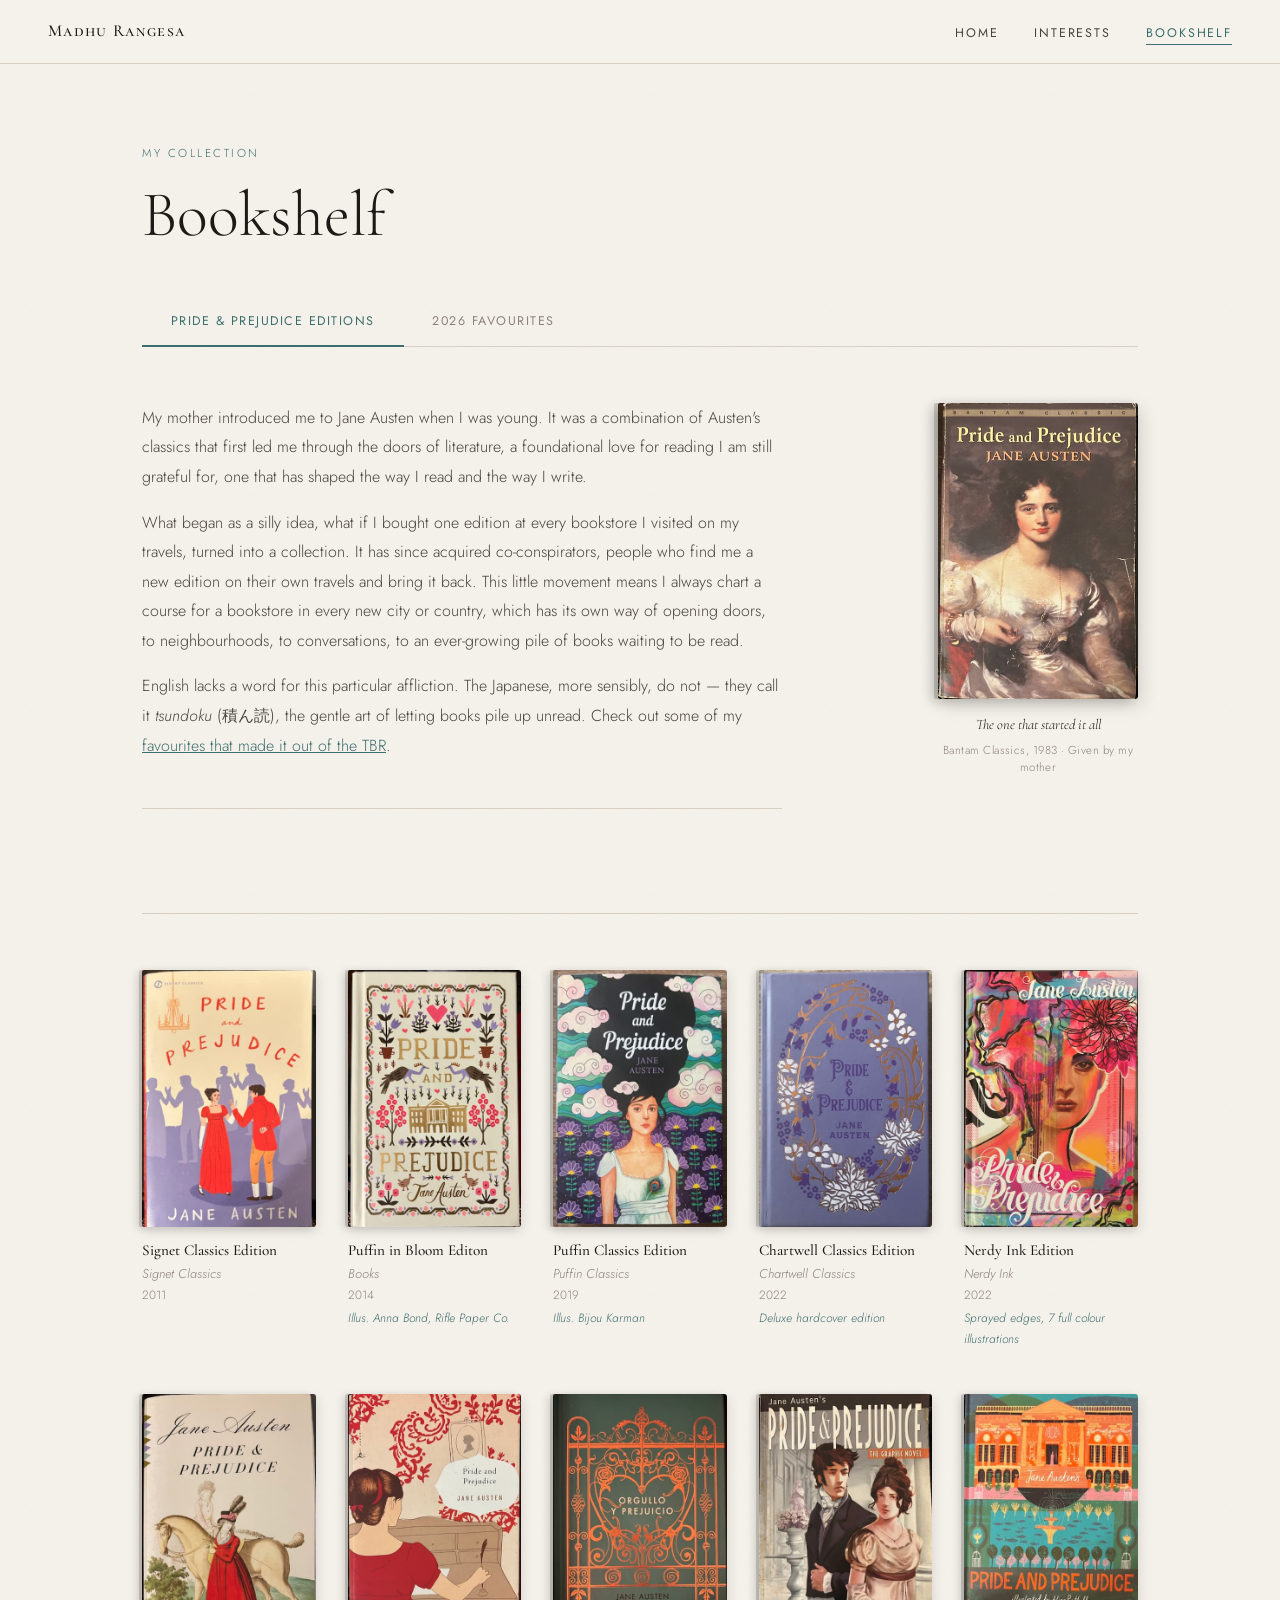
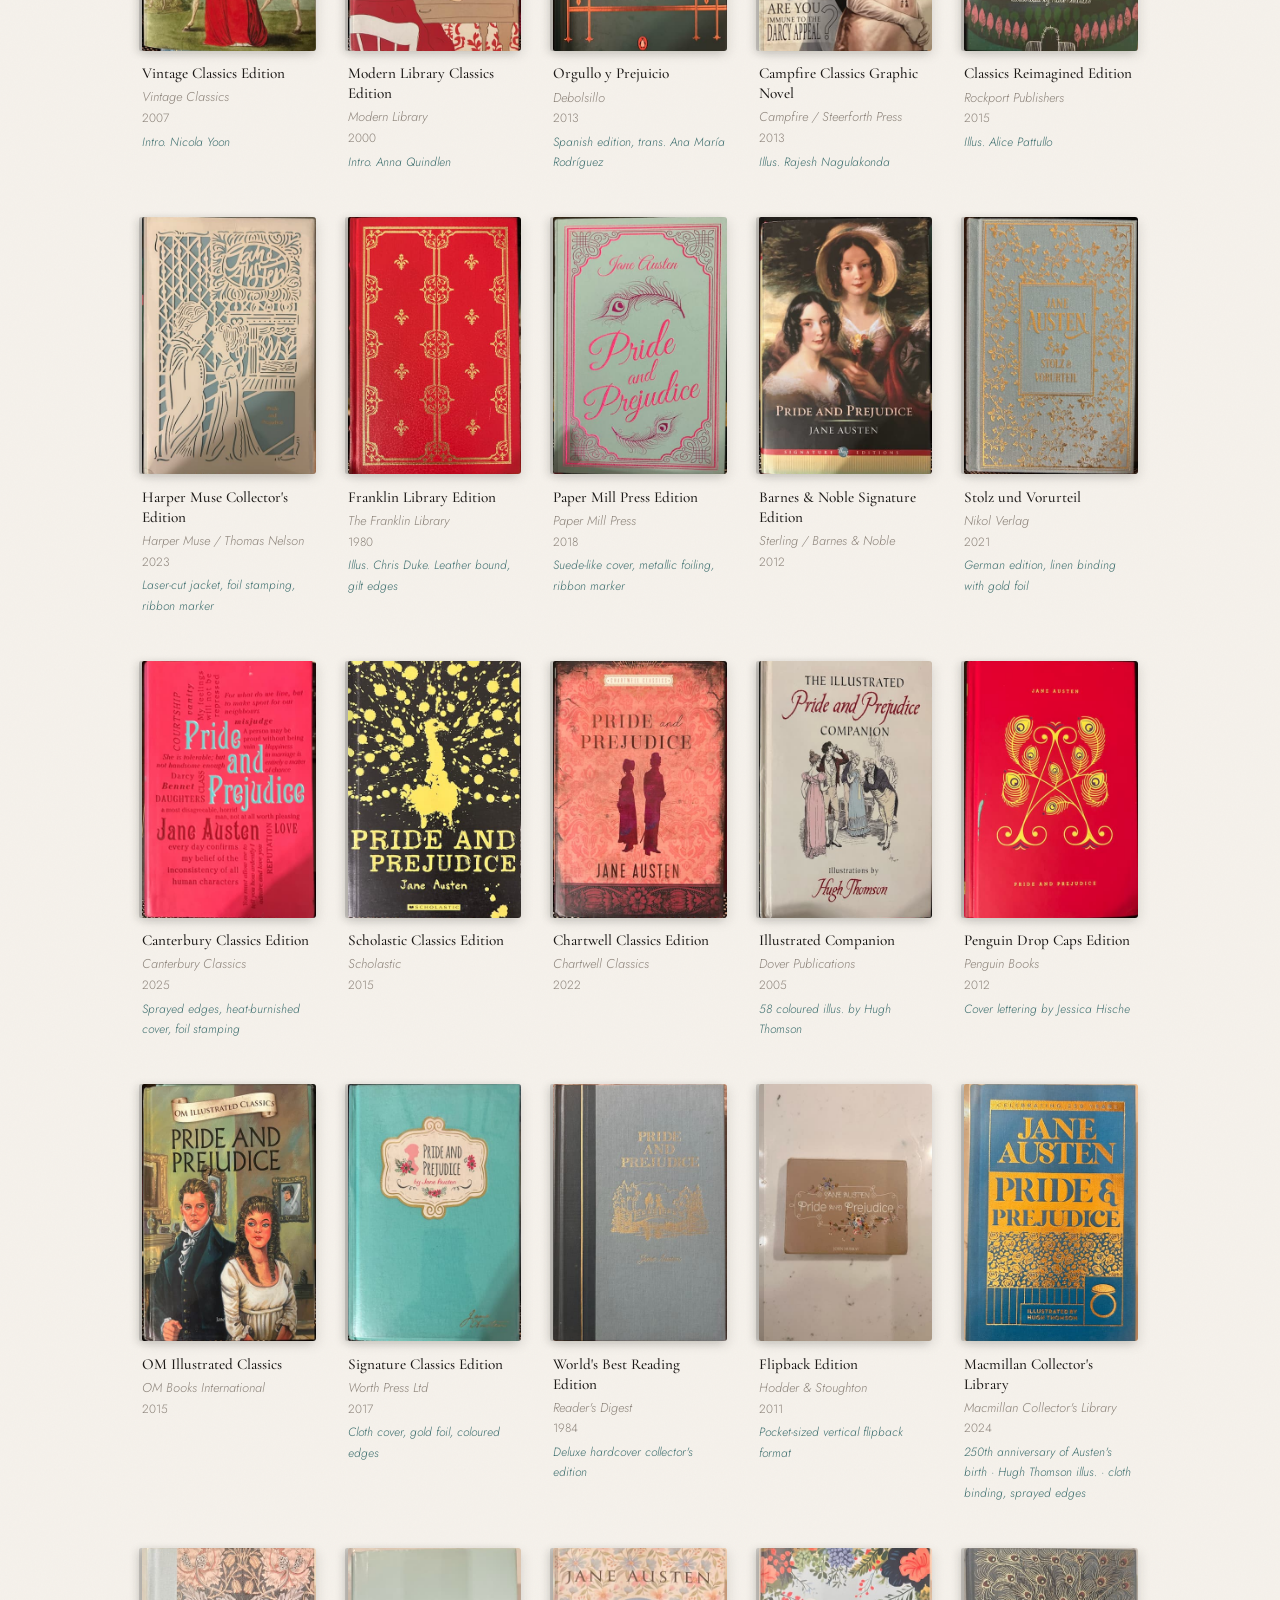
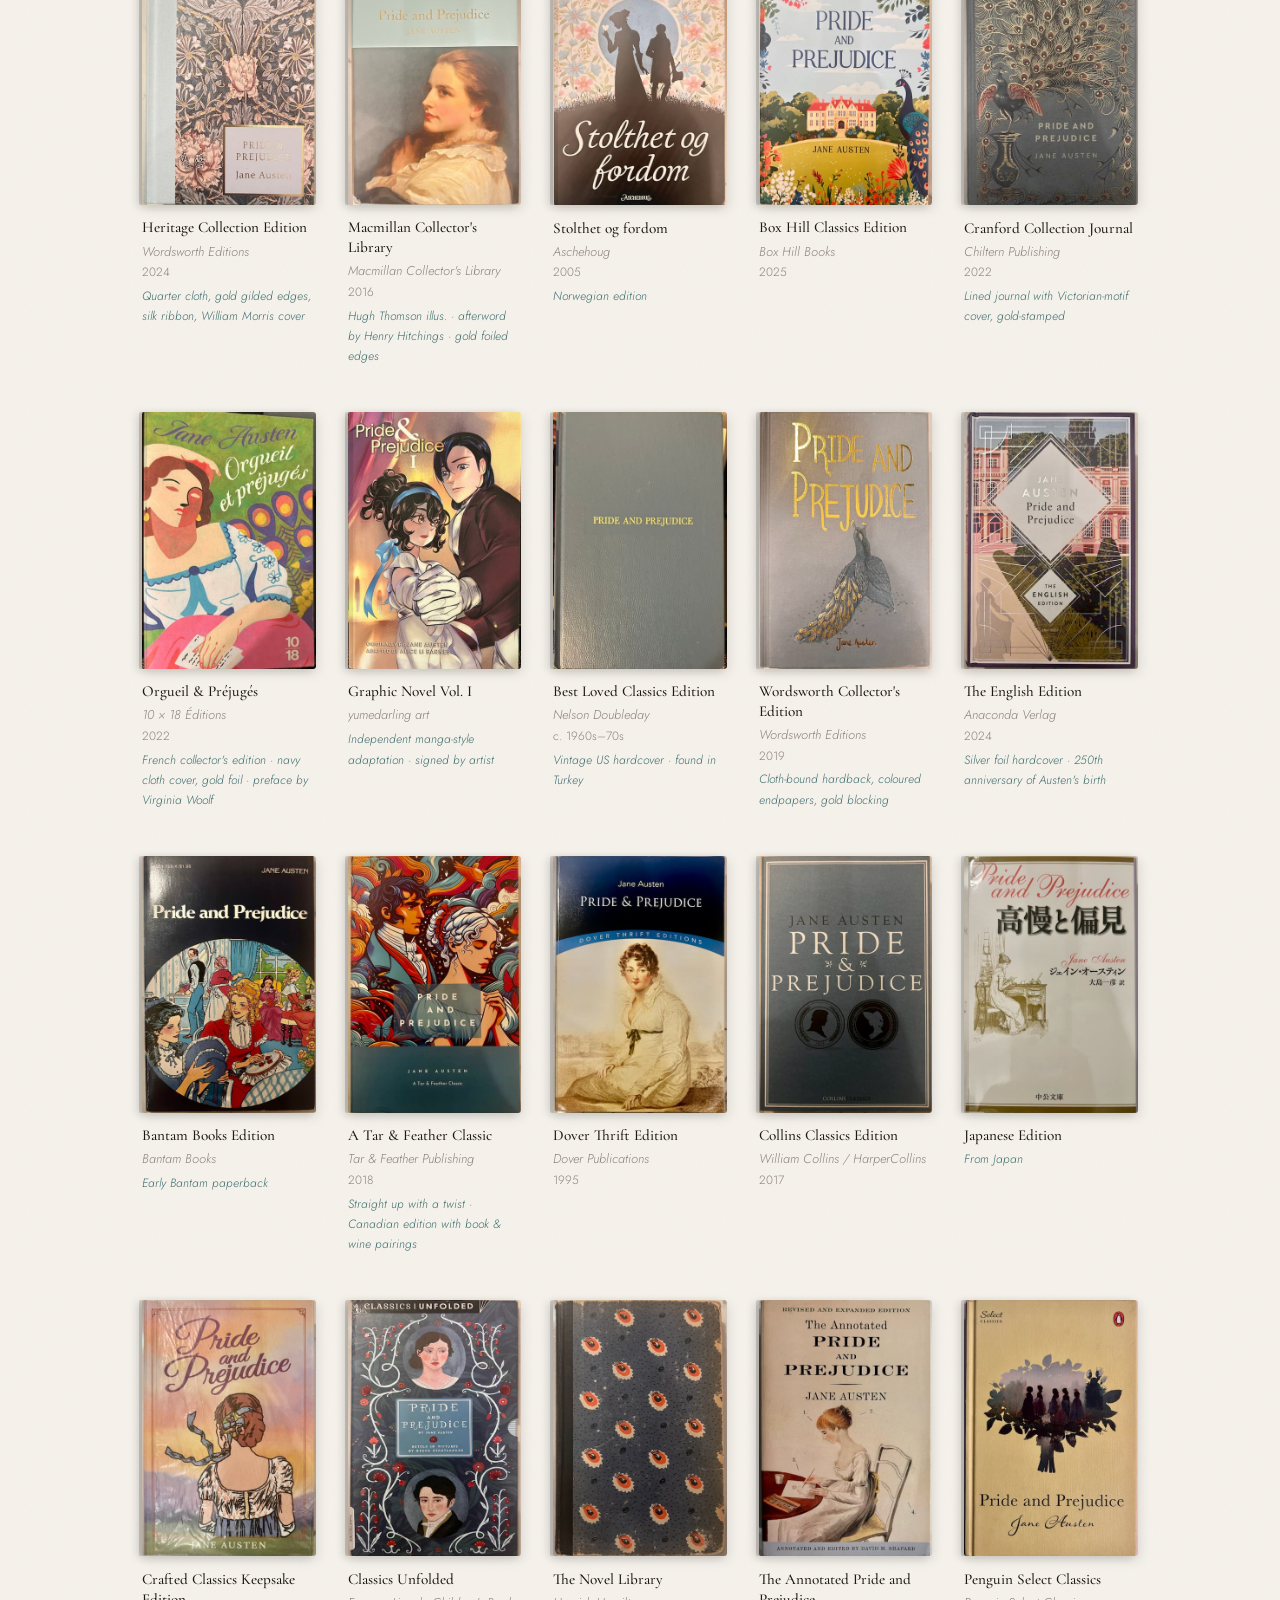
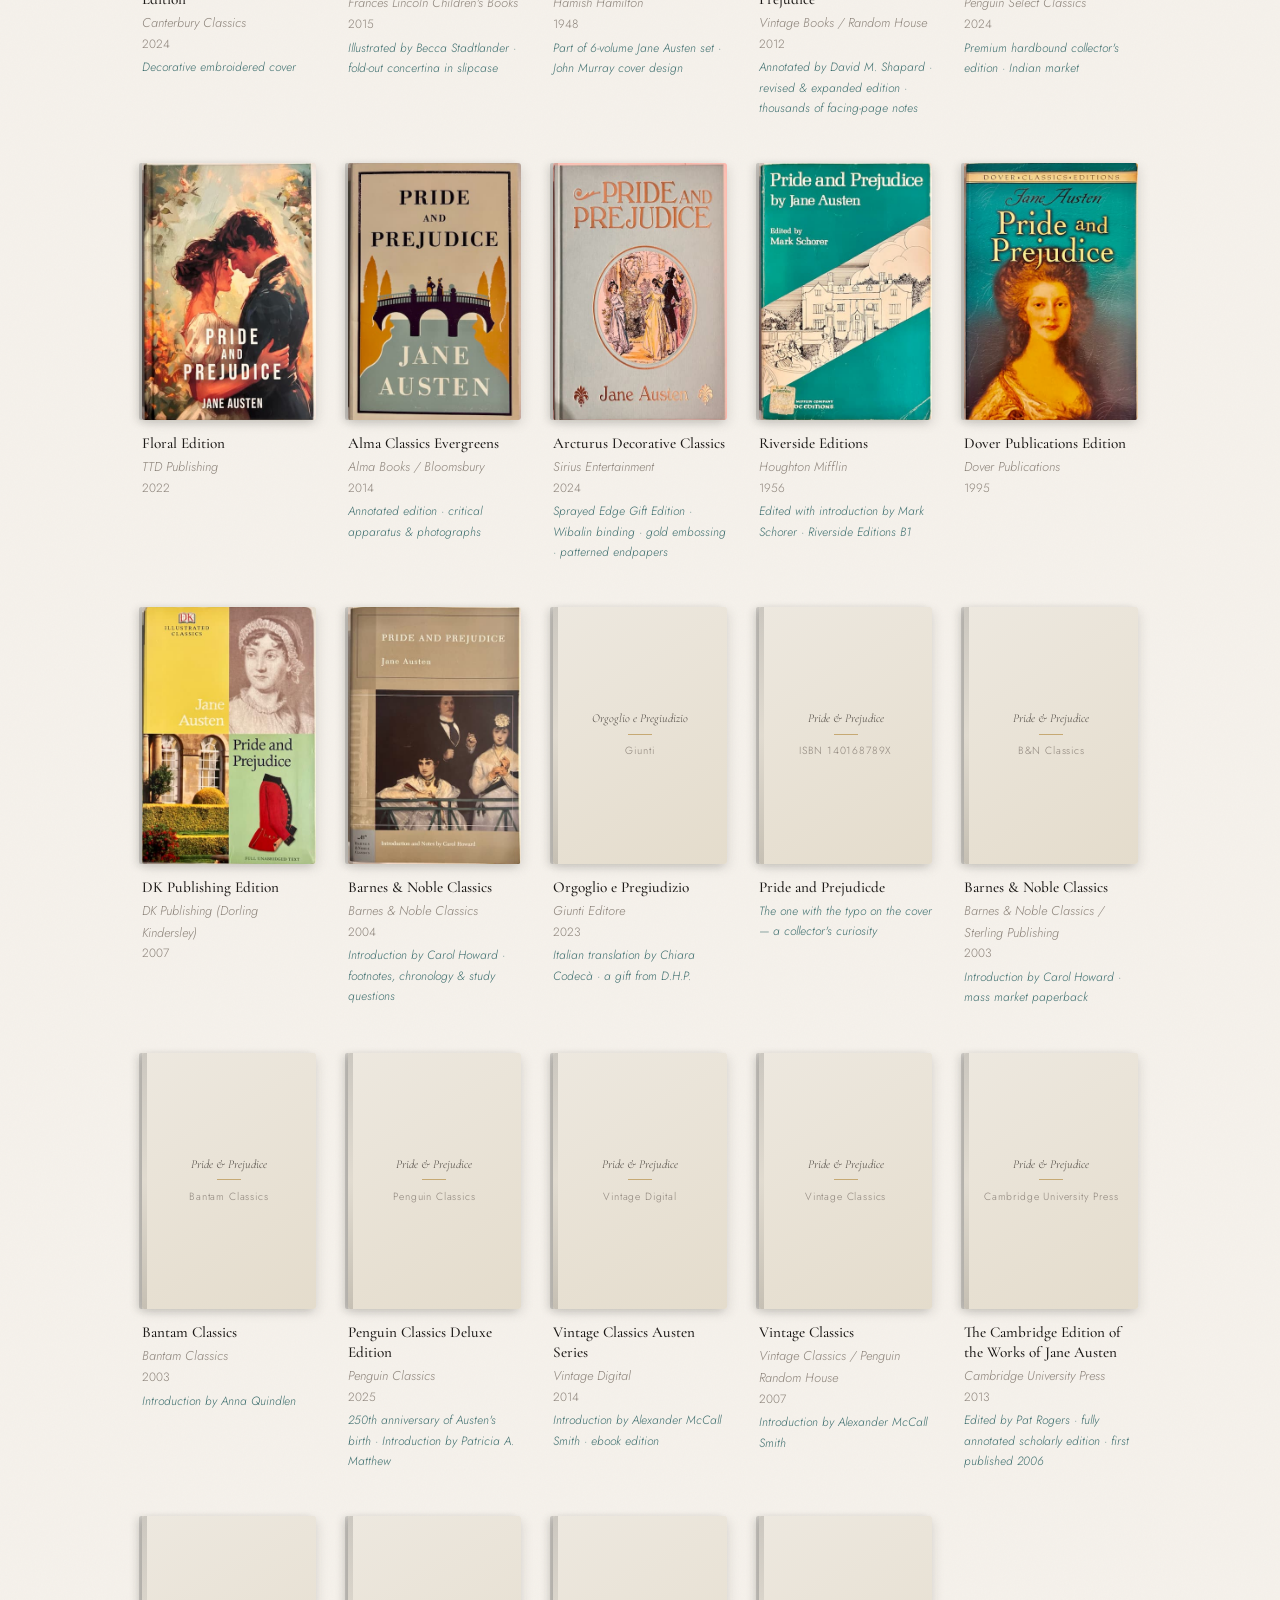
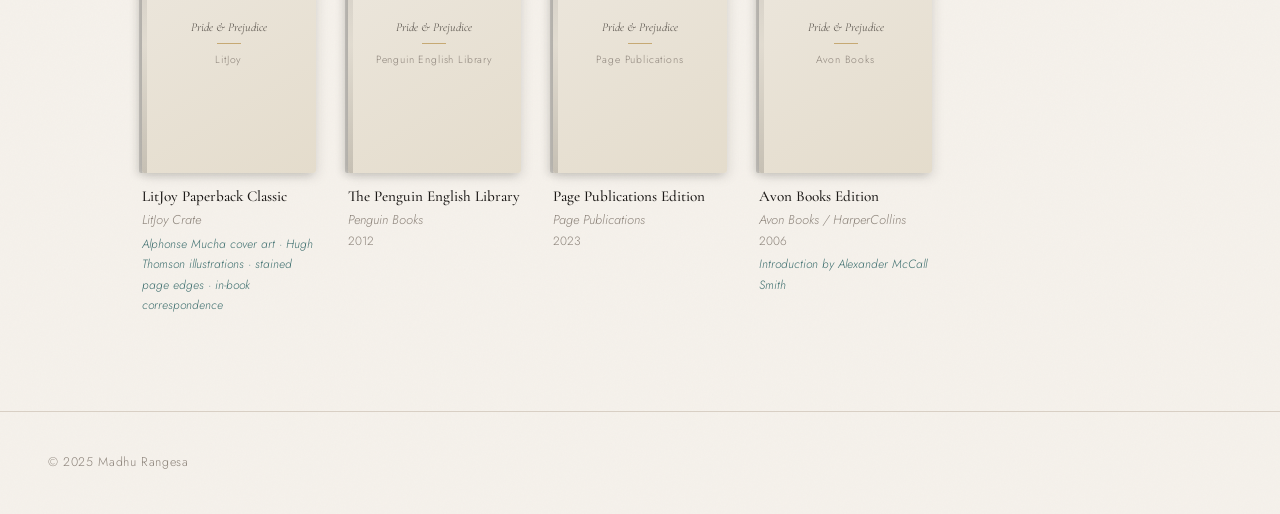
==== bookshelf.html @ 7ff6927d "Update bookshelf.html" ====
<!DOCTYPE html>
<html lang="en">
<head>
  <meta charset="UTF-8"/>
  <meta name="viewport" content="width=device-width, initial-scale=1.0"/>
  <title>Bookshelf — Madhu Rangesa</title>
  <link rel="stylesheet" href="style.css"/>
  <style>

    .page-header {
      padding: 5rem 0 3rem;
    }
    .page-header .eyebrow {
      font-size: 0.72rem;
      letter-spacing: 0.22em;
      text-transform: uppercase;
      color: var(--teal);
      margin-bottom: 1rem;
    }
    .page-header h1 {
      font-family: 'Cormorant Garamond', serif;
      font-size: clamp(2.5rem, 5vw, 4rem);
      font-weight: 300;
      line-height: 1.1;
      color: var(--ink);
    }

    /* ── TABS ── */
    .tabs {
      display: flex;
      gap: 0;
      border-bottom: 1px solid var(--border);
      margin-bottom: 3.5rem;
    }
    .tab-btn {
      font-family: 'Jost', sans-serif;
      font-size: 0.78rem;
      font-weight: 400;
      letter-spacing: 0.12em;
      text-transform: uppercase;
      color: var(--ink-light);
      background: none;
      border: none;
      border-bottom: 2px solid transparent;
      padding: 0.9rem 1.8rem;
      cursor: pointer;
      transition: color 0.2s, border-color 0.2s;
      margin-bottom: -1px;
    }
    .tab-btn:hover { color: var(--teal); }
    .tab-btn.active {
      color: var(--teal);
      border-bottom-color: var(--teal);
    }

    .tab-content { display: none; }
    .tab-content.active { display: block; }

    /* ── COLLECTION STORY ── */
    .collection-story {
      max-width: 640px;
      margin-bottom: 3.5rem;
      padding-bottom: 3rem;
      border-bottom: 1px solid var(--border);
    }
    .collection-story p {
      font-size: 1rem;
      color: var(--ink-mid);
      line-height: 1.85;
      margin-bottom: 1em;
    }
    .collection-story p:last-child { margin-bottom: 0; }

    /* ── P&P GRID ── */
    .books-grid {
      display: grid;
      grid-template-columns: repeat(auto-fill, minmax(170px, 1fr));
      gap: 2.8rem 2rem;
      padding-bottom: 6rem;
    }

    .book {
      display: flex;
      flex-direction: column;
      opacity: 0;
      transform: translateY(16px);
      animation: fadeUp 0.5s ease forwards;
    }
    .book:nth-child(1)  { animation-delay: 0.05s }
    .book:nth-child(2)  { animation-delay: 0.10s }
    .book:nth-child(3)  { animation-delay: 0.15s }
    .book:nth-child(4)  { animation-delay: 0.20s }
    .book:nth-child(5)  { animation-delay: 0.25s }
    .book:nth-child(6)  { animation-delay: 0.30s }
    .book:nth-child(7)  { animation-delay: 0.35s }
    .book:nth-child(8)  { animation-delay: 0.40s }
    .book:nth-child(9)  { animation-delay: 0.45s }
    .book:nth-child(10) { animation-delay: 0.50s }

    @keyframes fadeUp { to { opacity: 1; transform: none; } }

    .cover-wrap {
      position: relative;
      width: 100%;
      padding-bottom: 148%;
      background: var(--paper);
      border-radius: 2px 3px 3px 2px;
      box-shadow:
        -3px 0 0 0 rgba(0,0,0,0.15),
        -5px 2px 8px rgba(28,25,23,0.15),
         2px 4px 12px rgba(28,25,23,0.10);
      transition: transform 0.3s ease, box-shadow 0.3s ease;
      overflow: hidden;
    }
    .book:hover .cover-wrap {
      transform: translateY(-5px) rotate(-0.4deg);
      box-shadow:
        -3px 0 0 0 rgba(0,0,0,0.18),
        -7px 5px 14px rgba(28,25,23,0.2),
         4px 10px 20px rgba(28,25,23,0.14);
    }
    .cover-wrap::before {
      content: '';
      position: absolute;
      inset: 0 auto 0 0;
      width: 5px;
      background: linear-gradient(180deg,rgba(0,0,0,0.14),rgba(0,0,0,0.04) 50%,rgba(0,0,0,0.14));
      z-index: 2;
    }
    .cover-wrap img {
      position: absolute;
      inset: 0;
      width: 100%;
      height: 100%;
      object-fit: cover;
    }
    .cover-ph {
      position: absolute;
      inset: 0;
      display: none;
      flex-direction: column;
      align-items: center;
      justify-content: center;
      padding: 1rem 0.75rem;
      text-align: center;
      background: linear-gradient(150deg, var(--paper) 0%, #e4dccc 100%);
    }
    .cover-ph .ph-title {
      font-family: 'Cormorant Garamond', serif;
      font-size: 0.75rem;
      font-style: italic;
      color: var(--ink-mid);
      line-height: 1.3;
    }
    .cover-ph .ph-rule { width: 24px; height: 1px; background: var(--gold); margin: 0.45rem auto; opacity: 0.7; }
    .cover-ph .ph-pub  { font-size: 0.65rem; color: var(--ink-light); letter-spacing: 0.08em; }

    .book-meta { margin-top: 0.85rem; }
    .book-meta h2 {
      font-family: 'Cormorant Garamond', serif;
      font-size: 0.95rem;
      font-weight: 500;
      color: var(--ink);
      line-height: 1.3;
    }
    .book-meta .publisher { font-size: 0.8rem; color: var(--ink-light); font-style: italic; margin-top: 0.15rem; }
    .book-meta .year      { font-size: 0.75rem; color: var(--ink-light); }
    .book-meta .note      { font-size: 0.75rem; color: var(--teal); font-style: italic; margin-top: 0.2rem; }

    /* ── FAVOURITES ── */
    .faves-list {
      display: flex;
      flex-direction: column;
      gap: 2rem;
      padding-bottom: 6rem;
    }
    .fave-item {
      display: grid;
      grid-template-columns: 110px 1fr;
      gap: 2rem;
      align-items: start;
      padding-bottom: 2rem;
      border-bottom: 1px solid var(--border);
      opacity: 0;
      transform: translateY(12px);
      animation: fadeUp 0.5s ease forwards;
    }
    .fave-item:last-child { border-bottom: none; }
    .fave-item:nth-child(1) { animation-delay: 0.05s }
    .fave-item:nth-child(2) { animation-delay: 0.12s }
    .fave-item:nth-child(3) { animation-delay: 0.19s }

    .fave-cover {
      position: relative;
      width: 110px;
      height: 162px;
      background: var(--paper);
      border-radius: 2px 3px 3px 2px;
      box-shadow:
        -3px 0 0 0 rgba(0,0,0,0.12),
        -4px 2px 8px rgba(28,25,23,0.12),
         2px 4px 10px rgba(28,25,23,0.08);
      overflow: hidden;
      flex-shrink: 0;
    }
    .fave-cover::before {
      content: '';
      position: absolute;
      inset: 0 auto 0 0;
      width: 4px;
      background: linear-gradient(180deg,rgba(0,0,0,0.12),rgba(0,0,0,0.04) 50%,rgba(0,0,0,0.12));
      z-index: 2;
    }
    .fave-cover img {
      position: absolute;
      inset: 0;
      width: 100%;
      height: 100%;
      object-fit: cover;
    }
    .fave-cover .cover-ph {
      position: absolute;
      inset: 0;
      display: none;
      flex-direction: column;
      align-items: center;
      justify-content: center;
      padding: 0.75rem;
      text-align: center;
      background: linear-gradient(150deg, var(--paper) 0%, #e4dccc 100%);
    }
    .fave-info { padding-top: 0.25rem; }
    .fave-number {
      font-size: 0.68rem;
      letter-spacing: 0.2em;
      text-transform: uppercase;
      color: var(--teal);
      margin-bottom: 0.4rem;
    }
    .fave-info h2 {
      font-family: 'Cormorant Garamond', serif;
      font-size: 1.5rem;
      font-weight: 400;
      color: var(--ink);
      line-height: 1.15;
      margin-bottom: 0.2rem;
    }
    .fave-info .author {
      font-size: 0.85rem;
      color: var(--ink-light);
      font-style: italic;
      margin-bottom: 0.9rem;
    }
    .fave-info .blurb {
      font-size: 0.95rem;
      color: var(--ink-mid);
      line-height: 1.75;
    }

    @media (max-width: 600px) {
      .books-grid { grid-template-columns: repeat(auto-fill, minmax(130px, 1fr)); gap: 2rem 1rem; }
      .fave-item { grid-template-columns: 90px 1fr; gap: 1.2rem; }
      .fave-cover { width: 90px; height: 133px; }
      .tab-btn { padding: 0.9rem 1rem; font-size: 0.7rem; }
    }
  </style>
</head>
<body>

  <nav>
    <a class="nav-logo" href="index.html">Madhu Rangesa</a>
    <ul class="nav-links">
      <li><a href="index.html">Home</a></li>
      <li><a href="interests.html">Interests</a></li>
      <li><a href="bookshelf.html" class="active">Bookshelf</a></li>
    </ul>
  </nav>

  <div class="page-wrap">

    <header class="page-header fade-in">
      <p class="eyebrow">My Collection</p>
      <h1>Bookshelf</h1>
    </header>

    <div class="tabs">
      <button class="tab-btn active" onclick="showTab('pp', this)">Pride &amp; Prejudice Editions</button>
      <button class="tab-btn" onclick="showTab('faves', this)">2026 Favourites</button>
    </div>


    <!-- ══════════════════════════════
         TAB 1 — P&P EDITIONS
    ══════════════════════════════ -->
    <div id="tab-pp" class="tab-content active">

      <div class="collection-intro fade-in">
  <div class="collection-story">
    <p>My mother introduced me to Jane Austen when I was young. It was a combination of Austen's classics that first led me through the doors of literature, a foundational love for reading I am still grateful for, one that has shaped the way I read and the way I write.</p>
    <p>What began as a silly idea, what if I bought one edition at every bookstore I visited on my travels, turned into a collection. It has since acquired co-conspirators, people who find me a new edition on their own travels and bring it back. This little movement means I always chart a course for a bookstore in every new city or country, which has its own way of opening doors, to neighbourhoods, to conversations, to an ever-growing pile of books waiting to be read.</p>
    <p>English lacks a word for this particular affliction. The Japanese, more sensibly, do not — they call it <em>tsundoku</em> (積ん読), the gentle art of letting books pile up unread. Check out some of my <a href="#" onclick="event.preventDefault(); switchToFaves();">favourites that made it out of the TBR</a>.</p>
  </div>
  <div class="featured-edition">
    <div class="featured-cover">
      <img src="covers/bantam-classics.jpg" alt="Bantam Classics — the first"
           onerror="this.style.display='none'; this.nextElementSibling.style.display='flex'"/>
      <div class="cover-ph">
        <div class="ph-title">Pride &amp; Prejudice</div>
        <div class="ph-rule"></div>
        <div class="ph-pub">Bantam Classics</div>
      </div>
    </div>
    <div class="featured-label">The one that started it all</div>
    <div class="featured-sub">Bantam Classics, 1983 · Given by my mother</div>
  </div>
</div>

      <div class="books-grid">

        <!--
        ════════════════════════════════════════════════════
        HOW TO ADD A BOOK
        ════════════════════════════════════════════════════
        1. Photograph your edition
        2. Process in Squoosh: width 400, height 600,
           MozJPEG quality 80, lock icon OFF
        3. Name the file e.g. signet-classics.jpg
        4. Upload to the covers/ folder on GitHub
        5. In the block below, replace:
             FILENAME     → your file name (e.g. signet-classics.jpg)
             SHORT NAME   → short label for placeholder card
             FULL EDITION NAME → title shown below the cover
             PUBLISHER    → publisher name
             YEAR         → year of this edition
             OPTIONAL NOTE → illustrator/editor — delete whole
                             <div class="note"> line if not needed
        ════════════════════════════════════════════════════
        -->

        <!-- ── BOOK 1: Signet Classics ── -->
        <div class="book">
          <div class="cover-wrap">
            <img src="covers/signet-classics.jpg" alt="Signet Classics"
                 onerror="this.style.display='none'; this.nextElementSibling.style.display='flex'"/>
            <div class="cover-ph">
              <div class="ph-title">Pride &amp; Prejudice</div>
              <div class="ph-rule"></div>
              <div class="ph-pub">Signet Classics</div>
            </div>
          </div>
          <div class="book-meta">
            <h2>Signet Classics Edition</h2>
            <div class="publisher">Signet Classics</div>
            <div class="year">2011</div>
          </div>
        </div>

        <!-- ── BOOK 2 ── -->
        <div class="book">
          <div class="cover-wrap">
            <img src="covers/puffin-in-bloom.jpg" alt="Puffin in Bloom Editon"
                 onerror="this.style.display='none'; this.nextElementSibling.style.display='flex'"/>
            <div class="cover-ph">
              <div class="ph-title">Pride &amp; Prejudice</div>
              <div class="ph-rule"></div>
              <div class="ph-pub">Puffin in Bloom</div>
            </div>
          </div>
          <div class="book-meta">
            <h2>Puffin in Bloom Editon</h2>
            <div class="publisher">Books</div>
            <div class="year">2014</div>
            <div class="note">Illus. Anna Bond, Rifle Paper Co.</div>
          </div>
        </div>

        <!-- ── BOOK 3 ── -->
        <div class="book">
          <div class="cover-wrap">
            <img src="covers/puffin-classics.jpg" alt="Puffin Classics Edition"
                 onerror="this.style.display='none'; this.nextElementSibling.style.display='flex'"/>
            <div class="cover-ph">
              <div class="ph-title">Pride &amp; Prejudice</div>
              <div class="ph-rule"></div>
              <div class="ph-pub">Puffin Classics</div>
            </div>
          </div>
          <div class="book-meta">
            <h2>Puffin Classics Edition</h2>
            <div class="publisher">Puffin Classics</div>
            <div class="year">2019</div>
            <div class="note">Illus. Bijou Karman</div>
          </div>
        </div>

        <!-- ── BOOK 4 ── -->
        <div class="book">
          <div class="cover-wrap">
            <img src="covers/chartwell-classics.jpg" alt="Chartwell Classics Edition"
                 onerror="this.style.display='none'; this.nextElementSibling.style.display='flex'"/>
            <div class="cover-ph">
              <div class="ph-title">Pride &amp; Prejudice</div>
              <div class="ph-rule"></div>
              <div class="ph-pub">Chartwell Classics</div>
            </div>
          </div>
          <div class="book-meta">
            <h2>Chartwell Classics Edition</h2>
            <div class="publisher">Chartwell Classics</div>
            <div class="year">2022</div>
            <div class="note">Deluxe hardcover edition</div>
          </div>
        </div>

        <!-- ── BOOK 5 ── -->
        <div class="book">
          <div class="cover-wrap">
            <img src="covers/nerdy-ink.jpg" alt="Nerdy Ink Edition"
                 onerror="this.style.display='none'; this.nextElementSibling.style.display='flex'"/>
            <div class="cover-ph">
              <div class="ph-title">Pride &amp; Prejudice</div>
              <div class="ph-rule"></div>
              <div class="ph-pub">Nerdy Ink</div>
            </div>
          </div>
          <div class="book-meta">
            <h2>Nerdy Ink Edition</h2>
            <div class="publisher">Nerdy Ink</div>
            <div class="year">2022</div>
            <div class="note">Sprayed edges, 7 full colour illustrations</div>
          </div>
        </div>
        
<!-- ── BOOK 6 ── -->
        <div class="book">
          <div class="cover-wrap">
            <img src="covers/vintage-classics.jpg" alt="Vintage Classics Edition"
                 onerror="this.style.display='none'; this.nextElementSibling.style.display='flex'"/>
            <div class="cover-ph">
              <div class="ph-title">Pride &amp; Prejudice</div>
              <div class="ph-rule"></div>
              <div class="ph-pub">Vintage Classics</div>
            </div>
          </div>
          <div class="book-meta">
            <h2>Vintage Classics Edition</h2>
            <div class="publisher">Vintage Classics</div>
            <div class="year">2007</div>
            <div class="note">Intro. Nicola Yoon</div>
          </div>
        </div>
        
<!-- ── BOOK 7 ── -->
        <div class="book">
          <div class="cover-wrap">
            <img src="covers/modern-library.jpg" alt="Modern Library Classics Edition"
                 onerror="this.style.display='none'; this.nextElementSibling.style.display='flex'"/>
            <div class="cover-ph">
              <div class="ph-title">Pride &amp; Prejudice</div>
              <div class="ph-rule"></div>
              <div class="ph-pub">Modern Library</div>
            </div>
          </div>
          <div class="book-meta">
            <h2>Modern Library Classics Edition</h2>
            <div class="publisher">Modern Library</div>
            <div class="year">2000</div>
            <div class="note">Intro. Anna Quindlen</div>
          </div>
        </div>

<!-- ── BOOK 8: Orgullo y Prejuicio ── -->
<div class="book">
  <div class="cover-wrap">
    <img src="covers/orgullo-y-prejuicio.jpg" alt="Orgullo y Prejuicio"
         onerror="this.style.display='none'; this.nextElementSibling.style.display='flex'"/>
    <div class="cover-ph">
      <div class="ph-title">Orgullo y Prejuicio</div>
      <div class="ph-rule"></div>
      <div class="ph-pub">Debolsillo</div>
    </div>
  </div>
  <div class="book-meta">
    <h2>Orgullo y Prejuicio</h2>
    <div class="publisher">Debolsillo</div>
    <div class="year">2013</div>
    <div class="note">Spanish edition, trans. Ana María Rodríguez</div>
  </div>
</div>

<!-- ── BOOK 9: Graphic Novel ── -->
<div class="book">
  <div class="cover-wrap">
    <img src="covers/graphic-novel.jpg" alt="Pride and Prejudice Graphic Novel"
         onerror="this.style.display='none'; this.nextElementSibling.style.display='flex'"/>
    <div class="cover-ph">
      <div class="ph-title">Pride &amp; Prejudice</div>
      <div class="ph-rule"></div>
      <div class="ph-pub">Campfire Classics</div>
    </div>
  </div>
  <div class="book-meta">
    <h2>Campfire Classics Graphic Novel</h2>
    <div class="publisher">Campfire / Steerforth Press</div>
    <div class="year">2013</div>
    <div class="note">Illus. Rajesh Nagulakonda</div>
  </div>
</div>

     <!-- ── BOOK 10: Classics Reimagined ── -->
<div class="book">
  <div class="cover-wrap">
    <img src="covers/classics-reimagined.jpg" alt="Classics Reimagined"
         onerror="this.style.display='none'; this.nextElementSibling.style.display='flex'"/>
    <div class="cover-ph">
      <div class="ph-title">Pride &amp; Prejudice</div>
      <div class="ph-rule"></div>
      <div class="ph-pub">Classics Reimagined</div>
    </div>
  </div>
  <div class="book-meta">
    <h2>Classics Reimagined Edition</h2>
    <div class="publisher">Rockport Publishers</div>
    <div class="year">2015</div>
    <div class="note">Illus. Alice Pattullo</div>
  </div>
</div>

       <!-- ── BOOK 11: Harper Muse ── -->
<div class="book">
  <div class="cover-wrap">
    <img src="covers/harper-muse.jpg" alt="Harper Muse Jane Austen Collection"
         onerror="this.style.display='none'; this.nextElementSibling.style.display='flex'"/>
    <div class="cover-ph">
      <div class="ph-title">Pride &amp; Prejudice</div>
      <div class="ph-rule"></div>
      <div class="ph-pub">Harper Muse</div>
    </div>
  </div>
  <div class="book-meta">
    <h2>Harper Muse Collector's Edition</h2>
    <div class="publisher">Harper Muse / Thomas Nelson</div>
    <div class="year">2023</div>
    <div class="note">Laser-cut jacket, foil stamping, ribbon marker</div>
  </div>
</div>

<!-- ── BOOK 12: Franklin Library ── -->
<div class="book">
  <div class="cover-wrap">
    <img src="covers/franklin-library.jpg" alt="Franklin Library Edition"
         onerror="this.style.display='none'; this.nextElementSibling.style.display='flex'"/>
    <div class="cover-ph">
      <div class="ph-title">Pride &amp; Prejudice</div>
      <div class="ph-rule"></div>
      <div class="ph-pub">Franklin Library</div>
    </div>
  </div>
  <div class="book-meta">
    <h2>Franklin Library Edition</h2>
    <div class="publisher">The Franklin Library</div>
    <div class="year">1980</div>
    <div class="note">Illus. Chris Duke. Leather bound, gilt edges</div>
  </div>
</div>

   <!-- ── BOOK 13: Paper Mill Press ── -->
<div class="book">
  <div class="cover-wrap">
    <img src="covers/paper-mill-press.jpg" alt="Paper Mill Press Edition"
         onerror="this.style.display='none'; this.nextElementSibling.style.display='flex'"/>
    <div class="cover-ph">
      <div class="ph-title">Pride &amp; Prejudice</div>
      <div class="ph-rule"></div>
      <div class="ph-pub">Paper Mill Press</div>
    </div>
  </div>
  <div class="book-meta">
    <h2>Paper Mill Press Edition</h2>
    <div class="publisher">Paper Mill Press</div>
    <div class="year">2018</div>
    <div class="note">Suede-like cover, metallic foiling, ribbon marker</div>
  </div>
</div>

        <!-- ── BOOK 14: Barnes & Noble Signature ── -->
<div class="book">
  <div class="cover-wrap">
    <img src="covers/bn-signature.jpg" alt="Barnes and Noble Signature Edition"
         onerror="this.style.display='none'; this.nextElementSibling.style.display='flex'"/>
    <div class="cover-ph">
      <div class="ph-title">Pride &amp; Prejudice</div>
      <div class="ph-rule"></div>
      <div class="ph-pub">B&amp;N Signature</div>
    </div>
  </div>
  <div class="book-meta">
    <h2>Barnes &amp; Noble Signature Edition</h2>
    <div class="publisher">Sterling / Barnes &amp; Noble</div>
    <div class="year">2012</div>
  </div>
</div>

<!-- ── BOOK 15: Stolz und Vorurteil ── -->
<div class="book">
  <div class="cover-wrap">
    <img src="covers/stolz-und-vorurteil.jpg" alt="Stolz und Vorurteil"
         onerror="this.style.display='none'; this.nextElementSibling.style.display='flex'"/>
    <div class="cover-ph">
      <div class="ph-title">Stolz und Vorurteil</div>
      <div class="ph-rule"></div>
      <div class="ph-pub">Nikol Verlag</div>
    </div>
  </div>
  <div class="book-meta">
    <h2>Stolz und Vorurteil</h2>
    <div class="publisher">Nikol Verlag</div>
    <div class="year">2021</div>
    <div class="note">German edition, linen binding with gold foil</div>
  </div>
</div>

     <!-- ── BOOK 16: Canterbury Classics ── -->
<div class="book">
  <div class="cover-wrap">
    <img src="covers/canterbury-classics.jpg" alt="Canterbury Classics"
         onerror="this.style.display='none'; this.nextElementSibling.style.display='flex'"/>
    <div class="cover-ph">
      <div class="ph-title">Pride &amp; Prejudice</div>
      <div class="ph-rule"></div>
      <div class="ph-pub">Canterbury Classics</div>
    </div>
  </div>
  <div class="book-meta">
    <h2>Canterbury Classics Edition</h2>
    <div class="publisher">Canterbury Classics</div>
    <div class="year">2025</div>
    <div class="note">Sprayed edges, heat-burnished cover, foil stamping</div>
  </div>
</div>

        <!-- ── BOOK 17: Scholastic Classics ── -->
<div class="book">
  <div class="cover-wrap">
    <img src="covers/scholastic-classics.jpg" alt="Scholastic Classics"
         onerror="this.style.display='none'; this.nextElementSibling.style.display='flex'"/>
    <div class="cover-ph">
      <div class="ph-title">Pride &amp; Prejudice</div>
      <div class="ph-rule"></div>
      <div class="ph-pub">Scholastic Classics</div>
    </div>
  </div>
  <div class="book-meta">
    <h2>Scholastic Classics Edition</h2>
    <div class="publisher">Scholastic</div>
    <div class="year">2015</div>
  </div>
</div>

        <!-- ── BOOK 18: Chartwell Classics ── -->
<div class="book">
  <div class="cover-wrap">
    <img src="covers/chartwell-classics-2.jpg" alt="Chartwell Classics"
         onerror="this.style.display='none'; this.nextElementSibling.style.display='flex'"/>
    <div class="cover-ph">
      <div class="ph-title">Pride &amp; Prejudice</div>
      <div class="ph-rule"></div>
      <div class="ph-pub">Chartwell Classics</div>
    </div>
  </div>
  <div class="book-meta">
    <h2>Chartwell Classics Edition</h2>
    <div class="publisher">Chartwell Classics</div>
    <div class="year">2022</div>
  </div>
</div>

        <!-- ── BOOK 19: Dover Illustrated Companion ── -->
<div class="book">
  <div class="cover-wrap">
    <img src="covers/dover-illustrated.jpg" alt="Dover Illustrated Companion"
         onerror="this.style.display='none'; this.nextElementSibling.style.display='flex'"/>
    <div class="cover-ph">
      <div class="ph-title">Pride &amp; Prejudice</div>
      <div class="ph-rule"></div>
      <div class="ph-pub">Dover Illustrated</div>
    </div>
  </div>
  <div class="book-meta">
    <h2>Illustrated Companion</h2>
    <div class="publisher">Dover Publications</div>
    <div class="year">2005</div>
    <div class="note">58 coloured illus. by Hugh Thomson</div>
  </div>
</div>

        <!-- ── BOOK 20: Penguin Drop Caps ── -->
<div class="book">
  <div class="cover-wrap">
    <img src="covers/penguin-drop-caps.jpg" alt="Penguin Drop Caps"
         onerror="this.style.display='none'; this.nextElementSibling.style.display='flex'"/>
    <div class="cover-ph">
      <div class="ph-title">Pride &amp; Prejudice</div>
      <div class="ph-rule"></div>
      <div class="ph-pub">Penguin Drop Caps</div>
    </div>
  </div>
  <div class="book-meta">
    <h2>Penguin Drop Caps Edition</h2>
    <div class="publisher">Penguin Books</div>
    <div class="year">2012</div>
    <div class="note">Cover lettering by Jessica Hische</div>
  </div>
</div>

        <!-- ── BOOK 21: OM Illustrated Classics ── -->
<div class="book">
  <div class="cover-wrap">
    <img src="covers/om-illustrated.jpg" alt="OM Illustrated Classics"
         onerror="this.style.display='none'; this.nextElementSibling.style.display='flex'"/>
    <div class="cover-ph">
      <div class="ph-title">Pride &amp; Prejudice</div>
      <div class="ph-rule"></div>
      <div class="ph-pub">OM Illustrated</div>
    </div>
  </div>
  <div class="book-meta">
    <h2>OM Illustrated Classics</h2>
    <div class="publisher">OM Books International</div>
    <div class="year">2015</div>
  </div>
</div>

        <!-- ── BOOK 22: Worth Press Signature Classics ── -->
<div class="book">
  <div class="cover-wrap">
    <img src="covers/worth-press-signature.jpg" alt="Worth Press Signature Classics"
         onerror="this.style.display='none'; this.nextElementSibling.style.display='flex'"/>
    <div class="cover-ph">
      <div class="ph-title">Pride &amp; Prejudice</div>
      <div class="ph-rule"></div>
      <div class="ph-pub">Worth Press</div>
    </div>
  </div>
  <div class="book-meta">
    <h2>Signature Classics Edition</h2>
    <div class="publisher">Worth Press Ltd</div>
    <div class="year">2017</div>
    <div class="note">Cloth cover, gold foil, coloured edges</div>
  </div>
</div>

<!-- ── BOOK 23: Reader's Digest World's Best Reading ── -->
<div class="book">
  <div class="cover-wrap">
    <img src="covers/readers-digest.jpg" alt="Reader's Digest World's Best Reading"
         onerror="this.style.display='none'; this.nextElementSibling.style.display='flex'"/>
    <div class="cover-ph">
      <div class="ph-title">Pride &amp; Prejudice</div>
      <div class="ph-rule"></div>
      <div class="ph-pub">Reader's Digest</div>
    </div>
  </div>
  <div class="book-meta">
    <h2>World's Best Reading Edition</h2>
    <div class="publisher">Reader's Digest</div>
    <div class="year">1984</div>
    <div class="note">Deluxe hardcover collector's edition</div>
  </div>
</div>

        <!-- ── BOOK 24: Hodder & Stoughton Flipback ── -->
<div class="book">
  <div class="cover-wrap">
    <img src="covers/hodder-flipback.jpg" alt="Hodder Flipback Edition"
         onerror="this.style.display='none'; this.nextElementSibling.style.display='flex'"/>
    <div class="cover-ph">
      <div class="ph-title">Pride &amp; Prejudice</div>
      <div class="ph-rule"></div>
      <div class="ph-pub">Hodder Flipback</div>
    </div>
  </div>
  <div class="book-meta">
    <h2>Flipback Edition</h2>
    <div class="publisher">Hodder &amp; Stoughton</div>
    <div class="year">2011</div>
    <div class="note">Pocket-sized vertical flipback format</div>
  </div>
</div>

        <!-- ── BOOK 25: Macmillan Collector's Library 250th Anniversary ── -->
<div class="book">
  <div class="cover-wrap">
    <img src="covers/macmillan-collectors-250.jpg" alt="Macmillan Collector's Library 250th Anniversary"
         onerror="this.style.display='none'; this.nextElementSibling.style.display='flex'"/>
    <div class="cover-ph">
      <div class="ph-title">Pride &amp; Prejudice</div>
      <div class="ph-rule"></div>
      <div class="ph-pub">Macmillan Collector's</div>
    </div>
  </div>
  <div class="book-meta">
    <h2>Macmillan Collector's Library</h2>
    <div class="publisher">Macmillan Collector's Library</div>
    <div class="year">2024</div>
    <div class="note">250th anniversary of Austen's birth · Hugh Thomson illus. · cloth binding, sprayed edges</div>
  </div>
</div>

        <!-- ── BOOK 26: Wordsworth Heritage Collection ── -->
<div class="book">
  <div class="cover-wrap">
    <img src="covers/wordsworth-heritage.jpg" alt="Wordsworth Heritage Collection"
         onerror="this.style.display='none'; this.nextElementSibling.style.display='flex'"/>
    <div class="cover-ph">
      <div class="ph-title">Pride &amp; Prejudice</div>
      <div class="ph-rule"></div>
      <div class="ph-pub">Wordsworth Heritage</div>
    </div>
  </div>
  <div class="book-meta">
    <h2>Heritage Collection Edition</h2>
    <div class="publisher">Wordsworth Editions</div>
    <div class="year">2024</div>
    <div class="note">Quarter cloth, gold gilded edges, silk ribbon, William Morris cover</div>
  </div>
</div>

        <!-- ── BOOK 27: Macmillan Collector's Library (original) ── -->
<div class="book">
  <div class="cover-wrap">
    <img src="covers/macmillan-collectors.jpg" alt="Macmillan Collector's Library"
         onerror="this.style.display='none'; this.nextElementSibling.style.display='flex'"/>
    <div class="cover-ph">
      <div class="ph-title">Pride &amp; Prejudice</div>
      <div class="ph-rule"></div>
      <div class="ph-pub">Macmillan Collector's</div>
    </div>
  </div>
  <div class="book-meta">
    <h2>Macmillan Collector's Library</h2>
    <div class="publisher">Macmillan Collector's Library</div>
    <div class="year">2016</div>
    <div class="note">Hugh Thomson illus. · afterword by Henry Hitchings · gold foiled edges</div>
  </div>
</div>

        <!-- ── BOOK 28: Stolthet og fordom (Norwegian) ── -->
<div class="book">
  <div class="cover-wrap">
    <img src="covers/stolthet-og-fordom.jpg" alt="Stolthet og fordom"
         onerror="this.style.display='none'; this.nextElementSibling.style.display='flex'"/>
    <div class="cover-ph">
      <div class="ph-title">Stolthet og fordom</div>
      <div class="ph-rule"></div>
      <div class="ph-pub">Aschehoug</div>
    </div>
  </div>
  <div class="book-meta">
    <h2>Stolthet og fordom</h2>
    <div class="publisher">Aschehoug</div>
    <div class="year">2005</div>
    <div class="note">Norwegian edition</div>
  </div>
</div>

        <!-- ── BOOK 29: Box Hill Books ── -->
<div class="book">
  <div class="cover-wrap">
    <img src="covers/box-hill.jpg" alt="Box Hill Books"
         onerror="this.style.display='none'; this.nextElementSibling.style.display='flex'"/>
    <div class="cover-ph">
      <div class="ph-title">Pride &amp; Prejudice</div>
      <div class="ph-rule"></div>
      <div class="ph-pub">Box Hill Books</div>
    </div>
  </div>
  <div class="book-meta">
    <h2>Box Hill Classics Edition</h2>
    <div class="publisher">Box Hill Books</div>
    <div class="year">2025</div>
  </div>
</div>

        <!-- ── BOOK 30: Chiltern Cranford Collection Journal ── -->
<div class="book">
  <div class="cover-wrap">
    <img src="covers/chiltern-journal.jpg" alt="Chiltern Cranford Collection Journal"
         onerror="this.style.display='none'; this.nextElementSibling.style.display='flex'"/>
    <div class="cover-ph">
      <div class="ph-title">Pride &amp; Prejudice</div>
      <div class="ph-rule"></div>
      <div class="ph-pub">Chiltern</div>
    </div>
  </div>
  <div class="book-meta">
    <h2>Cranford Collection Journal</h2>
    <div class="publisher">Chiltern Publishing</div>
    <div class="year">2022</div>
    <div class="note">Lined journal with Victorian-motif cover, gold-stamped</div>
  </div>
</div>

        <!-- ── BOOK 31: Orgueil & Préjugés Collector (French) ── -->
<div class="book">
  <div class="cover-wrap">
    <img src="covers/orgueil-prejuges.jpg" alt="Orgueil et Préjugés Collector"
         onerror="this.style.display='none'; this.nextElementSibling.style.display='flex'"/>
    <div class="cover-ph">
      <div class="ph-title">Orgueil &amp; Préjugés</div>
      <div class="ph-rule"></div>
      <div class="ph-pub">10 × 18</div>
    </div>
  </div>
  <div class="book-meta">
    <h2>Orgueil &amp; Préjugés</h2>
    <div class="publisher">10 × 18 Éditions</div>
    <div class="year">2022</div>
    <div class="note">French collector's edition · navy cloth cover, gold foil · preface by Virginia Woolf</div>
  </div>
</div>

        <!-- ── BOOK 32: Graphic Novel Volume I (yumedarling) ── -->
<div class="book">
  <div class="cover-wrap">
    <img src="covers/graphic-novel-manga.jpg" alt="Pride & Prejudice Graphic Novel Vol. I"
         onerror="this.style.display='none'; this.nextElementSibling.style.display='flex'"/>
    <div class="cover-ph">
      <div class="ph-title">Pride &amp; Prejudice</div>
      <div class="ph-rule"></div>
      <div class="ph-pub">Graphic Novel Vol. I</div>
    </div>
  </div>
  <div class="book-meta">
    <h2>Graphic Novel Vol. I</h2>
    <div class="publisher">yumedarling art</div>
    <div class="note">Independent manga-style adaptation · signed by artist</div>
  </div>
</div>

        <!-- ── BOOK 33: Nelson Doubleday Best Loved Classics ── -->
<div class="book">
  <div class="cover-wrap">
    <img src="covers/nelson-doubleday.jpg" alt="Nelson Doubleday Best Loved Classics"
         onerror="this.style.display='none'; this.nextElementSibling.style.display='flex'"/>
    <div class="cover-ph">
      <div class="ph-title">Pride &amp; Prejudice</div>
      <div class="ph-rule"></div>
      <div class="ph-pub">Nelson Doubleday</div>
    </div>
  </div>
  <div class="book-meta">
    <h2>Best Loved Classics Edition</h2>
    <div class="publisher">Nelson Doubleday</div>
    <div class="year">c. 1960s–70s</div>
    <div class="note">Vintage US hardcover · found in Turkey</div>
  </div>
</div>

        <!-- ── BOOK 34: Wordsworth Collector's Editions ── -->
<div class="book">
  <div class="cover-wrap">
    <img src="covers/wordsworth-collectors.jpg" alt="Wordsworth Collector's Editions"
         onerror="this.style.display='none'; this.nextElementSibling.style.display='flex'"/>
    <div class="cover-ph">
      <div class="ph-title">Pride &amp; Prejudice</div>
      <div class="ph-rule"></div>
      <div class="ph-pub">Wordsworth Collector's</div>
    </div>
  </div>
  <div class="book-meta">
    <h2>Wordsworth Collector's Edition</h2>
    <div class="publisher">Wordsworth Editions</div>
    <div class="year">2019</div>
    <div class="note">Cloth-bound hardback, coloured endpapers, gold blocking</div>
  </div>
</div>

     <!-- ── BOOK 35: Anaconda Verlag English Edition ── -->
<div class="book">
  <div class="cover-wrap">
    <img src="covers/anaconda-english-edition.jpg" alt="Anaconda English Edition"
         onerror="this.style.display='none'; this.nextElementSibling.style.display='flex'"/>
    <div class="cover-ph">
      <div class="ph-title">Pride &amp; Prejudice</div>
      <div class="ph-rule"></div>
      <div class="ph-pub">Anaconda Verlag</div>
    </div>
  </div>
  <div class="book-meta">
    <h2>The English Edition</h2>
    <div class="publisher">Anaconda Verlag</div>
    <div class="year">2024</div>
    <div class="note">Silver foil hardcover · 250th anniversary of Austen's birth</div>
  </div>
</div>

        <!-- ── BOOK 36: Bantam Books ── -->
<div class="book">
  <div class="cover-wrap">
    <img src="covers/bantam-books.jpg" alt="Bantam Books Edition"
         onerror="this.style.display='none'; this.nextElementSibling.style.display='flex'"/>
    <div class="cover-ph">
      <div class="ph-title">Pride &amp; Prejudice</div>
      <div class="ph-rule"></div>
      <div class="ph-pub">Bantam Books</div>
    </div>
  </div>
  <div class="book-meta">
    <h2>Bantam Books Edition</h2>
    <div class="publisher">Bantam Books</div>
    <div class="note">Early Bantam paperback</div>
  </div>
</div>

        <!-- ── BOOK 37: Tar & Feather Classic ── -->
<div class="book">
  <div class="cover-wrap">
    <img src="covers/tar-and-feather.jpg" alt="Tar &amp; Feather Classic"
         onerror="this.style.display='none'; this.nextElementSibling.style.display='flex'"/>
    <div class="cover-ph">
      <div class="ph-title">Pride &amp; Prejudice</div>
      <div class="ph-rule"></div>
      <div class="ph-pub">Tar &amp; Feather</div>
    </div>
  </div>
  <div class="book-meta">
    <h2>A Tar &amp; Feather Classic</h2>
    <div class="publisher">Tar &amp; Feather Publishing</div>
    <div class="year">2018</div>
    <div class="note">Straight up with a twist · Canadian edition with book &amp; wine pairings</div>
  </div>
</div>

        <!-- ── BOOK 38: Dover Thrift Editions ── -->
<div class="book">
  <div class="cover-wrap">
    <img src="covers/dover-thrift.jpg" alt="Dover Thrift Editions"
         onerror="this.style.display='none'; this.nextElementSibling.style.display='flex'"/>
    <div class="cover-ph">
      <div class="ph-title">Pride &amp; Prejudice</div>
      <div class="ph-rule"></div>
      <div class="ph-pub">Dover Thrift</div>
    </div>
  </div>
  <div class="book-meta">
    <h2>Dover Thrift Edition</h2>
    <div class="publisher">Dover Publications</div>
    <div class="year">1995</div>
  </div>
</div>

        <!-- ── BOOK 39: Collins Classics ── -->
<div class="book">
  <div class="cover-wrap">
    <img src="covers/collins-classics.jpg" alt="Collins Classics"
         onerror="this.style.display='none'; this.nextElementSibling.style.display='flex'"/>
    <div class="cover-ph">
      <div class="ph-title">Pride &amp; Prejudice</div>
      <div class="ph-rule"></div>
      <div class="ph-pub">Collins Classics</div>
    </div>
  </div>
  <div class="book-meta">
    <h2>Collins Classics Edition</h2>
    <div class="publisher">William Collins / HarperCollins</div>
    <div class="year">2017</div>
  </div>
</div>

        <!-- ── BOOK 40: Japanese Edition ── -->
<div class="book">
  <div class="cover-wrap">
    <img src="covers/japanese-edition.jpg" alt="Japanese Edition"
         onerror="this.style.display='none'; this.nextElementSibling.style.display='flex'"/>
    <div class="cover-ph">
      <div class="ph-title">Pride &amp; Prejudice</div>
      <div class="ph-rule"></div>
      <div class="ph-pub">Japanese Edition</div>
    </div>
  </div>
  <div class="book-meta">
    <h2>Japanese Edition</h2>
    <div class="note">From Japan</div>
  </div>
</div>

        <!-- ── BOOK 41: Canterbury Crafted Classics Keepsake ── -->
<div class="book">
  <div class="cover-wrap">
    <img src="covers/canterbury-keepsake.jpg" alt="Canterbury Crafted Classics Keepsake"
         onerror="this.style.display='none'; this.nextElementSibling.style.display='flex'"/>
    <div class="cover-ph">
      <div class="ph-title">Pride &amp; Prejudice</div>
      <div class="ph-rule"></div>
      <div class="ph-pub">Canterbury Classics</div>
    </div>
  </div>
  <div class="book-meta">
    <h2>Crafted Classics Keepsake Edition</h2>
    <div class="publisher">Canterbury Classics</div>
    <div class="year">2024</div>
    <div class="note">Decorative embroidered cover</div>
  </div>
</div>

        <!-- ── BOOK 42: Classics Unfolded ── -->
<div class="book">
  <div class="cover-wrap">
    <img src="covers/classics-unfolded.jpg" alt="Classics Unfolded"
         onerror="this.style.display='none'; this.nextElementSibling.style.display='flex'"/>
    <div class="cover-ph">
      <div class="ph-title">Pride &amp; Prejudice</div>
      <div class="ph-rule"></div>
      <div class="ph-pub">Classics Unfolded</div>
    </div>
  </div>
  <div class="book-meta">
    <h2>Classics Unfolded</h2>
    <div class="publisher">Frances Lincoln Children's Books</div>
    <div class="year">2015</div>
    <div class="note">Illustrated by Becca Stadtlander · fold-out concertina in slipcase</div>
  </div>
</div>

        <!-- ── BOOK 43: Hamish Hamilton Novel Library ── -->
<div class="book">
  <div class="cover-wrap">
    <img src="covers/hamish-hamilton.jpg" alt="Hamish Hamilton Novel Library"
         onerror="this.style.display='none'; this.nextElementSibling.style.display='flex'"/>
    <div class="cover-ph">
      <div class="ph-title">Pride &amp; Prejudice</div>
      <div class="ph-rule"></div>
      <div class="ph-pub">Hamish Hamilton</div>
    </div>
  </div>
  <div class="book-meta">
    <h2>The Novel Library</h2>
    <div class="publisher">Hamish Hamilton</div>
    <div class="year">1948</div>
    <div class="note">Part of 6-volume Jane Austen set · John Murray cover design</div>
  </div>
</div>

     <!-- ── BOOK 44: The Annotated Pride & Prejudice ── -->
<div class="book">
  <div class="cover-wrap">
    <img src="covers/annotated-shapard.jpg" alt="The Annotated Pride and Prejudice"
         onerror="this.style.display='none'; this.nextElementSibling.style.display='flex'"/>
    <div class="cover-ph">
      <div class="ph-title">Pride &amp; Prejudice</div>
      <div class="ph-rule"></div>
      <div class="ph-pub">Vintage Books</div>
    </div>
  </div>
  <div class="book-meta">
    <h2>The Annotated Pride and Prejudice</h2>
    <div class="publisher">Vintage Books / Random House</div>
    <div class="year">2012</div>
    <div class="note">Annotated by David M. Shapard · revised &amp; expanded edition · thousands of facing-page notes</div>
  </div>
</div>

        <!-- ── BOOK 45: Penguin Select Classics ── -->
<div class="book">
  <div class="cover-wrap">
    <img src="covers/penguin-select-classics.jpg" alt="Penguin Select Classics"
         onerror="this.style.display='none'; this.nextElementSibling.style.display='flex'"/>
    <div class="cover-ph">
      <div class="ph-title">Pride &amp; Prejudice</div>
      <div class="ph-rule"></div>
      <div class="ph-pub">Penguin Select Classics</div>
    </div>
  </div>
  <div class="book-meta">
    <h2>Penguin Select Classics</h2>
    <div class="publisher">Penguin Select Classics</div>
    <div class="year">2024</div>
    <div class="note">Premium hardbound collector's edition · Indian market</div>
  </div>
</div>

        <!-- ── BOOK 46: Floral Edition ── -->
<div class="book">
  <div class="cover-wrap">
    <img src="covers/floral-edition.jpg" alt="Floral Edition"
         onerror="this.style.display='none'; this.nextElementSibling.style.display='flex'"/>
    <div class="cover-ph">
      <div class="ph-title">Pride &amp; Prejudice</div>
      <div class="ph-rule"></div>
      <div class="ph-pub">TTD Publishing</div>
    </div>
  </div>
  <div class="book-meta">
    <h2>Floral Edition</h2>
    <div class="publisher">TTD Publishing</div>
    <div class="year">2022</div>
  </div>
</div>

        <!-- ── BOOK 47: Alma Classics Evergreens ── -->
<div class="book">
  <div class="cover-wrap">
    <img src="covers/alma-classics-evergreens.jpg" alt="Alma Classics Evergreens"
         onerror="this.style.display='none'; this.nextElementSibling.style.display='flex'"/>
    <div class="cover-ph">
      <div class="ph-title">Pride &amp; Prejudice</div>
      <div class="ph-rule"></div>
      <div class="ph-pub">Alma Classics</div>
    </div>
  </div>
  <div class="book-meta">
    <h2>Alma Classics Evergreens</h2>
    <div class="publisher">Alma Books / Bloomsbury</div>
    <div class="year">2014</div>
    <div class="note">Annotated edition · critical apparatus &amp; photographs</div>
  </div>
</div>

        <!-- ── BOOK 48: Arcturus Decorative Classics Sprayed Edge ── -->
<div class="book">
  <div class="cover-wrap">
    <img src="covers/arcturus-decorative.jpg" alt="Arcturus Decorative Classics Sprayed Edge"
         onerror="this.style.display='none'; this.nextElementSibling.style.display='flex'"/>
    <div class="cover-ph">
      <div class="ph-title">Pride &amp; Prejudice</div>
      <div class="ph-rule"></div>
      <div class="ph-pub">Sirius / Arcturus</div>
    </div>
  </div>
  <div class="book-meta">
    <h2>Arcturus Decorative Classics</h2>
    <div class="publisher">Sirius Entertainment</div>
    <div class="year">2024</div>
    <div class="note">Sprayed Edge Gift Edition · Wibalin binding · gold embossing · patterned endpapers</div>
  </div>
</div>

        <!-- ── BOOK 49: Riverside Editions ── -->
<div class="book">
  <div class="cover-wrap">
    <img src="covers/riverside-editions.jpg" alt="Riverside Editions"
         onerror="this.style.display='none'; this.nextElementSibling.style.display='flex'"/>
    <div class="cover-ph">
      <div class="ph-title">Pride &amp; Prejudice</div>
      <div class="ph-rule"></div>
      <div class="ph-pub">Houghton Mifflin</div>
    </div>
  </div>
  <div class="book-meta">
    <h2>Riverside Editions</h2>
    <div class="publisher">Houghton Mifflin</div>
    <div class="year">1956</div>
    <div class="note">Edited with introduction by Mark Schorer · Riverside Editions B1</div>
  </div>
</div>

        <!-- ── BOOK 50: Dover Publications (ISBN 9780486453941) ── -->
<div class="book">
  <div class="cover-wrap">
    <img src="covers/dover-second.jpg" alt="Dover Publications Edition"
         onerror="this.style.display='none'; this.nextElementSibling.style.display='flex'"/>
    <div class="cover-ph">
      <div class="ph-title">Pride &amp; Prejudice</div>
      <div class="ph-rule"></div>
      <div class="ph-pub">Dover Publications</div>
    </div>
  </div>
  <div class="book-meta">
    <h2>Dover Publications Edition</h2>
    <div class="publisher">Dover Publications</div>
    <div class="year">1995</div>
  </div>
</div>

        <!-- ── BOOK 51: DK Publishing ── -->
<div class="book">
  <div class="cover-wrap">
    <img src="covers/dk-publishing.jpg" alt="DK Publishing Edition"
         onerror="this.style.display='none'; this.nextElementSibling.style.display='flex'"/>
    <div class="cover-ph">
      <div class="ph-title">Pride &amp; Prejudice</div>
      <div class="ph-rule"></div>
      <div class="ph-pub">DK Publishing</div>
    </div>
  </div>
  <div class="book-meta">
    <h2>DK Publishing Edition</h2>
    <div class="publisher">DK Publishing (Dorling Kindersley)</div>
    <div class="year">2007</div>
  </div>
</div>

        <!-- ── BOOK 52: Barnes & Noble Classics ── -->
<div class="book">
  <div class="cover-wrap">
    <img src="covers/bn-classics.jpg" alt="Barnes &amp; Noble Classics"
         onerror="this.style.display='none'; this.nextElementSibling.style.display='flex'"/>
    <div class="cover-ph">
      <div class="ph-title">Pride &amp; Prejudice</div>
      <div class="ph-rule"></div>
      <div class="ph-pub">B&amp;N Classics</div>
    </div>
  </div>
  <div class="book-meta">
    <h2>Barnes &amp; Noble Classics</h2>
    <div class="publisher">Barnes &amp; Noble Classics</div>
    <div class="year">2004</div>
    <div class="note">Introduction by Carol Howard · footnotes, chronology &amp; study questions</div>
  </div>
</div>

       <!-- ── BOOK 53: Italian Edition ── -->
<div class="book">
  <div class="cover-wrap">
    <img src="covers/italian-edition.jpg" alt="Orgoglio e pregiudizio"
         onerror="this.style.display='none'; this.nextElementSibling.style.display='flex'"/>
    <div class="cover-ph">
      <div class="ph-title">Orgoglio e Pregiudizio</div>
      <div class="ph-rule"></div>
      <div class="ph-pub">Giunti</div>
    </div>
  </div>
  <div class="book-meta">
    <h2>Orgoglio e Pregiudizio</h2>
    <div class="publisher">Giunti Editore</div>
    <div class="year">2023</div>
    <div class="note">Italian translation by Chiara Codecà · a gift from D.H.P.</div>
  </div>
</div>

        <!-- ── BOOK 54: "Pride and Prejudicde" (Typo Edition) ── -->
<div class="book">
  <div class="cover-wrap">
    <img src="covers/typo-edition.jpg" alt="Pride and Prejudicde Typo Edition"
         onerror="this.style.display='none'; this.nextElementSibling.style.display='flex'"/>
    <div class="cover-ph">
      <div class="ph-title">Pride &amp; Prejudice</div>
      <div class="ph-rule"></div>
      <div class="ph-pub">ISBN 140168789X</div>
    </div>
  </div>
  <div class="book-meta">
    <h2>Pride and Prejudicde</h2>
    <div class="note">The one with the typo on the cover — a collector's curiosity</div>
  </div>
</div>

        <!-- ── BOOK 55: Barnes & Noble Classics 2003 ── -->
<div class="book">
  <div class="cover-wrap">
    <img src="covers/bn-classics-2003.jpg" alt="Barnes &amp; Noble Classics 2003"
         onerror="this.style.display='none'; this.nextElementSibling.style.display='flex'"/>
    <div class="cover-ph">
      <div class="ph-title">Pride &amp; Prejudice</div>
      <div class="ph-rule"></div>
      <div class="ph-pub">B&amp;N Classics</div>
    </div>
  </div>
  <div class="book-meta">
    <h2>Barnes &amp; Noble Classics</h2>
    <div class="publisher">Barnes &amp; Noble Classics / Sterling Publishing</div>
    <div class="year">2003</div>
    <div class="note">Introduction by Carol Howard · mass market paperback</div>
  </div>
</div>

        <!-- ── BOOK 56: Bantam Classics (Quindlen intro) ── -->
<div class="book">
  <div class="cover-wrap">
    <img src="covers/bantam-classics-quindlen.jpg" alt="Bantam Classics"
         onerror="this.style.display='none'; this.nextElementSibling.style.display='flex'"/>
    <div class="cover-ph">
      <div class="ph-title">Pride &amp; Prejudice</div>
      <div class="ph-rule"></div>
      <div class="ph-pub">Bantam Classics</div>
    </div>
  </div>
  <div class="book-meta">
    <h2>Bantam Classics</h2>
    <div class="publisher">Bantam Classics</div>
    <div class="year">2003</div>
    <div class="note">Introduction by Anna Quindlen</div>
  </div>
</div>

        <!-- ── BOOK 57: Penguin Classics Deluxe Edition 2025 ── -->
<div class="book">
  <div class="cover-wrap">
    <img src="covers/penguin-classics-deluxe-2025.jpg" alt="Penguin Classics Deluxe Edition"
         onerror="this.style.display='none'; this.nextElementSibling.style.display='flex'"/>
    <div class="cover-ph">
      <div class="ph-title">Pride &amp; Prejudice</div>
      <div class="ph-rule"></div>
      <div class="ph-pub">Penguin Classics</div>
    </div>
  </div>
  <div class="book-meta">
    <h2>Penguin Classics Deluxe Edition</h2>
    <div class="publisher">Penguin Classics</div>
    <div class="year">2025</div>
    <div class="note">250th anniversary of Austen's birth · Introduction by Patricia A. Matthew</div>
  </div>
</div>

        <!-- ── BOOK 58: Vintage Classics Austen Series (ebook) ── -->
<div class="book">
  <div class="cover-wrap">
    <img src="covers/vintage-classics-austen-series.jpg" alt="Vintage Classics Austen Series"
         onerror="this.style.display='none'; this.nextElementSibling.style.display='flex'"/>
    <div class="cover-ph">
      <div class="ph-title">Pride &amp; Prejudice</div>
      <div class="ph-rule"></div>
      <div class="ph-pub">Vintage Digital</div>
    </div>
  </div>
  <div class="book-meta">
    <h2>Vintage Classics Austen Series</h2>
    <div class="publisher">Vintage Digital</div>
    <div class="year">2014</div>
    <div class="note">Introduction by Alexander McCall Smith · ebook edition</div>
  </div>
</div>

        <!-- ── BOOK 59: Vintage Classics 2007 ── -->
<div class="book">
  <div class="cover-wrap">
    <img src="covers/vintage-classics-2007.jpg" alt="Vintage Classics 2007"
         onerror="this.style.display='none'; this.nextElementSibling.style.display='flex'"/>
    <div class="cover-ph">
      <div class="ph-title">Pride &amp; Prejudice</div>
      <div class="ph-rule"></div>
      <div class="ph-pub">Vintage Classics</div>
    </div>
  </div>
  <div class="book-meta">
    <h2>Vintage Classics</h2>
    <div class="publisher">Vintage Classics / Penguin Random House</div>
    <div class="year">2007</div>
    <div class="note">Introduction by Alexander McCall Smith</div>
  </div>
</div>

        <!-- ── BOOK 60: Cambridge Edition ── -->
<div class="book">
  <div class="cover-wrap">
    <img src="covers/cambridge-edition.jpg" alt="Cambridge Edition"
         onerror="this.style.display='none'; this.nextElementSibling.style.display='flex'"/>
    <div class="cover-ph">
      <div class="ph-title">Pride &amp; Prejudice</div>
      <div class="ph-rule"></div>
      <div class="ph-pub">Cambridge University Press</div>
    </div>
  </div>
  <div class="book-meta">
    <h2>The Cambridge Edition of the Works of Jane Austen</h2>
    <div class="publisher">Cambridge University Press</div>
    <div class="year">2013</div>
    <div class="note">Edited by Pat Rogers · fully annotated scholarly edition · first published 2006</div>
  </div>
</div>

        <!-- ── BOOK 61: LitJoy Paperback Classic ── -->
<div class="book">
  <div class="cover-wrap">
    <img src="covers/litjoy-paperback.jpg" alt="LitJoy Paperback Classic"
         onerror="this.style.display='none'; this.nextElementSibling.style.display='flex'"/>
    <div class="cover-ph">
      <div class="ph-title">Pride &amp; Prejudice</div>
      <div class="ph-rule"></div>
      <div class="ph-pub">LitJoy</div>
    </div>
  </div>
  <div class="book-meta">
    <h2>LitJoy Paperback Classic</h2>
    <div class="publisher">LitJoy Crate</div>
    <div class="note">Alphonse Mucha cover art · Hugh Thomson illustrations · stained page edges · in-book correspondence</div>
  </div>
</div>

        <!-- ── BOOK 62: Penguin English Library ── -->
<div class="book">
  <div class="cover-wrap">
    <img src="covers/penguin-english-library.jpg" alt="Penguin English Library"
         onerror="this.style.display='none'; this.nextElementSibling.style.display='flex'"/>
    <div class="cover-ph">
      <div class="ph-title">Pride &amp; Prejudice</div>
      <div class="ph-rule"></div>
      <div class="ph-pub">Penguin English Library</div>
    </div>
  </div>
  <div class="book-meta">
    <h2>The Penguin English Library</h2>
    <div class="publisher">Penguin Books</div>
    <div class="year">2012</div>
  </div>
</div>

        <!-- ── BOOK 63: Page Publications ── -->
<div class="book">
  <div class="cover-wrap">
    <img src="covers/page-publications.jpg" alt="Page Publications"
         onerror="this.style.display='none'; this.nextElementSibling.style.display='flex'"/>
    <div class="cover-ph">
      <div class="ph-title">Pride &amp; Prejudice</div>
      <div class="ph-rule"></div>
      <div class="ph-pub">Page Publications</div>
    </div>
  </div>
  <div class="book-meta">
    <h2>Page Publications Edition</h2>
    <div class="publisher">Page Publications</div>
    <div class="year">2023</div>
  </div>
</div>

        <!-- ── BOOK 64: Avon/HarperCollins Edition ── -->
<div class="book">
  <div class="cover-wrap">
    <img src="covers/avon-harpercollins.jpg" alt="Avon HarperCollins Edition"
         onerror="this.style.display='none'; this.nextElementSibling.style.display='flex'"/>
    <div class="cover-ph">
      <div class="ph-title">Pride &amp; Prejudice</div>
      <div class="ph-rule"></div>
      <div class="ph-pub">Avon Books</div>
    </div>
  </div>
  <div class="book-meta">
    <h2>Avon Books Edition</h2>
    <div class="publisher">Avon Books / HarperCollins</div>
    <div class="year">2006</div>
    <div class="note">Introduction by Alexander McCall Smith</div>
  </div>
</div>

        
        
        <!-- ── TO ADD MORE: copy any block above and paste it here ── -->

      </div>
    </div>


    <!-- ══════════════════════════════
         TAB 2 — 2026 FAVOURITES
    ══════════════════════════════ -->
    <div id="tab-faves" class="tab-content">
      <div class="faves-list">

        <!--
        ════════════════════════════════════════════════════
        HOW TO ADD A FAVOURITE
        ════════════════════════════════════════════════════
        1. Process cover photo in Squoosh: 400x600, MozJPEG 80
        2. Name it fave-2026-1.jpg, fave-2026-2.jpg etc.
        3. Upload to covers/ folder on GitHub
        4. Fill in BOOK TITLE, AUTHOR NAME, YOUR NOTE
        ════════════════════════════════════════════════════
        -->

        <!-- ── FAVOURITE 1 ── -->
        <div class="fave-item">
          <div class="fave-cover">
            <img src="covers/fave-2026-1.jpg" alt="BOOK TITLE"
                 onerror="this.style.display='none'; this.nextElementSibling.style.display='flex'"/>
            <div class="cover-ph">
              <div class="ph-title">BOOK TITLE</div>
            </div>
          </div>
          <div class="fave-info">
            <div class="fave-number">01</div>
            <h2>BOOK TITLE</h2>
            <div class="author">AUTHOR NAME</div>
            <p class="blurb">YOUR NOTE ABOUT THE BOOK</p>
          </div>
        </div>

        <!-- ── FAVOURITE 2 ── -->
        <div class="fave-item">
          <div class="fave-cover">
            <img src="covers/fave-2026-2.jpg" alt="BOOK TITLE"
                 onerror="this.style.display='none'; this.nextElementSibling.style.display='flex'"/>
            <div class="cover-ph">
              <div class="ph-title">BOOK TITLE</div>
            </div>
          </div>
          <div class="fave-info">
            <div class="fave-number">02</div>
            <h2>BOOK TITLE</h2>
            <div class="author">AUTHOR NAME</div>
            <p class="blurb">YOUR NOTE ABOUT THE BOOK</p>
          </div>
        </div>

        <!-- ── TO ADD MORE: copy any block above and paste it here ── -->

      </div>
    </div>

  </div>

  <footer>
    <span>© 2025 Madhu Rangesa</span>
  </footer>

  <script>
    function showTab(name, btn) {
      document.querySelectorAll('.tab-content').forEach(t => t.classList.remove('active'));
      document.querySelectorAll('.tab-btn').forEach(b => b.classList.remove('active'));
      document.getElementById('tab-' + name).classList.add('active');
      btn.classList.add('active');
    }
    function switchToFaves() {
      document.querySelectorAll('.tab-content').forEach(t => t.classList.remove('active'));
      document.querySelectorAll('.tab-btn').forEach(b => b.classList.remove('active'));
      document.getElementById('tab-faves').classList.add('active');
      document.querySelectorAll('.tab-btn')[1].classList.add('active');
    }
  </script>

  <script defer src="https://cdn.vercel-insights.com/v1/script.js"></script>
</body>
</html>
---- style.css ----
/* ─────────────────────────────────────────────
   madhurangesa.com  ·  shared stylesheet
   ───────────────────────────────────────────── */

@import url('https://fonts.googleapis.com/css2?family=Cormorant+Garamond:ital,wght@0,300;0,400;0,500;0,600;1,300;1,400;1,500&family=Cormorant+SC:wght@400;500&family=Jost:wght@300;400;500&display=swap');

*, *::before, *::after { box-sizing: border-box; margin: 0; padding: 0; }

:root {
  --bg:          #f5f1eb;
  --paper:       #ede8df;
  --ink:         #1c1917;
  --ink-mid:     #4a443e;
  --ink-light:   #8c837a;
  --teal:        #3d6e6e;
  --teal-light:  #5a9090;
  --teal-faint:  #e8f0f0;
  --rose:        #a85858;
  --gold:        #b8924a;
  --border:      #d8cfc4;
  --nav-h:       64px;
}

html { scroll-behavior: smooth; }

body {
  background: var(--bg);
  color: var(--ink);
  font-family: 'Jost', system-ui, sans-serif;
  font-size: 16px;
  font-weight: 300;
  line-height: 1.7;
  min-height: 100vh;
  background-image:
    url("data:image/svg+xml,%3Csvg xmlns='http://www.w3.org/2000/svg' width='400' height='400'%3E%3Cfilter id='n'%3E%3CfeTurbulence type='fractalNoise' baseFrequency='0.65' numOctaves='4' stitchTiles='stitch'/%3E%3C/filter%3E%3Crect width='400' height='400' filter='url(%23n)' opacity='0.022'/%3E%3C/svg%3E");
}

/* ── NAV ── */
nav {
  position: sticky;
  top: 0;
  z-index: 100;
  height: var(--nav-h);
  display: flex;
  align-items: center;
  justify-content: space-between;
  padding: 0 3rem;
  background: rgba(245,241,235,0.92);
  backdrop-filter: blur(12px);
  border-bottom: 1px solid var(--border);
}

.nav-logo {
  font-family: 'Cormorant SC', serif;
  font-size: 1.05rem;
  font-weight: 500;
  letter-spacing: 0.08em;
  color: var(--ink);
  text-decoration: none;
  transition: color 0.2s;
}
.nav-logo:hover { color: var(--teal); }

.nav-links {
  display: flex;
  gap: 2.2rem;
  list-style: none;
}
.nav-links a {
  font-family: 'Jost', sans-serif;
  font-size: 0.78rem;
  font-weight: 400;
  letter-spacing: 0.15em;
  text-transform: uppercase;
  color: var(--ink-mid);
  text-decoration: none;
  padding-bottom: 2px;
  border-bottom: 1px solid transparent;
  transition: color 0.2s, border-color 0.2s;
}
.nav-links a:hover,
.nav-links a.active {
  color: var(--teal);
  border-bottom-color: var(--teal);
}

/* ── FOOTER ── */
footer {
  border-top: 1px solid var(--border);
  padding: 2.5rem 3rem;
  display: flex;
  justify-content: space-between;
  align-items: center;
  font-size: 0.78rem;
  color: var(--ink-light);
  letter-spacing: 0.05em;
}
footer a { color: inherit; text-decoration: none; transition: color 0.2s; }
footer a:hover { color: var(--teal); }

/* ── UTILITY ── */
.page-wrap {
  max-width: 1060px;
  margin: 0 auto;
  padding: 0 2rem;
}

.serif { font-family: 'Cormorant Garamond', Georgia, serif; }

a { color: var(--teal); }
strong { font-weight: 500; }

/* ── FADE-IN ── */
.fade-in {
  opacity: 0;
  transform: translateY(16px);
  animation: fadeUp 0.6s ease forwards;
}
@keyframes fadeUp { to { opacity: 1; transform: none; } }

/* ── FEATURED EDITION (bookshelf page) ── */
.collection-intro {
  display: grid;
  grid-template-columns: 1fr 200px;
  gap: 3rem;
  align-items: start;
  margin-bottom: 3.5rem;
  padding-bottom: 3rem;
  border-bottom: 1px solid var(--border);
}

.collection-story p {
  font-size: 1rem;
  color: var(--ink-mid);
  line-height: 1.85;
  margin-bottom: 1em;
}
.collection-story p:last-child { margin-bottom: 0; }

.featured-edition { text-align: center; }

.featured-cover {
  position: relative;
  width: 100%;
  padding-bottom: 148%;
  background: var(--paper);
  border-radius: 2px 3px 3px 2px;
  box-shadow:
    -4px 0 0 0 rgba(0,0,0,0.15),
    -7px 3px 12px rgba(28,25,23,0.2),
     3px 6px 18px rgba(28,25,23,0.15);
  overflow: hidden;
  margin-bottom: 0.9rem;
}
.featured-cover::before {
  content: '';
  position: absolute;
  inset: 0 auto 0 0;
  width: 6px;
  background: linear-gradient(180deg,rgba(0,0,0,0.16),rgba(0,0,0,0.05) 50%,rgba(0,0,0,0.16));
  z-index: 2;
}
.featured-cover img {
  position: absolute;
  inset: 0;
  width: 100%;
  height: 100%;
  object-fit: cover;
}
.featured-cover .cover-ph {
  position: absolute;
  inset: 0;
  display: none;
  flex-direction: column;
  align-items: center;
  justify-content: center;
  padding: 1rem 0.75rem;
  text-align: center;
  background: linear-gradient(150deg, var(--paper) 0%, #e4dccc 100%);
}
.featured-cover .cover-ph .ph-title {
  font-family: 'Cormorant Garamond', serif;
  font-size: 0.75rem;
  font-style: italic;
  color: var(--ink-mid);
  line-height: 1.3;
}
.featured-cover .cover-ph .ph-rule {
  width: 24px; height: 1px;
  background: var(--gold);
  margin: 0.45rem auto;
  opacity: 0.7;
}
.featured-cover .cover-ph .ph-pub {
  font-size: 0.65rem;
  color: var(--ink-light);
  letter-spacing: 0.08em;
}

.featured-label {
  font-family: 'Cormorant Garamond', serif;
  font-size: 0.9rem;
  font-style: italic;
  color: var(--ink);
  margin-bottom: 0.25rem;
}
.featured-sub {
  font-size: 0.72rem;
  color: var(--ink-light);
  letter-spacing: 0.04em;
  line-height: 1.5;
}

/* ── MOBILE ── */
@media (max-width: 720px) {
  .collection-intro {
    grid-template-columns: 1fr;
  }
  .featured-edition {
    max-width: 160px;
  }
}

@media (max-width: 600px) {
  nav { padding: 0 1.2rem; }
  .nav-links { gap: 1.2rem; }
  footer { flex-direction: column; gap: 0.5rem; text-align: center; }
}
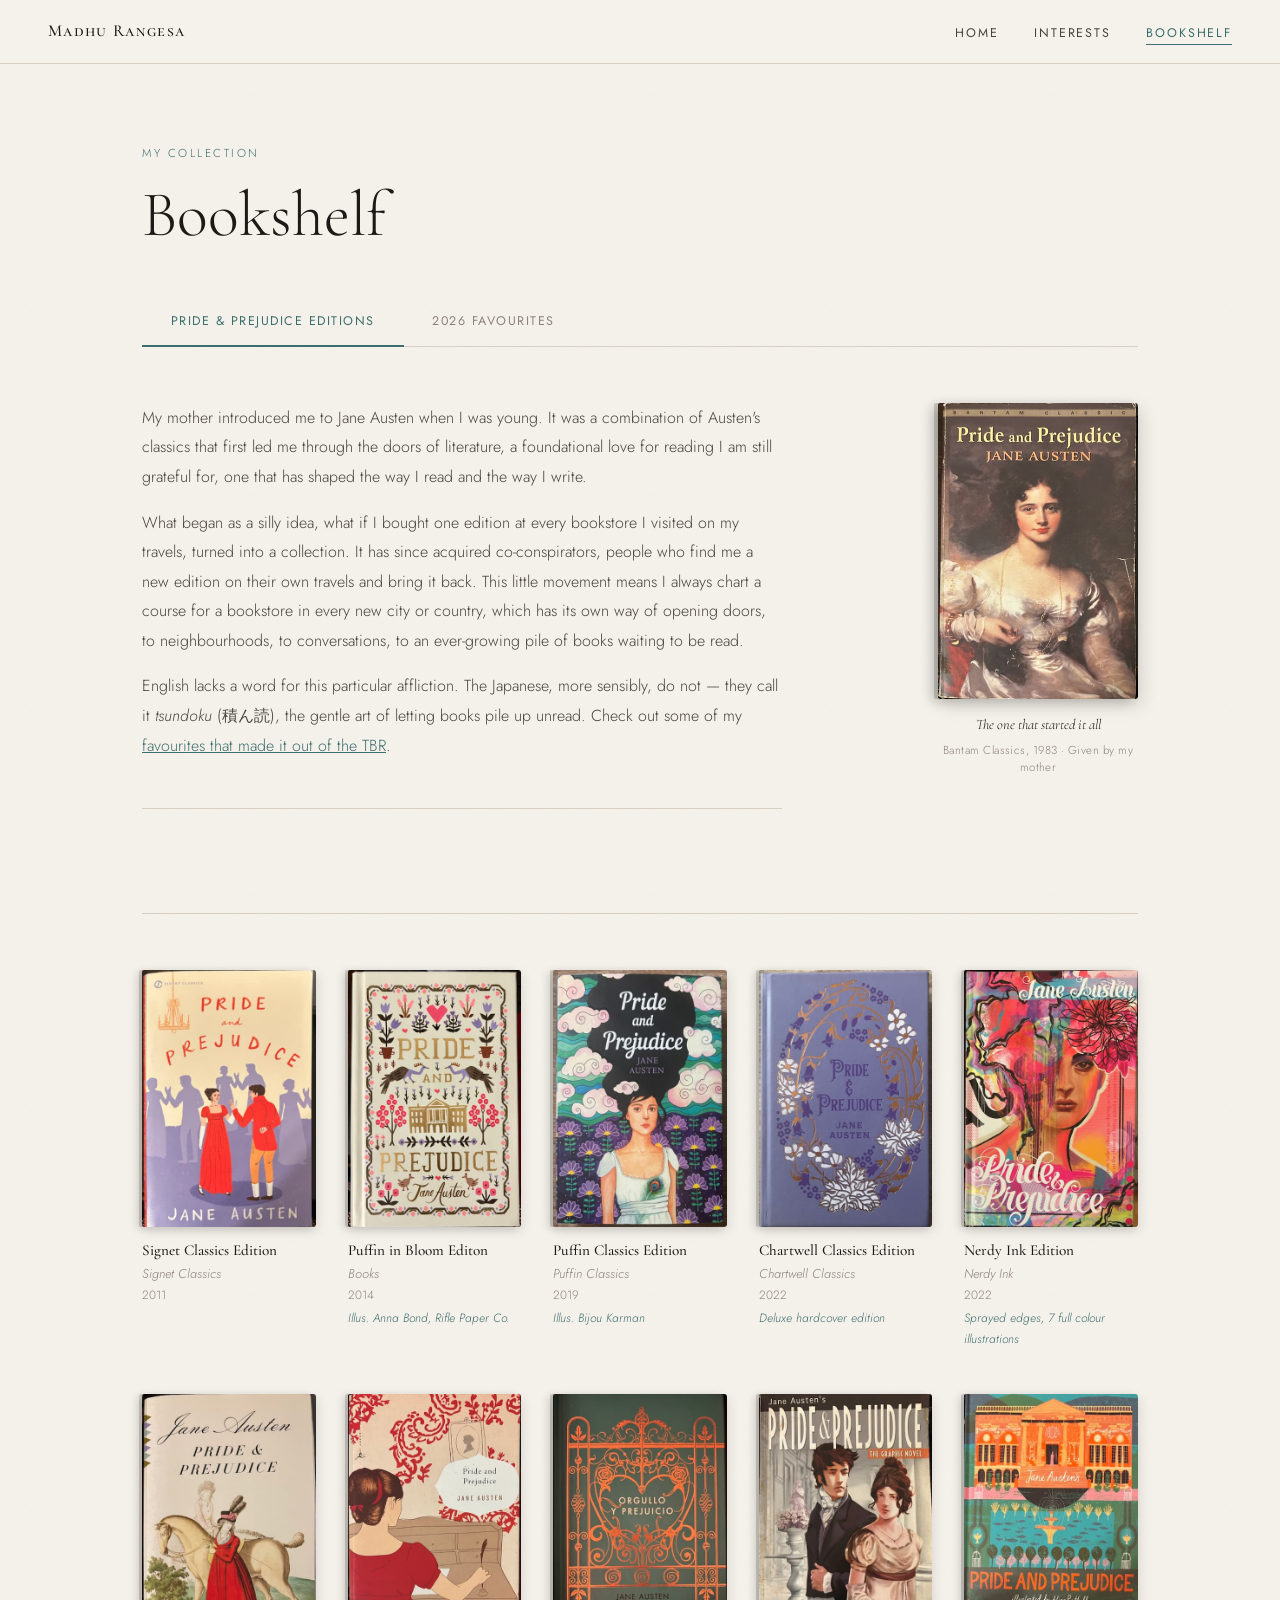
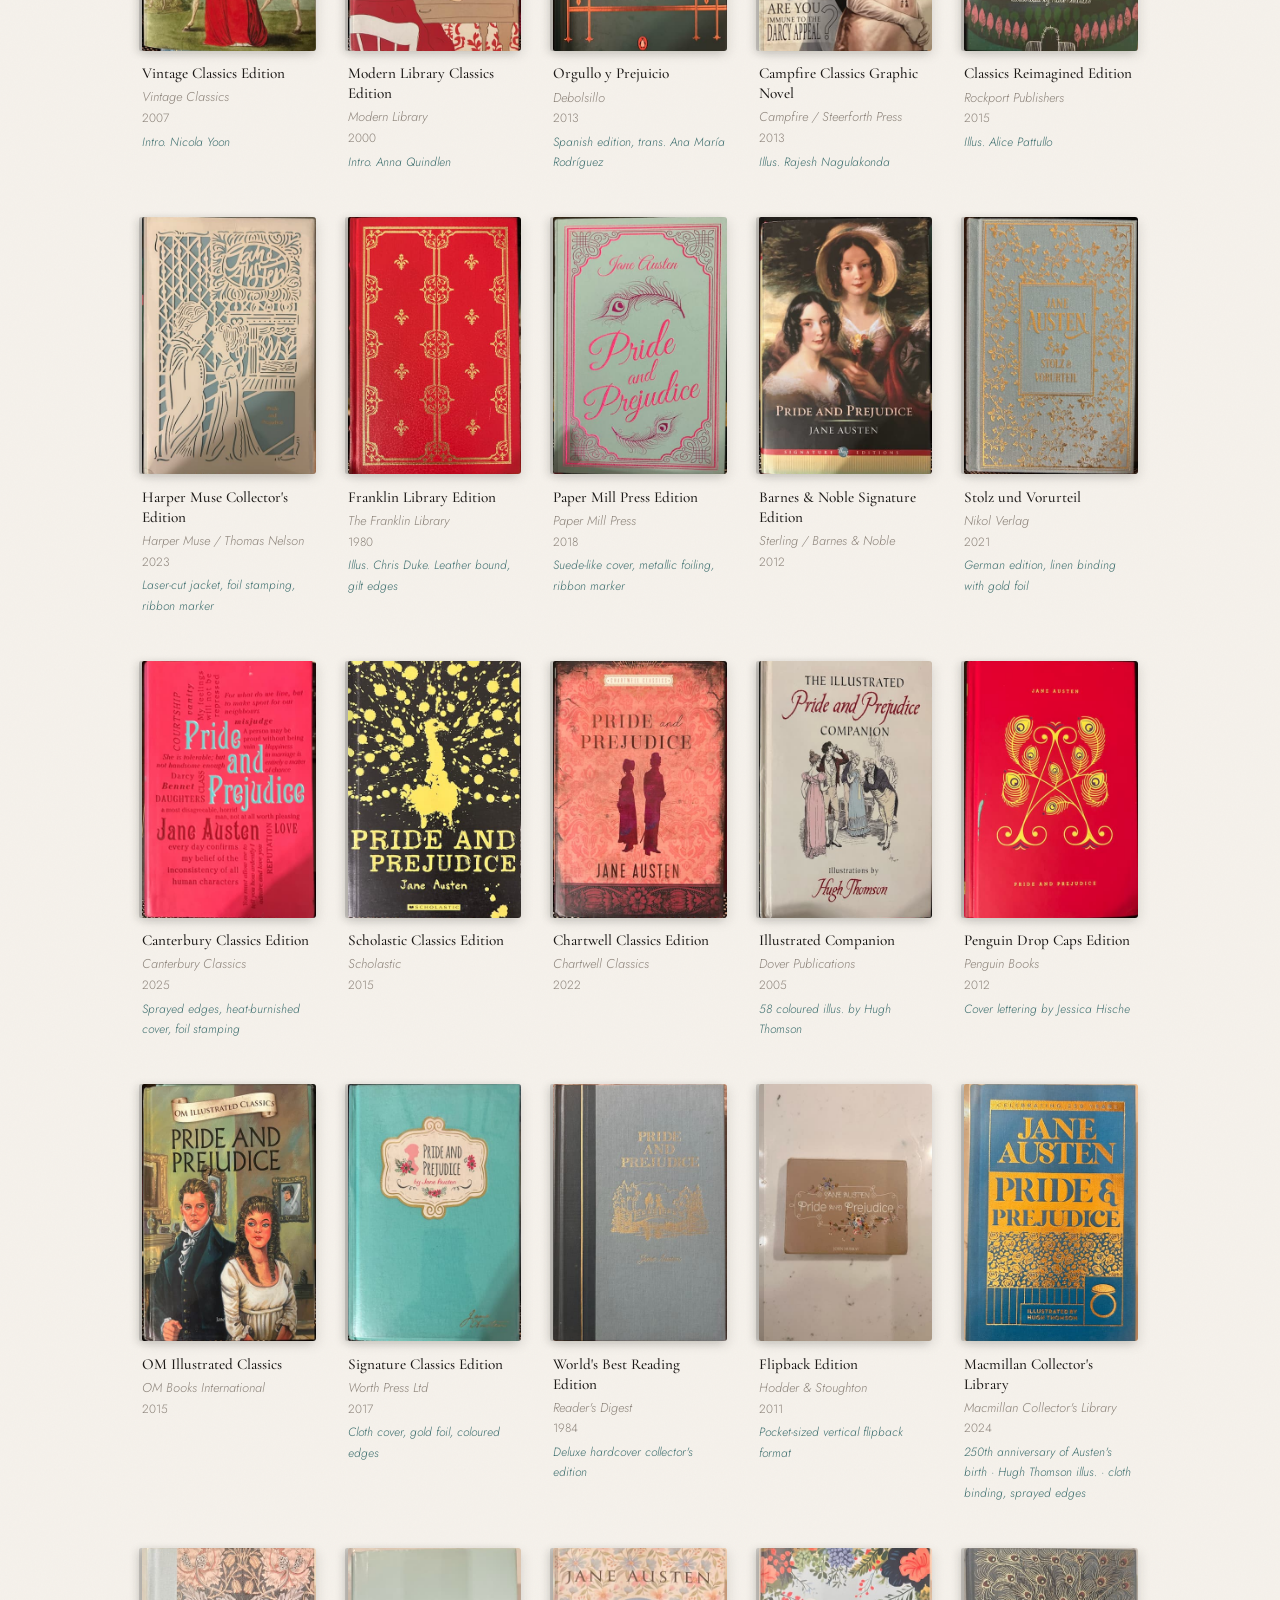
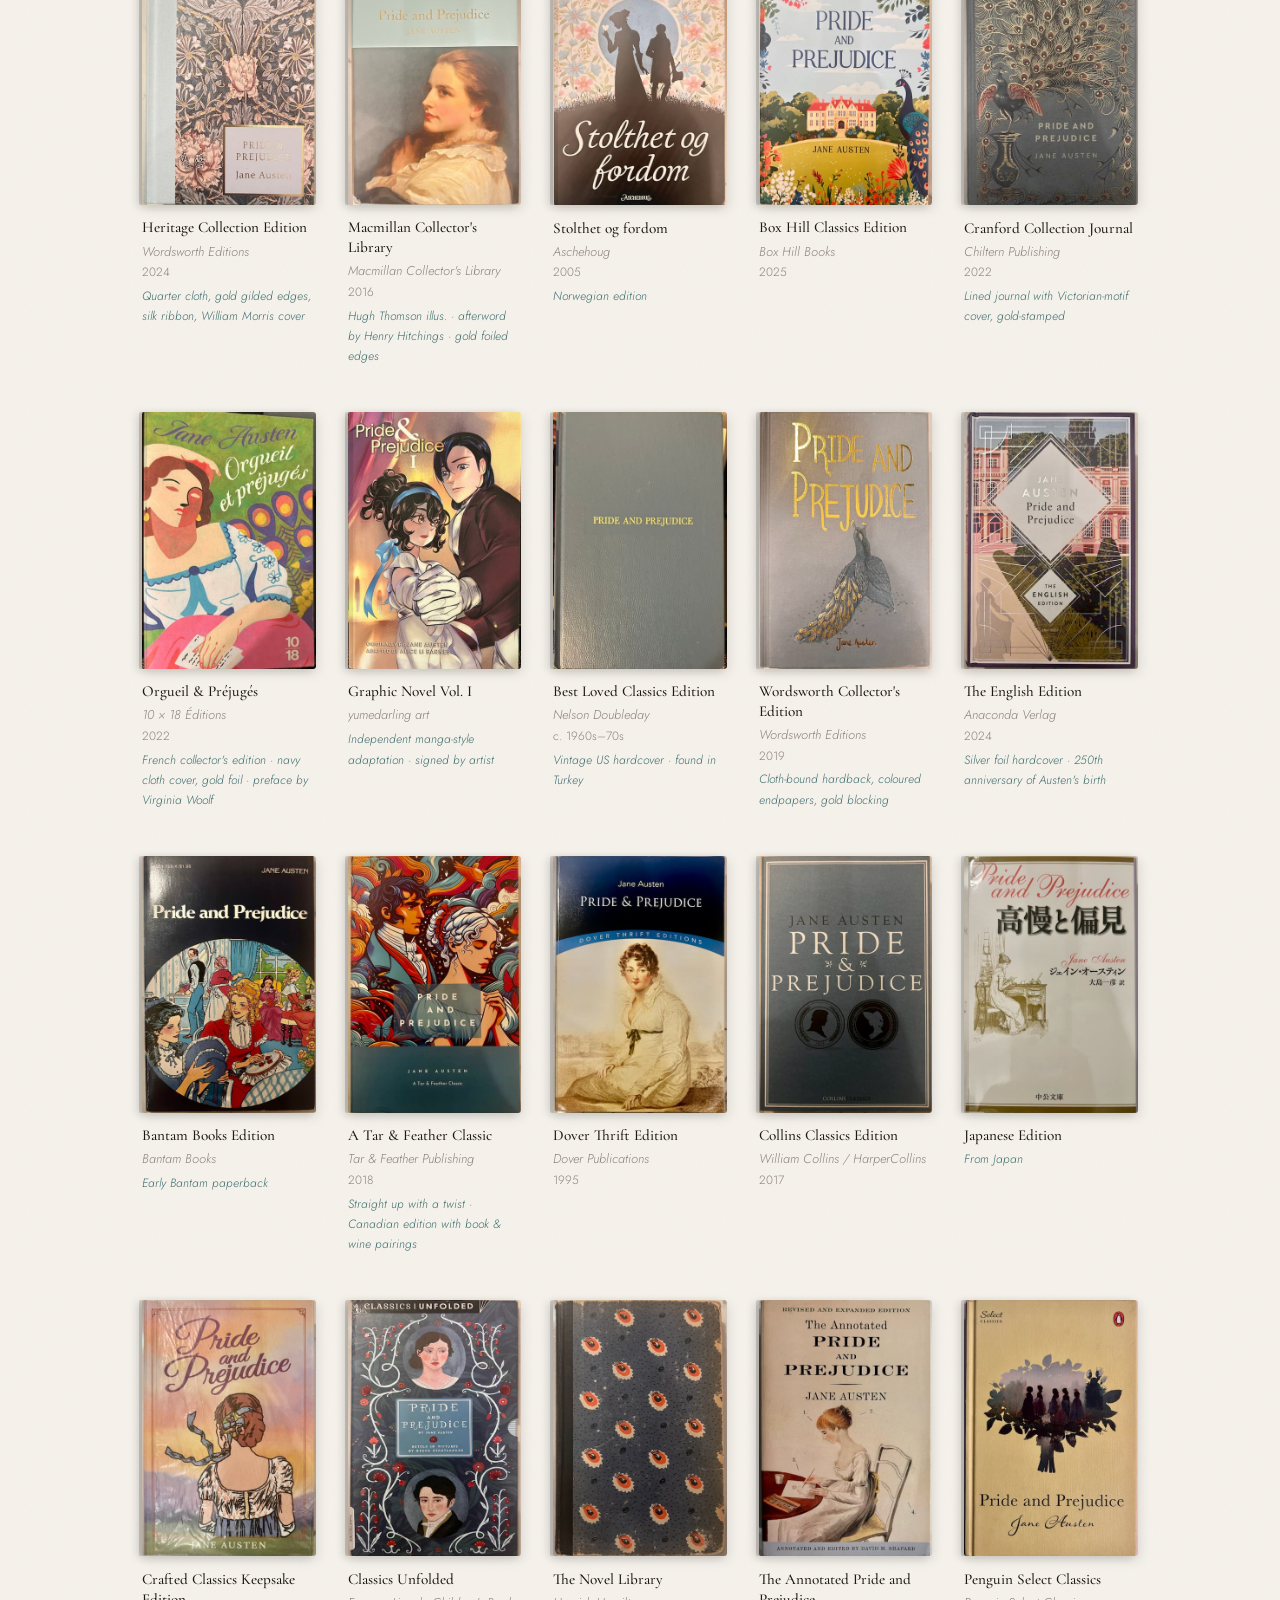
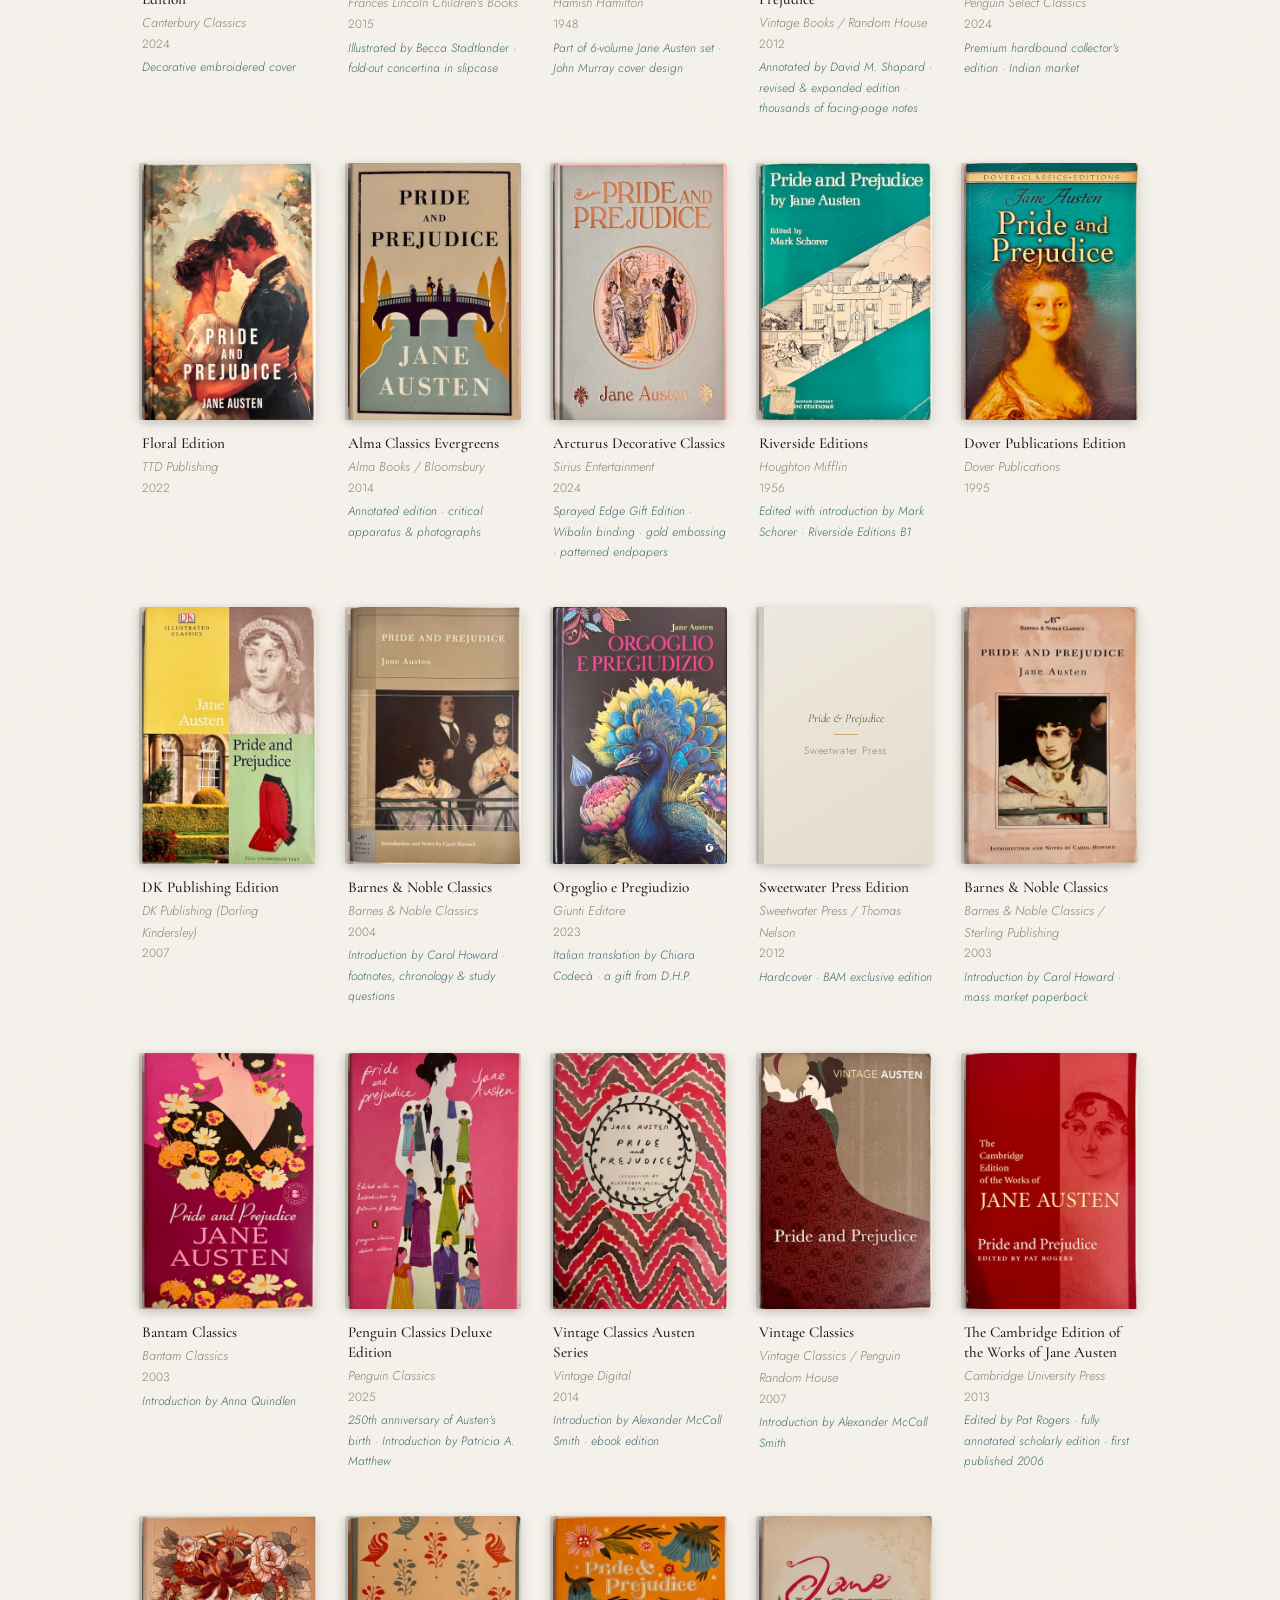
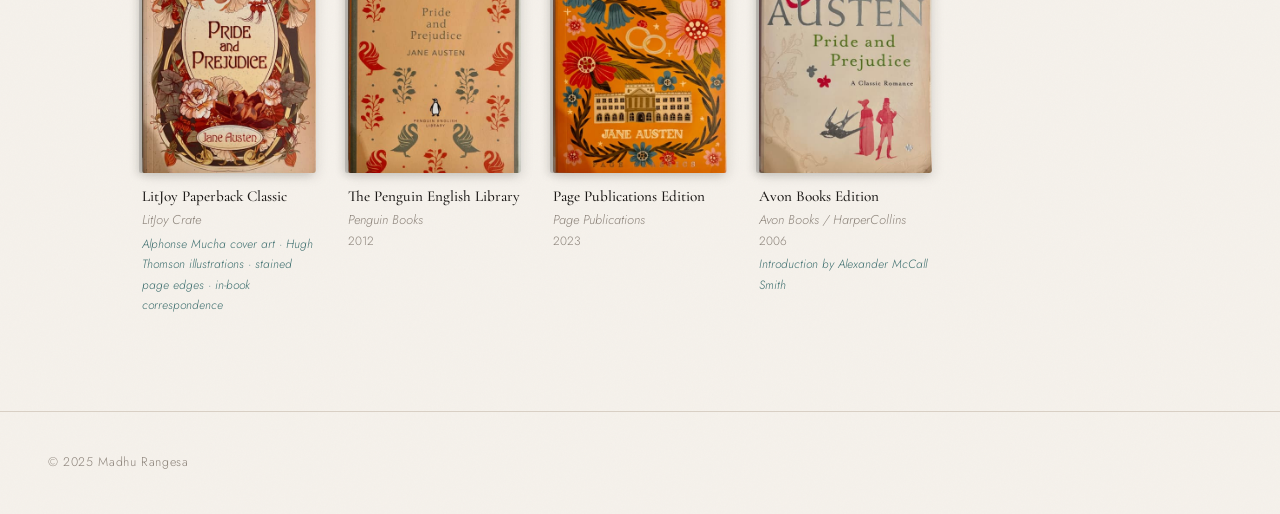
==== commit 743d668b: "Update bookshelf.html" ====
--- a/bookshelf.html
+++ b/bookshelf.html
@@ -1329,20 +1329,22 @@
   </div>
 </div>
 
-        <!-- ── BOOK 54: "Pride and Prejudicde" (Typo Edition) ── -->
-<div class="book">
-  <div class="cover-wrap">
-    <img src="covers/typo-edition.jpg" alt="Pride and Prejudicde Typo Edition"
-         onerror="this.style.display='none'; this.nextElementSibling.style.display='flex'"/>
-    <div class="cover-ph">
-      <div class="ph-title">Pride &amp; Prejudice</div>
-      <div class="ph-rule"></div>
-      <div class="ph-pub">ISBN 140168789X</div>
-    </div>
-  </div>
-  <div class="book-meta">
-    <h2>Pride and Prejudicde</h2>
-    <div class="note">The one with the typo on the cover — a collector's curiosity</div>
+        <!-- ── BOOK 54: Sweetwater Press / Thomas Nelson ── -->
+<div class="book">
+  <div class="cover-wrap">
+    <img src="covers/sweetwater-press.jpg" alt="Sweetwater Press Edition"
+         onerror="this.style.display='none'; this.nextElementSibling.style.display='flex'"/>
+    <div class="cover-ph">
+      <div class="ph-title">Pride &amp; Prejudice</div>
+      <div class="ph-rule"></div>
+      <div class="ph-pub">Sweetwater Press</div>
+    </div>
+  </div>
+  <div class="book-meta">
+    <h2>Sweetwater Press Edition</h2>
+    <div class="publisher">Sweetwater Press / Thomas Nelson</div>
+    <div class="year">2012</div>
+    <div class="note">Hardcover · BAM exclusive edition</div>
   </div>
 </div>
 
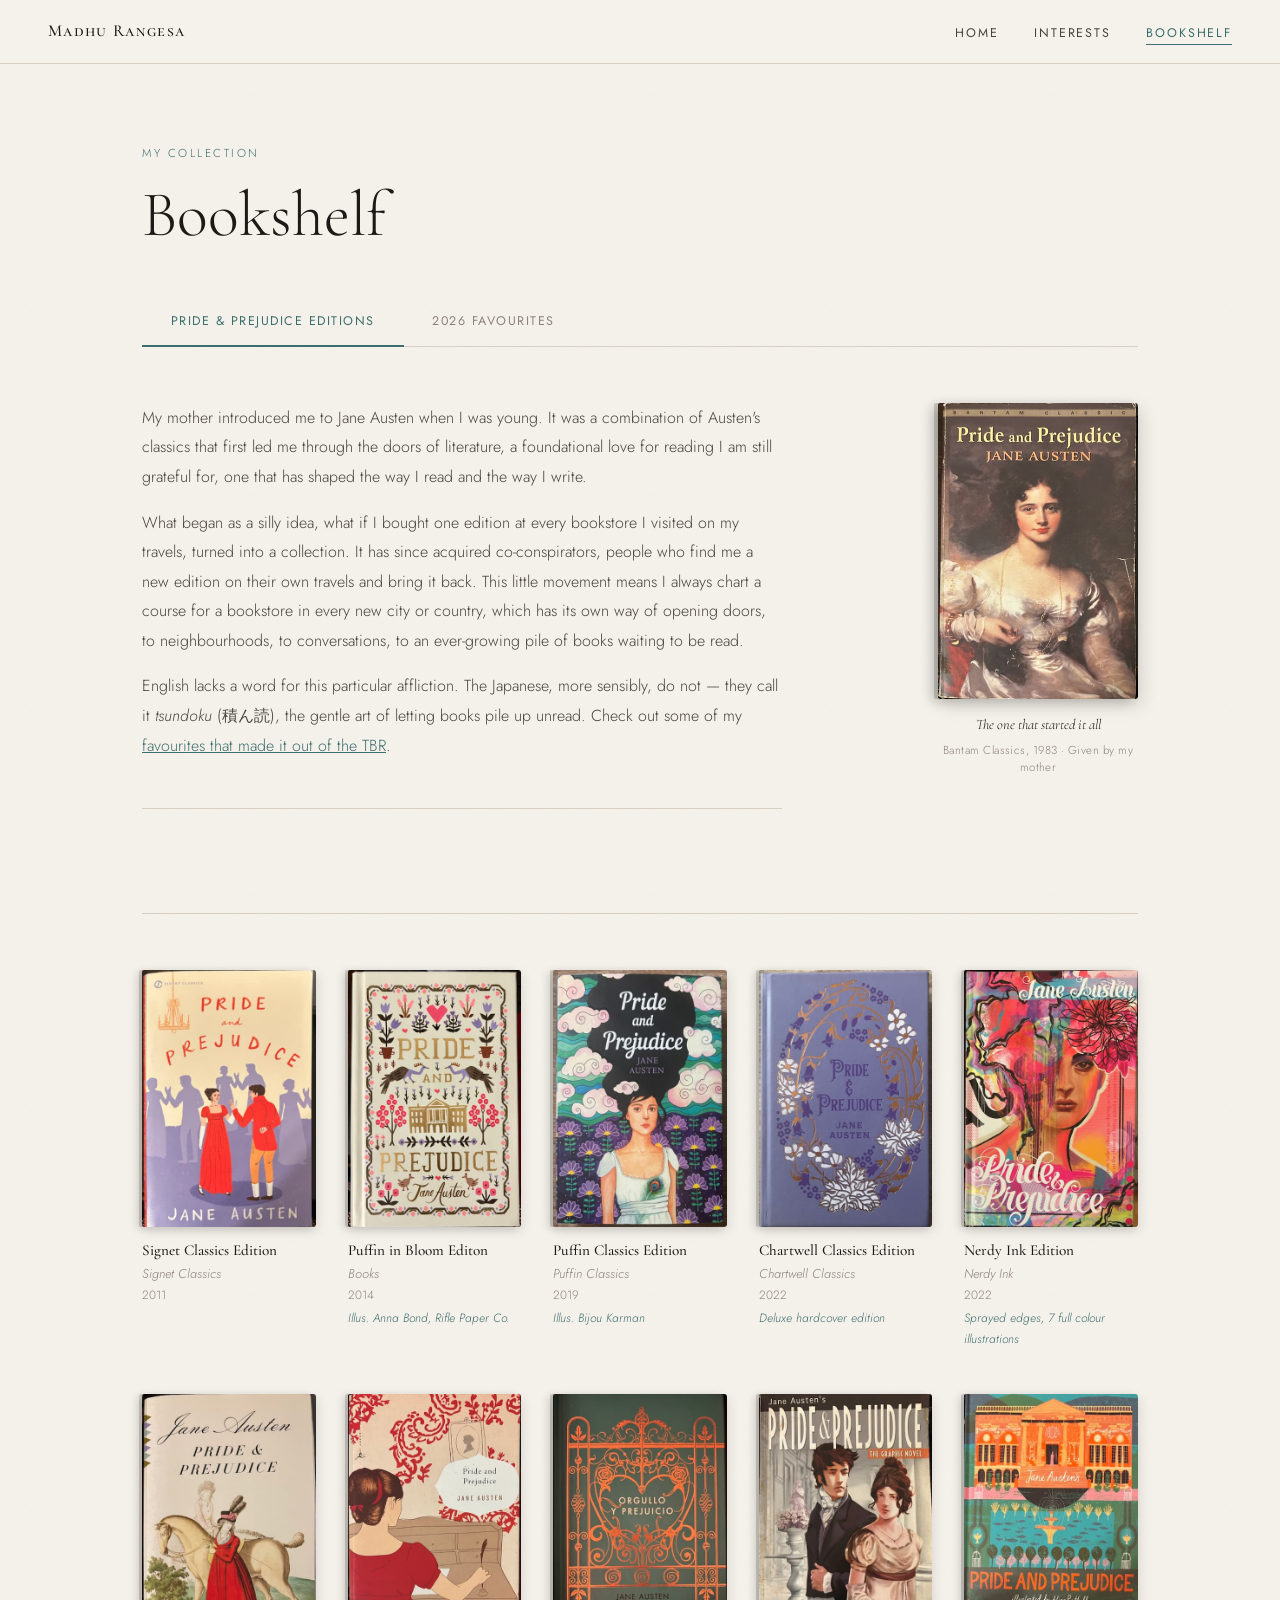
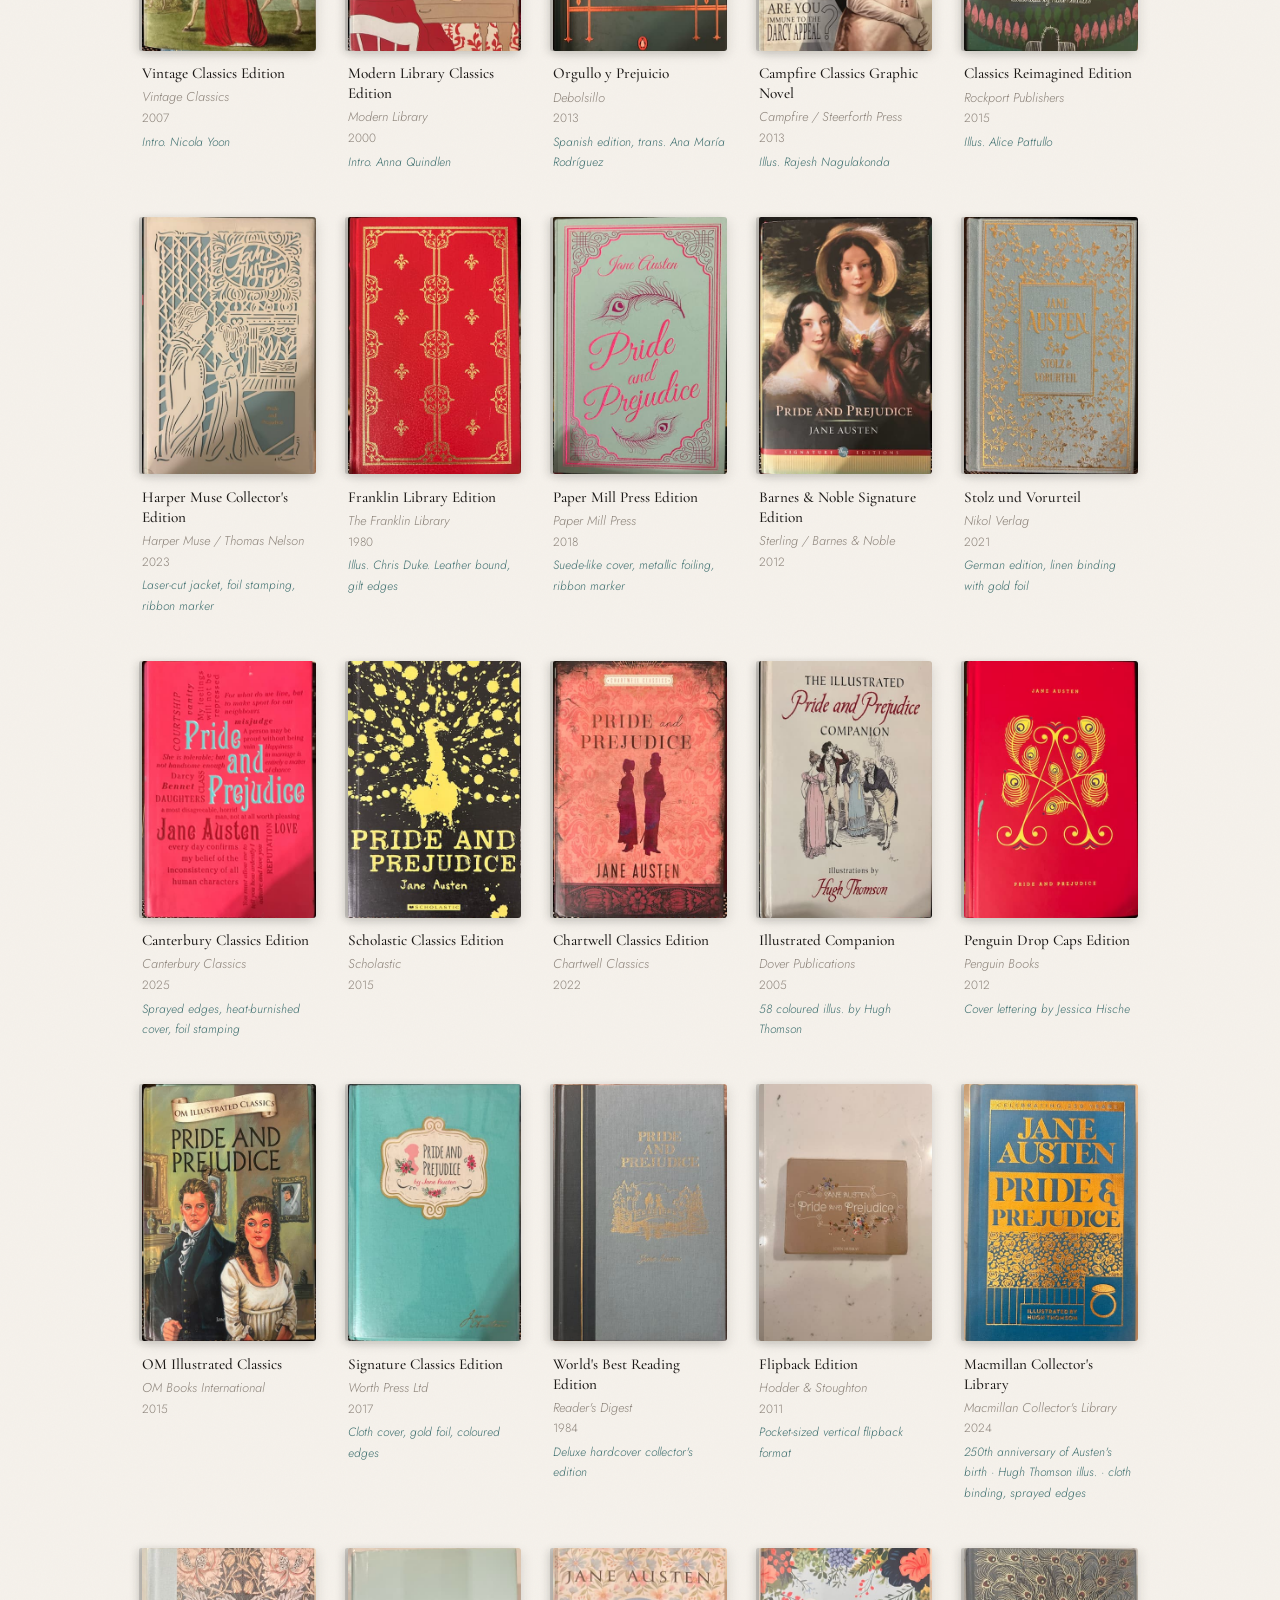
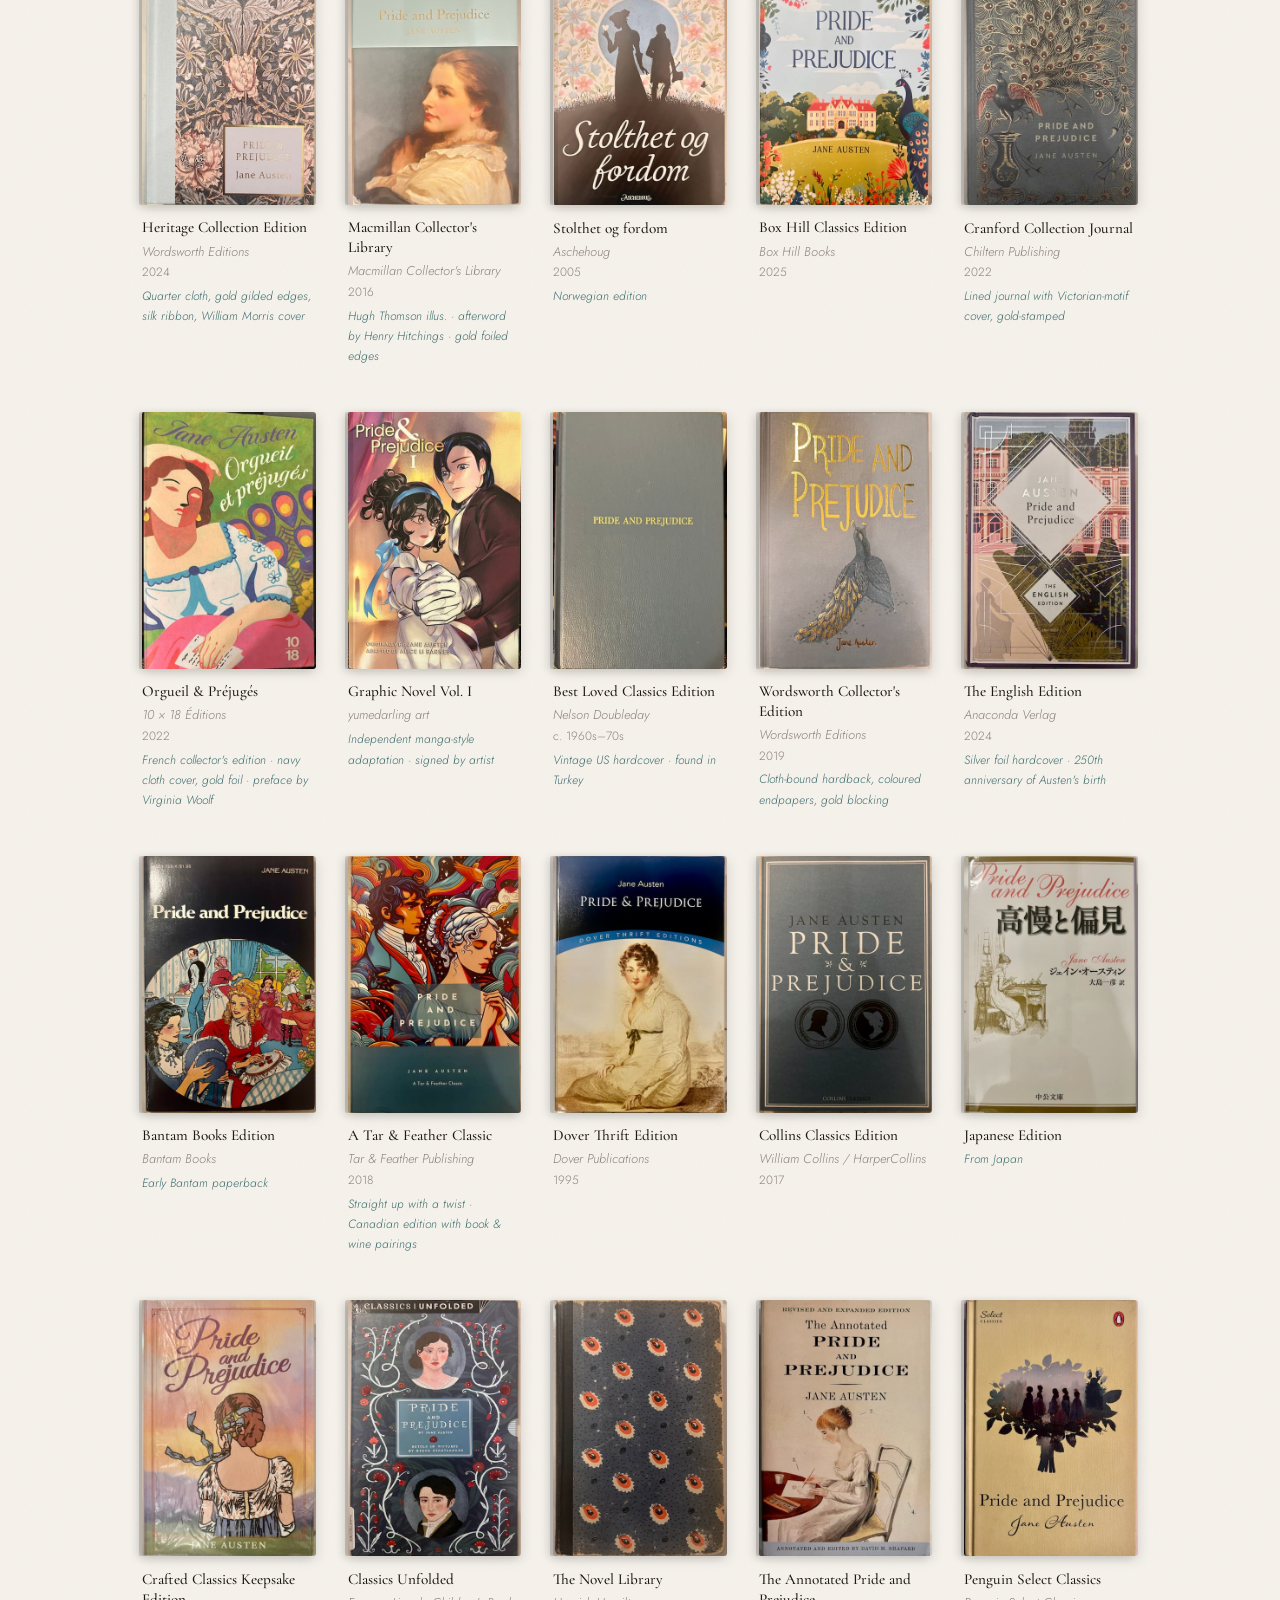
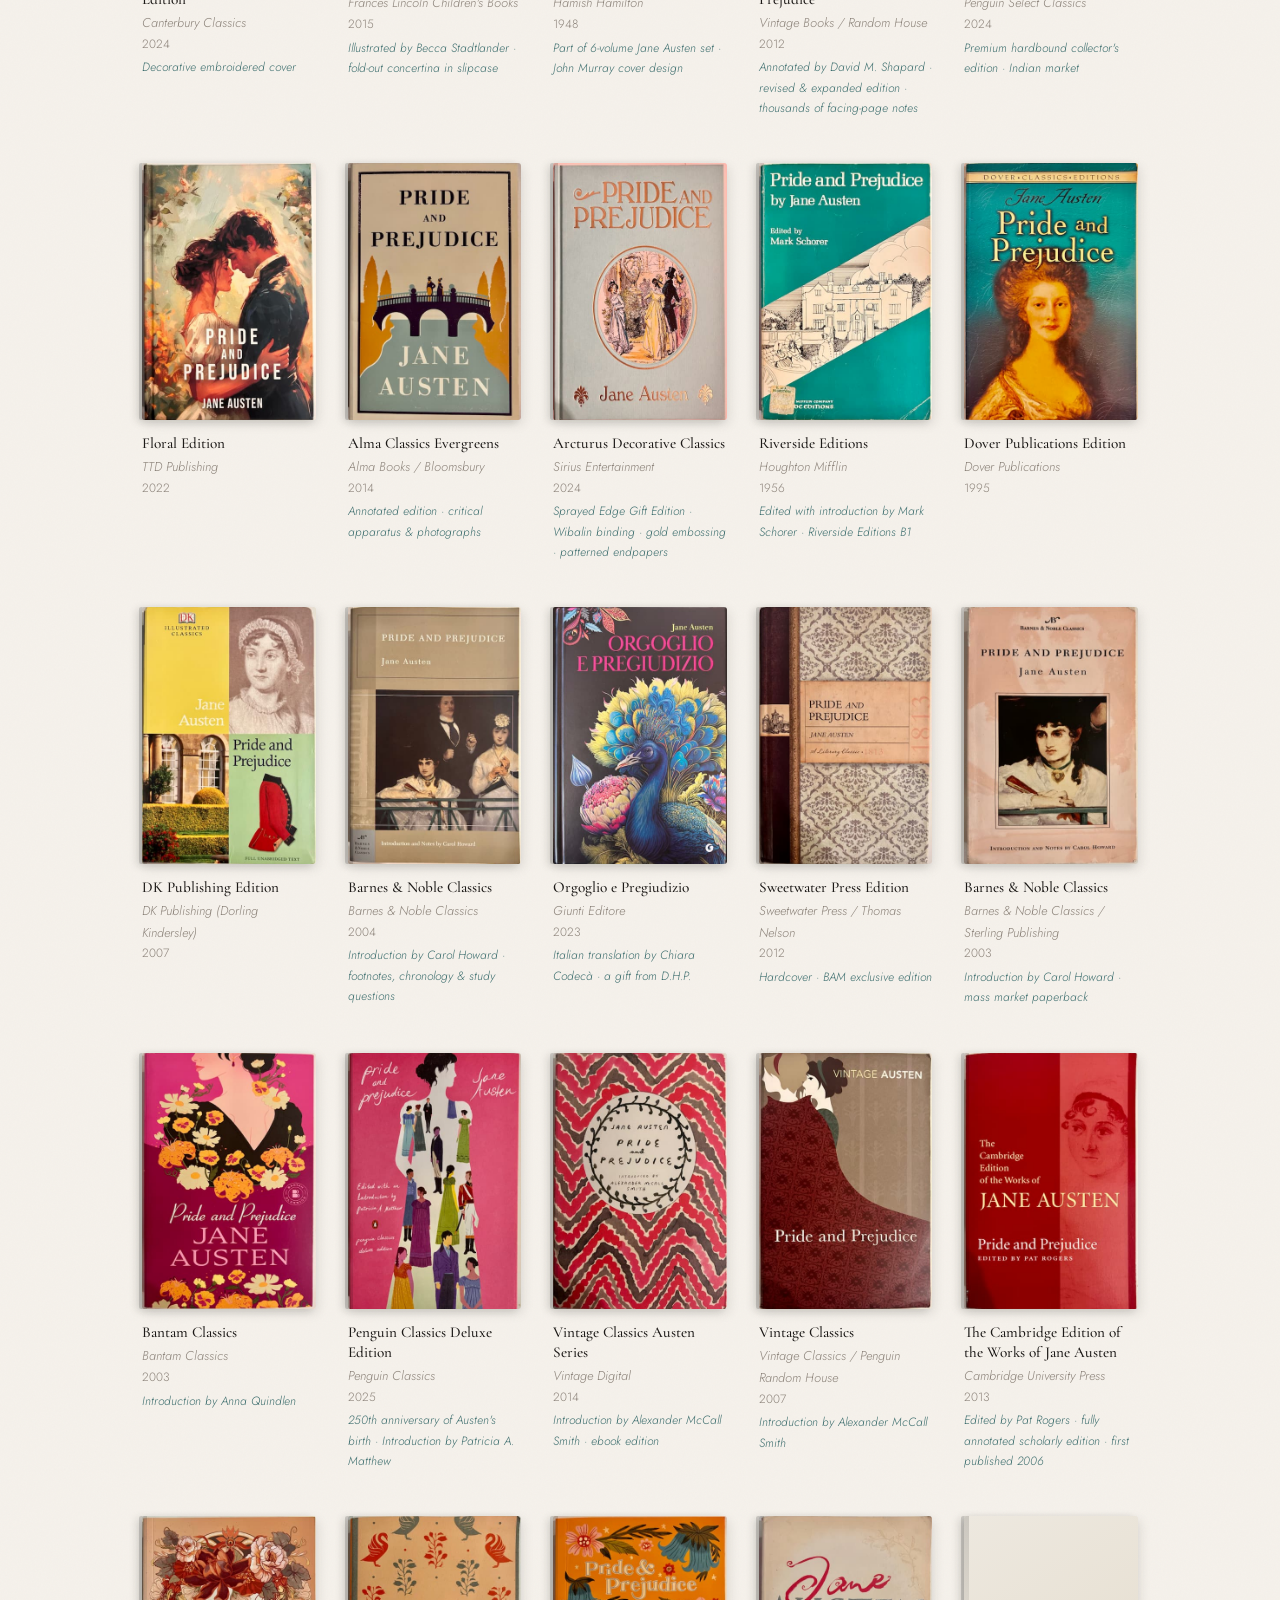
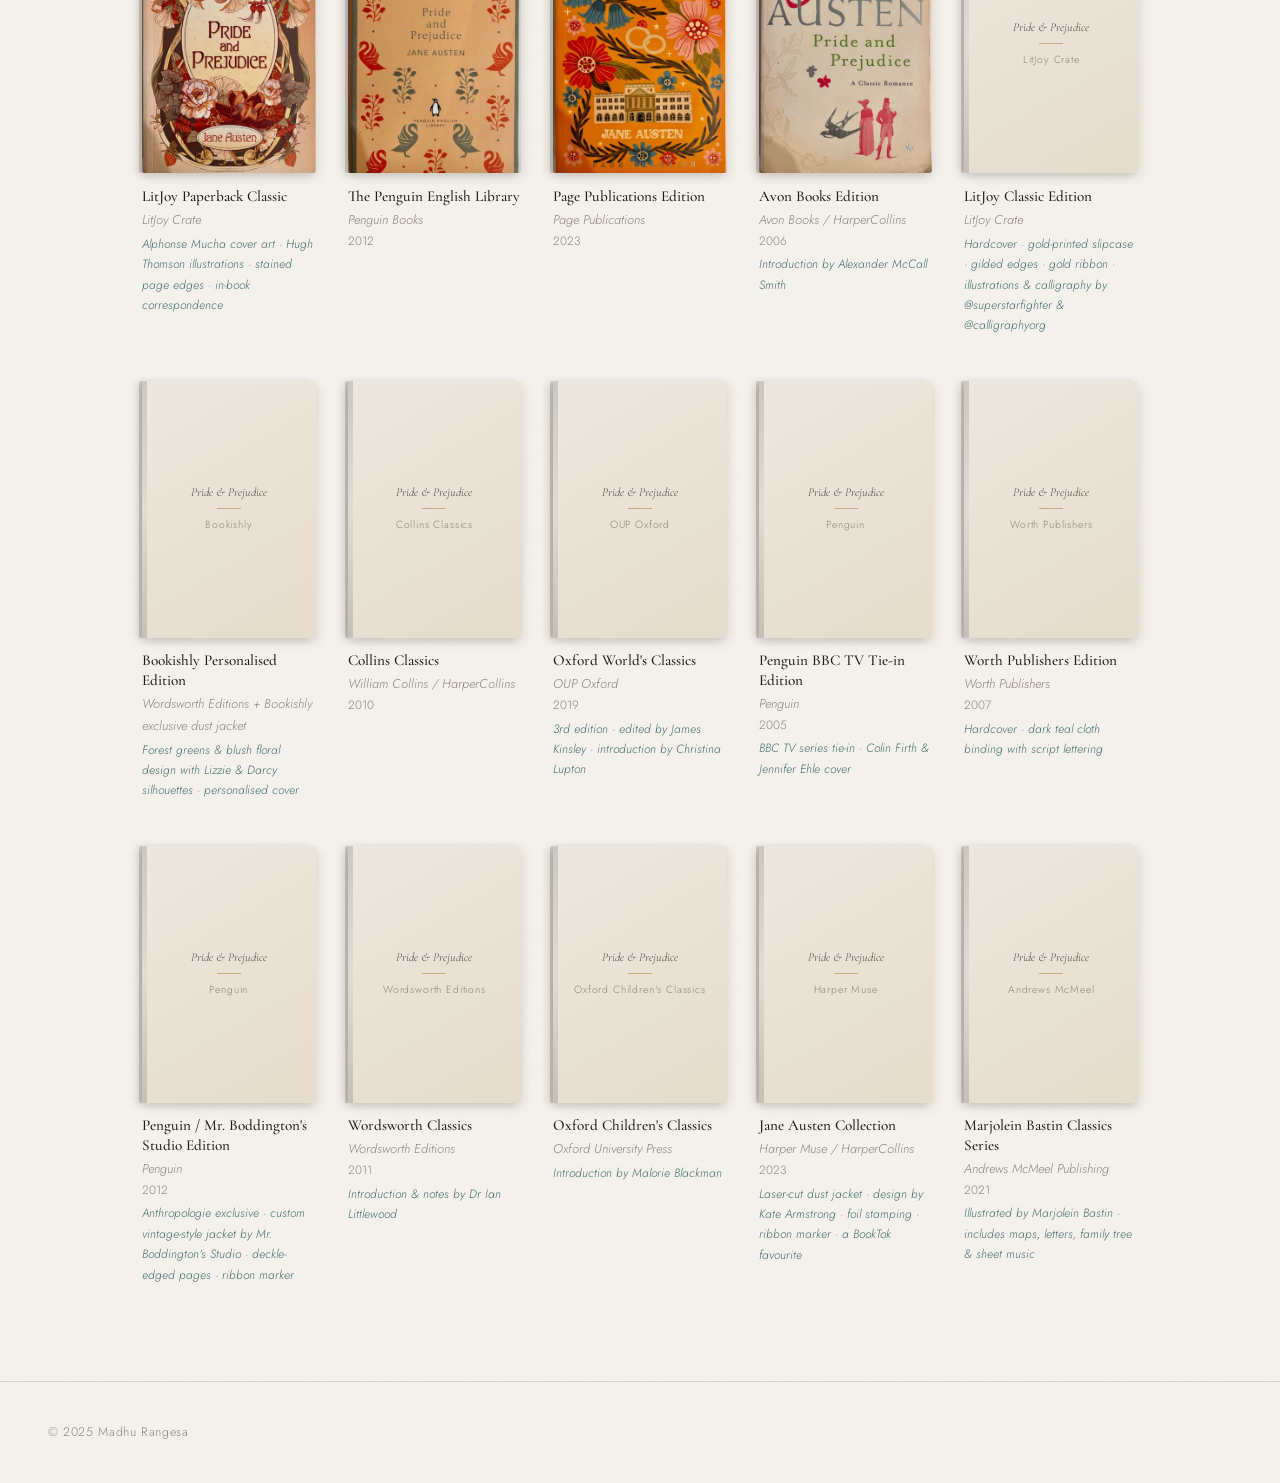
==== commit 870cc941: "Update bookshelf.html" ====
--- a/bookshelf.html
+++ b/bookshelf.html
@@ -1535,7 +1535,210 @@
   </div>
 </div>
 
-        
+      <!-- ── BOOK 65: LitJoy Classic Edition ── -->
+<div class="book">
+  <div class="cover-wrap">
+    <img src="covers/litjoy-classic.jpg" alt="LitJoy Classic Edition"
+         onerror="this.style.display='none'; this.nextElementSibling.style.display='flex'"/>
+    <div class="cover-ph">
+      <div class="ph-title">Pride &amp; Prejudice</div>
+      <div class="ph-rule"></div>
+      <div class="ph-pub">LitJoy Crate</div>
+    </div>
+  </div>
+  <div class="book-meta">
+    <h2>LitJoy Classic Edition</h2>
+    <div class="publisher">LitJoy Crate</div>
+    <div class="note">Hardcover · gold-printed slipcase · gilded edges · gold ribbon · illustrations &amp; calligraphy by @superstarfighter &amp; @calligraphyorg</div>
+  </div>
+</div>  
+
+        <!-- ── BOOK 66: Bookishly Personalised Edition ── -->
+<div class="book">
+  <div class="cover-wrap">
+    <img src="covers/bookishly-personalised.jpg" alt="Bookishly Personalised Edition"
+         onerror="this.style.display='none'; this.nextElementSibling.style.display='flex'"/>
+    <div class="cover-ph">
+      <div class="ph-title">Pride &amp; Prejudice</div>
+      <div class="ph-rule"></div>
+      <div class="ph-pub">Bookishly</div>
+    </div>
+  </div>
+  <div class="book-meta">
+    <h2>Bookishly Personalised Edition</h2>
+    <div class="publisher">Wordsworth Editions + Bookishly exclusive dust jacket</div>
+    <div class="note">Forest greens &amp; blush floral design with Lizzie &amp; Darcy silhouettes · personalised cover</div>
+  </div>
+</div>
+
+        <!-- ── BOOK 67: Collins Classics ebook ── -->
+<div class="book">
+  <div class="cover-wrap">
+    <img src="covers/collins-classics-ebook.jpg" alt="Collins Classics ebook"
+         onerror="this.style.display='none'; this.nextElementSibling.style.display='flex'"/>
+    <div class="cover-ph">
+      <div class="ph-title">Pride &amp; Prejudice</div>
+      <div class="ph-rule"></div>
+      <div class="ph-pub">Collins Classics</div>
+    </div>
+  </div>
+  <div class="book-meta">
+  <h2>Collins Classics</h2>
+  <div class="publisher">William Collins / HarperCollins</div>
+  <div class="year">2010</div>
+  </div>
+</div>
+
+        <!-- ── BOOK 68: Oxford World's Classics ebook ── -->
+<div class="book">
+  <div class="cover-wrap">
+    <img src="covers/oxford-worlds-classics-ebook.jpg" alt="Oxford World's Classics ebook"
+         onerror="this.style.display='none'; this.nextElementSibling.style.display='flex'"/>
+    <div class="cover-ph">
+      <div class="ph-title">Pride &amp; Prejudice</div>
+      <div class="ph-rule"></div>
+      <div class="ph-pub">OUP Oxford</div>
+    </div>
+  </div>
+ <div class="book-meta">
+  <h2>Oxford World's Classics</h2>
+  <div class="publisher">OUP Oxford</div>
+  <div class="year">2019</div>
+  <div class="note">3rd edition · edited by James Kinsley · introduction by Christina Lupton</div>
+  </div>
+</div>
+
+        <!-- ── BOOK 69: Penguin BBC TV Tie-in 1995 ── -->
+<div class="book">
+  <div class="cover-wrap">
+    <img src="covers/penguin-bbc-tie-in.jpg" alt="Penguin BBC TV Tie-in"
+         onerror="this.style.display='none'; this.nextElementSibling.style.display='flex'"/>
+    <div class="cover-ph">
+      <div class="ph-title">Pride &amp; Prejudice</div>
+      <div class="ph-rule"></div>
+      <div class="ph-pub">Penguin</div>
+    </div>
+  </div>
+  <div class="book-meta">
+    <h2>Penguin BBC TV Tie-in Edition</h2>
+    <div class="publisher">Penguin</div>
+    <div class="year">2005</div>
+    <div class="note">BBC TV series tie-in · Colin Firth &amp; Jennifer Ehle cover</div>
+  </div>
+</div>
+
+        <!-- ── BOOK 70: Worth Publishers 2007 ── -->
+<div class="book">
+  <div class="cover-wrap">
+    <img src="covers/worth-publishers-2007.jpg" alt="Worth Publishers 2007"
+         onerror="this.style.display='none'; this.nextElementSibling.style.display='flex'"/>
+    <div class="cover-ph">
+      <div class="ph-title">Pride &amp; Prejudice</div>
+      <div class="ph-rule"></div>
+      <div class="ph-pub">Worth Publishers</div>
+    </div>
+  </div>
+  <div class="book-meta">
+    <h2>Worth Publishers Edition</h2>
+    <div class="publisher">Worth Publishers</div>
+    <div class="year">2007</div>
+    <div class="note">Hardcover · dark teal cloth binding with script lettering</div>
+  </div>
+</div>
+
+        <!-- ── BOOK 71: Penguin / Mr. Boddington's Anthropologie Exclusive ── -->
+<div class="book">
+  <div class="cover-wrap">
+    <img src="covers/penguin-boddingtons.jpg" alt="Penguin Mr. Boddington's Edition"
+         onerror="this.style.display='none'; this.nextElementSibling.style.display='flex'"/>
+    <div class="cover-ph">
+      <div class="ph-title">Pride &amp; Prejudice</div>
+      <div class="ph-rule"></div>
+      <div class="ph-pub">Penguin</div>
+    </div>
+  </div>
+  <div class="book-meta">
+    <h2>Penguin / Mr. Boddington's Studio Edition</h2>
+    <div class="publisher">Penguin</div>
+    <div class="year">2012</div>
+    <div class="note">Anthropologie exclusive · custom vintage-style jacket by Mr. Boddington's Studio · deckle-edged pages · ribbon marker</div>
+  </div>
+</div>
+
+        <!-- ── BOOK 72: Wordsworth Classics ebook ── -->
+<div class="book">
+  <div class="cover-wrap">
+    <img src="covers/wordsworth-classics-ebook.jpg" alt="Wordsworth Classics ebook"
+         onerror="this.style.display='none'; this.nextElementSibling.style.display='flex'"/>
+    <div class="cover-ph">
+      <div class="ph-title">Pride &amp; Prejudice</div>
+      <div class="ph-rule"></div>
+      <div class="ph-pub">Wordsworth Editions</div>
+    </div>
+  </div>
+  <div class="book-meta">
+  <h2>Wordsworth Classics</h2>
+  <div class="publisher">Wordsworth Editions</div>
+  <div class="year">2011</div>
+  <div class="note">Introduction &amp; notes by Dr Ian Littlewood</div>
+  </div>
+</div>
+
+        <!-- ── BOOK 73: Oxford Children's Classics ebook ── -->
+<div class="book">
+  <div class="cover-wrap">
+    <img src="covers/oxford-childrens-classics.jpg" alt="Oxford Children's Classics ebook"
+         onerror="this.style.display='none'; this.nextElementSibling.style.display='flex'"/>
+    <div class="cover-ph">
+      <div class="ph-title">Pride &amp; Prejudice</div>
+      <div class="ph-rule"></div>
+      <div class="ph-pub">Oxford Children's Classics</div>
+    </div>
+  </div>
+  <div class="book-meta">
+  <h2>Oxford Children's Classics</h2>
+  <div class="publisher">Oxford University Press</div>
+  <div class="note">Introduction by Malorie Blackman</div>
+  </div>
+</div>
+
+        <!-- ── BOOK 74: HarperCollins Jane Austen Collection ── -->
+<div class="book">
+  <div class="cover-wrap">
+    <img src="covers/harpercollins-armstrong.jpg" alt="HarperCollins Jane Austen Collection"
+         onerror="this.style.display='none'; this.nextElementSibling.style.display='flex'"/>
+    <div class="cover-ph">
+      <div class="ph-title">Pride &amp; Prejudice</div>
+      <div class="ph-rule"></div>
+      <div class="ph-pub">Harper Muse</div>
+    </div>
+  </div>
+  <div class="book-meta">
+    <h2>Jane Austen Collection</h2>
+    <div class="publisher">Harper Muse / HarperCollins</div>
+    <div class="year">2023</div>
+    <div class="note">Laser-cut dust jacket · design by Kate Armstrong · foil stamping · ribbon marker · a BookTok favourite</div>
+  </div>
+</div>
+
+        <!-- ── BOOK 75: Marjolein Bastin Classics Series ── -->
+<div class="book">
+  <div class="cover-wrap">
+    <img src="covers/marjolein-bastin.jpg" alt="Marjolein Bastin Classics Series"
+         onerror="this.style.display='none'; this.nextElementSibling.style.display='flex'"/>
+    <div class="cover-ph">
+      <div class="ph-title">Pride &amp; Prejudice</div>
+      <div class="ph-rule"></div>
+      <div class="ph-pub">Andrews McMeel</div>
+    </div>
+  </div>
+  <div class="book-meta">
+    <h2>Marjolein Bastin Classics Series</h2>
+    <div class="publisher">Andrews McMeel Publishing</div>
+    <div class="year">2021</div>
+    <div class="note">Illustrated by Marjolein Bastin · includes maps, letters, family tree &amp; sheet music</div>
+  </div>
+</div>
         
         <!-- ── TO ADD MORE: copy any block above and paste it here ── -->
 
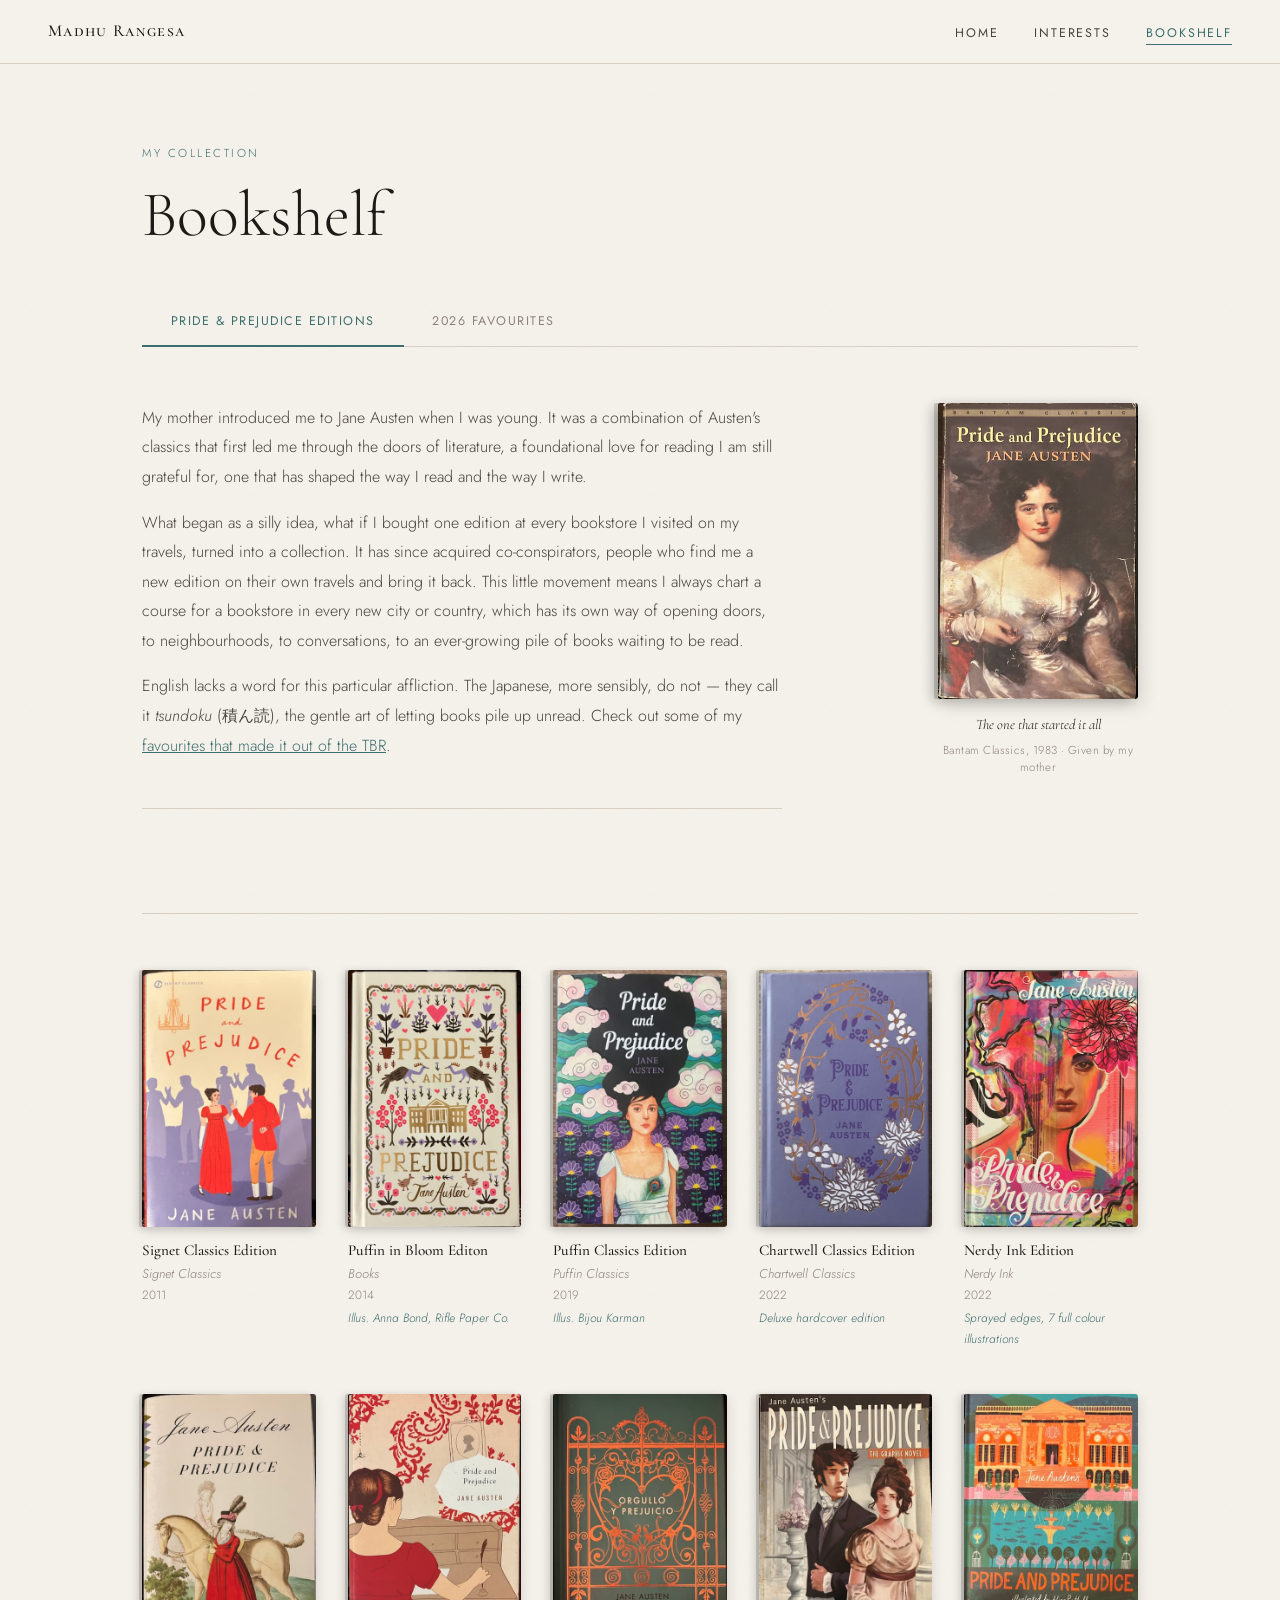
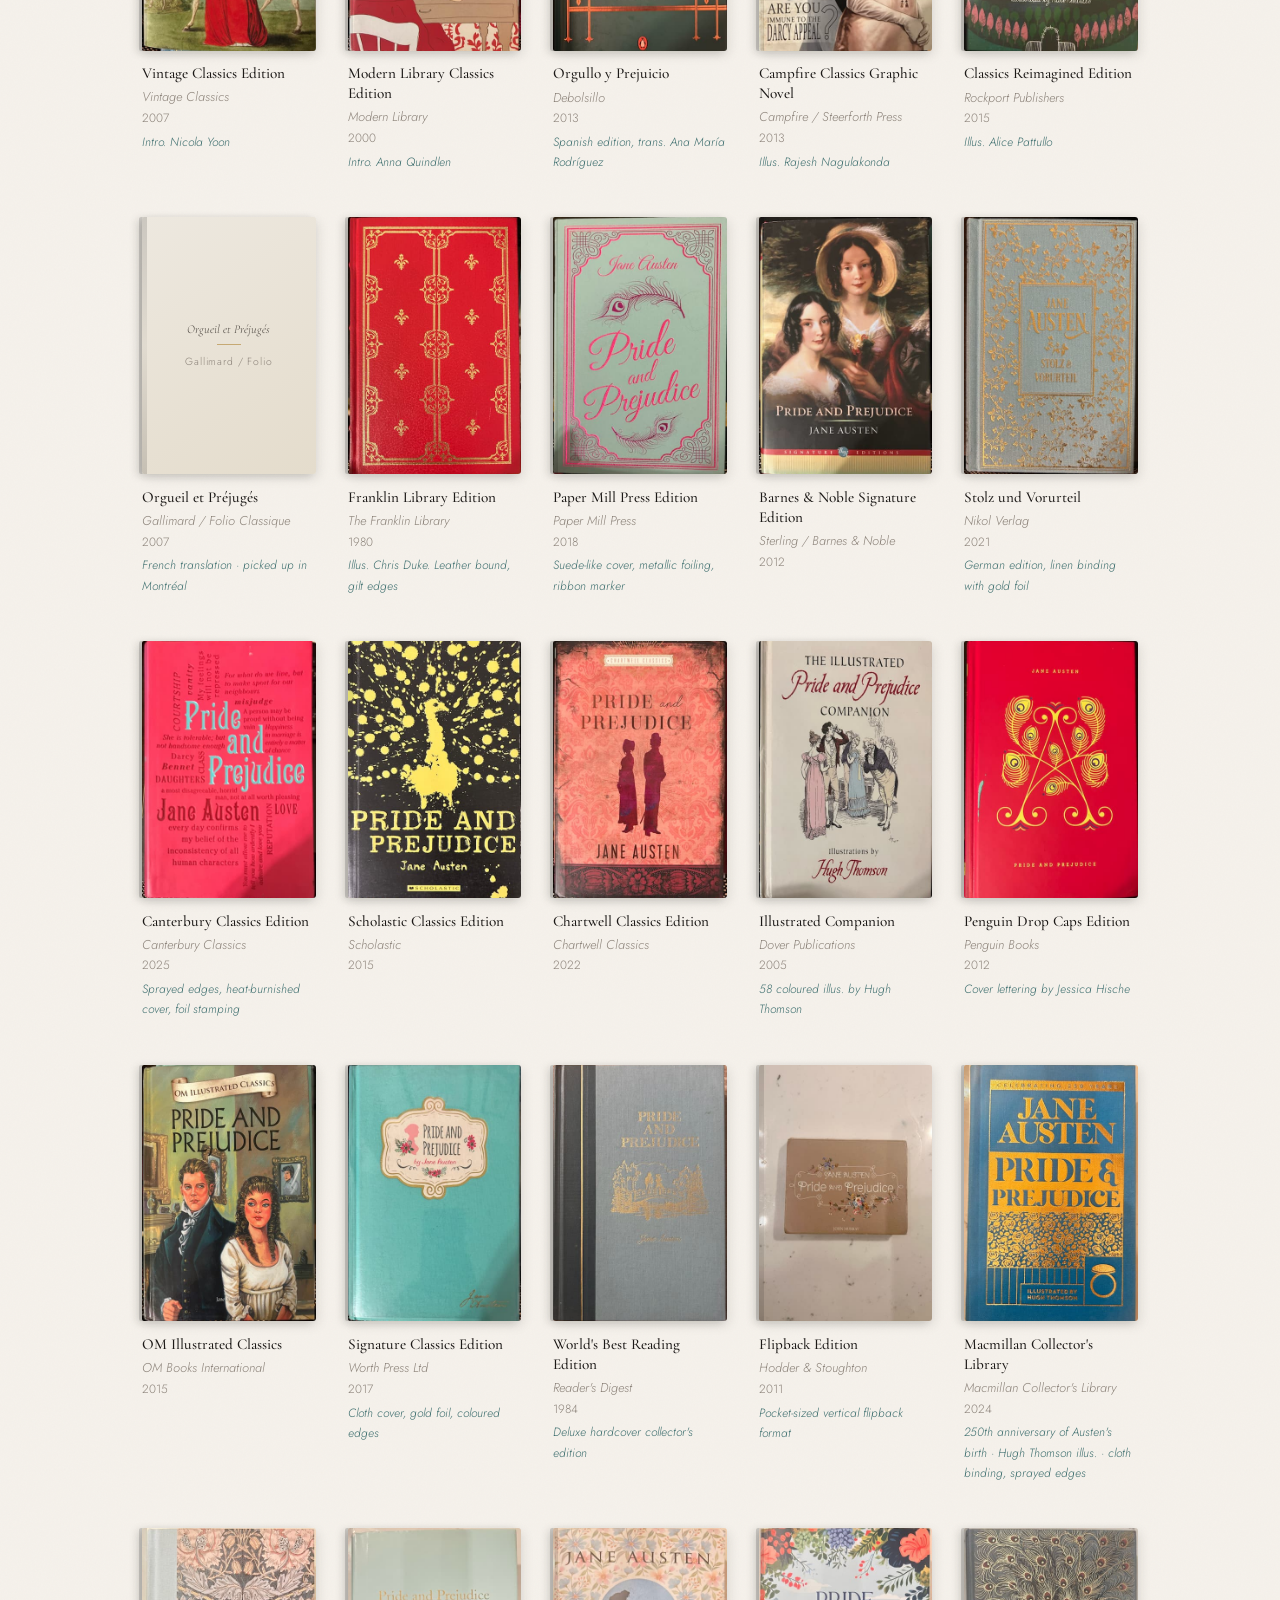
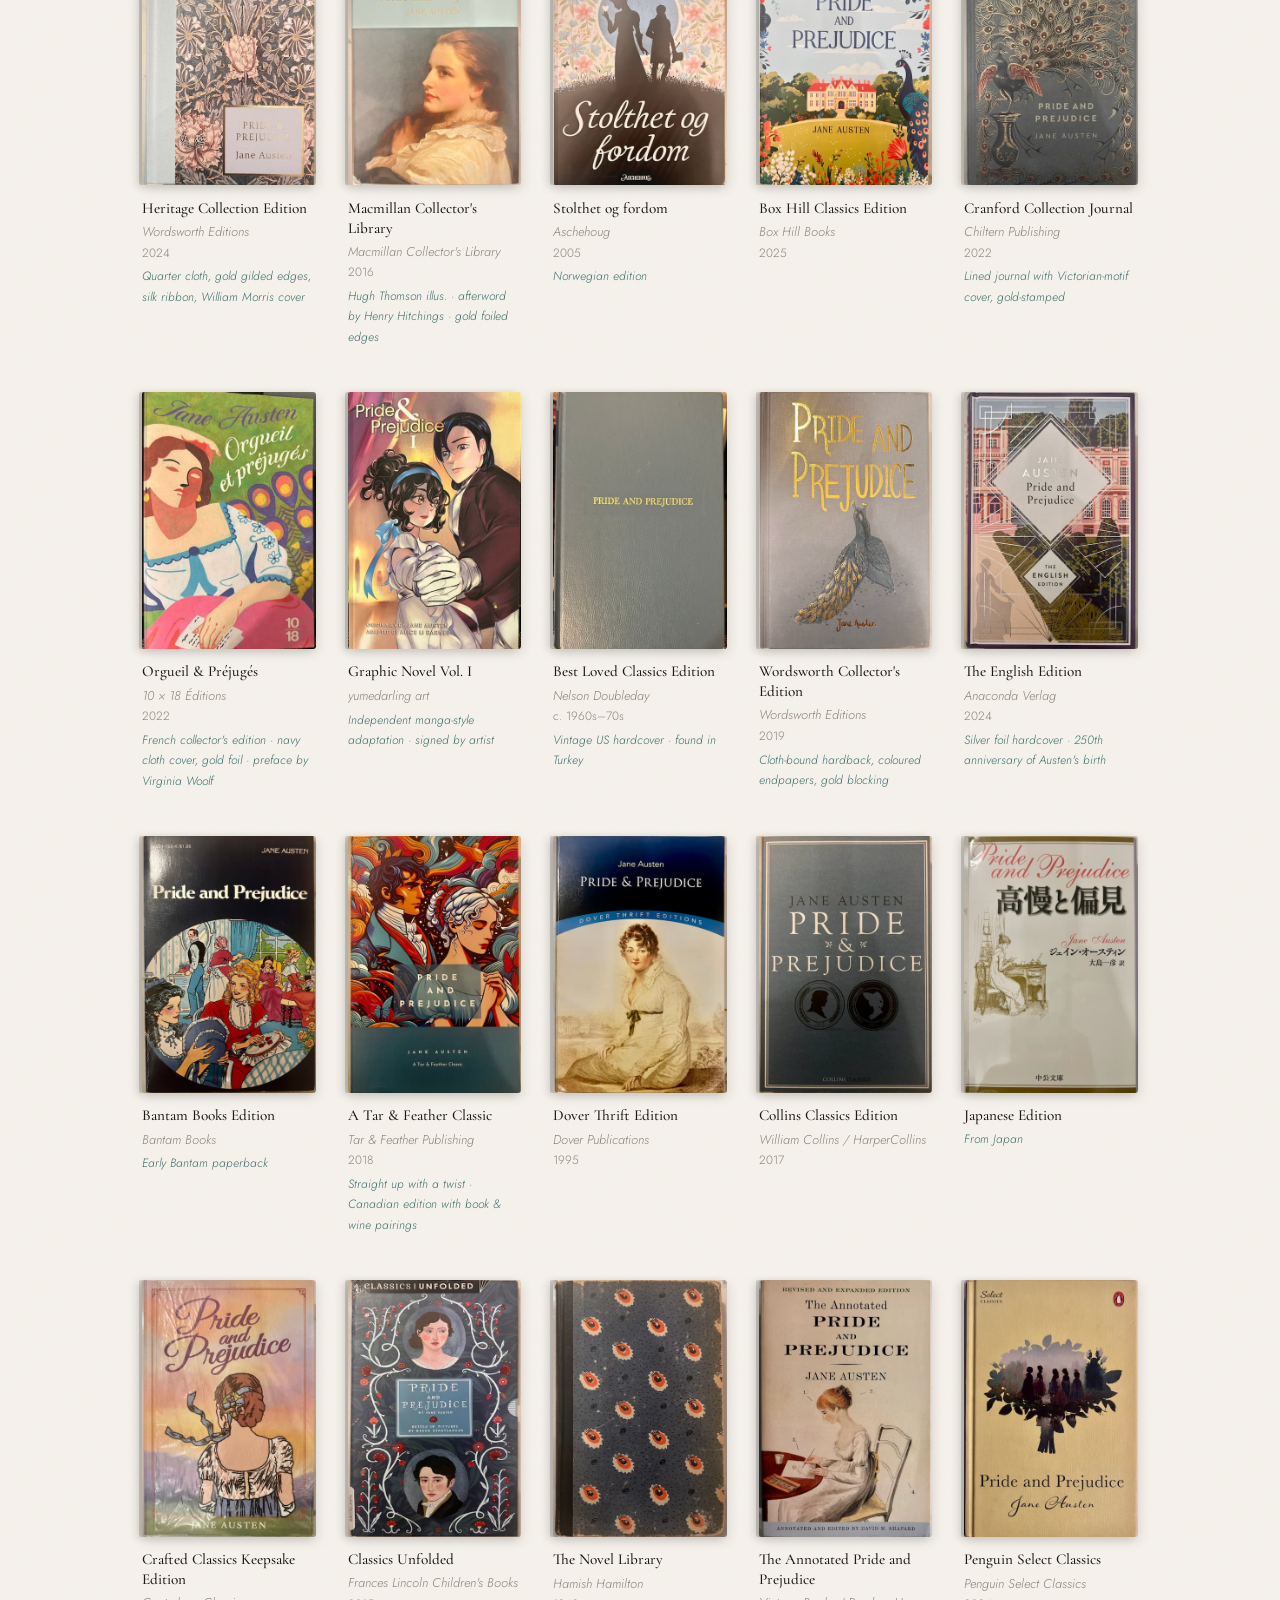
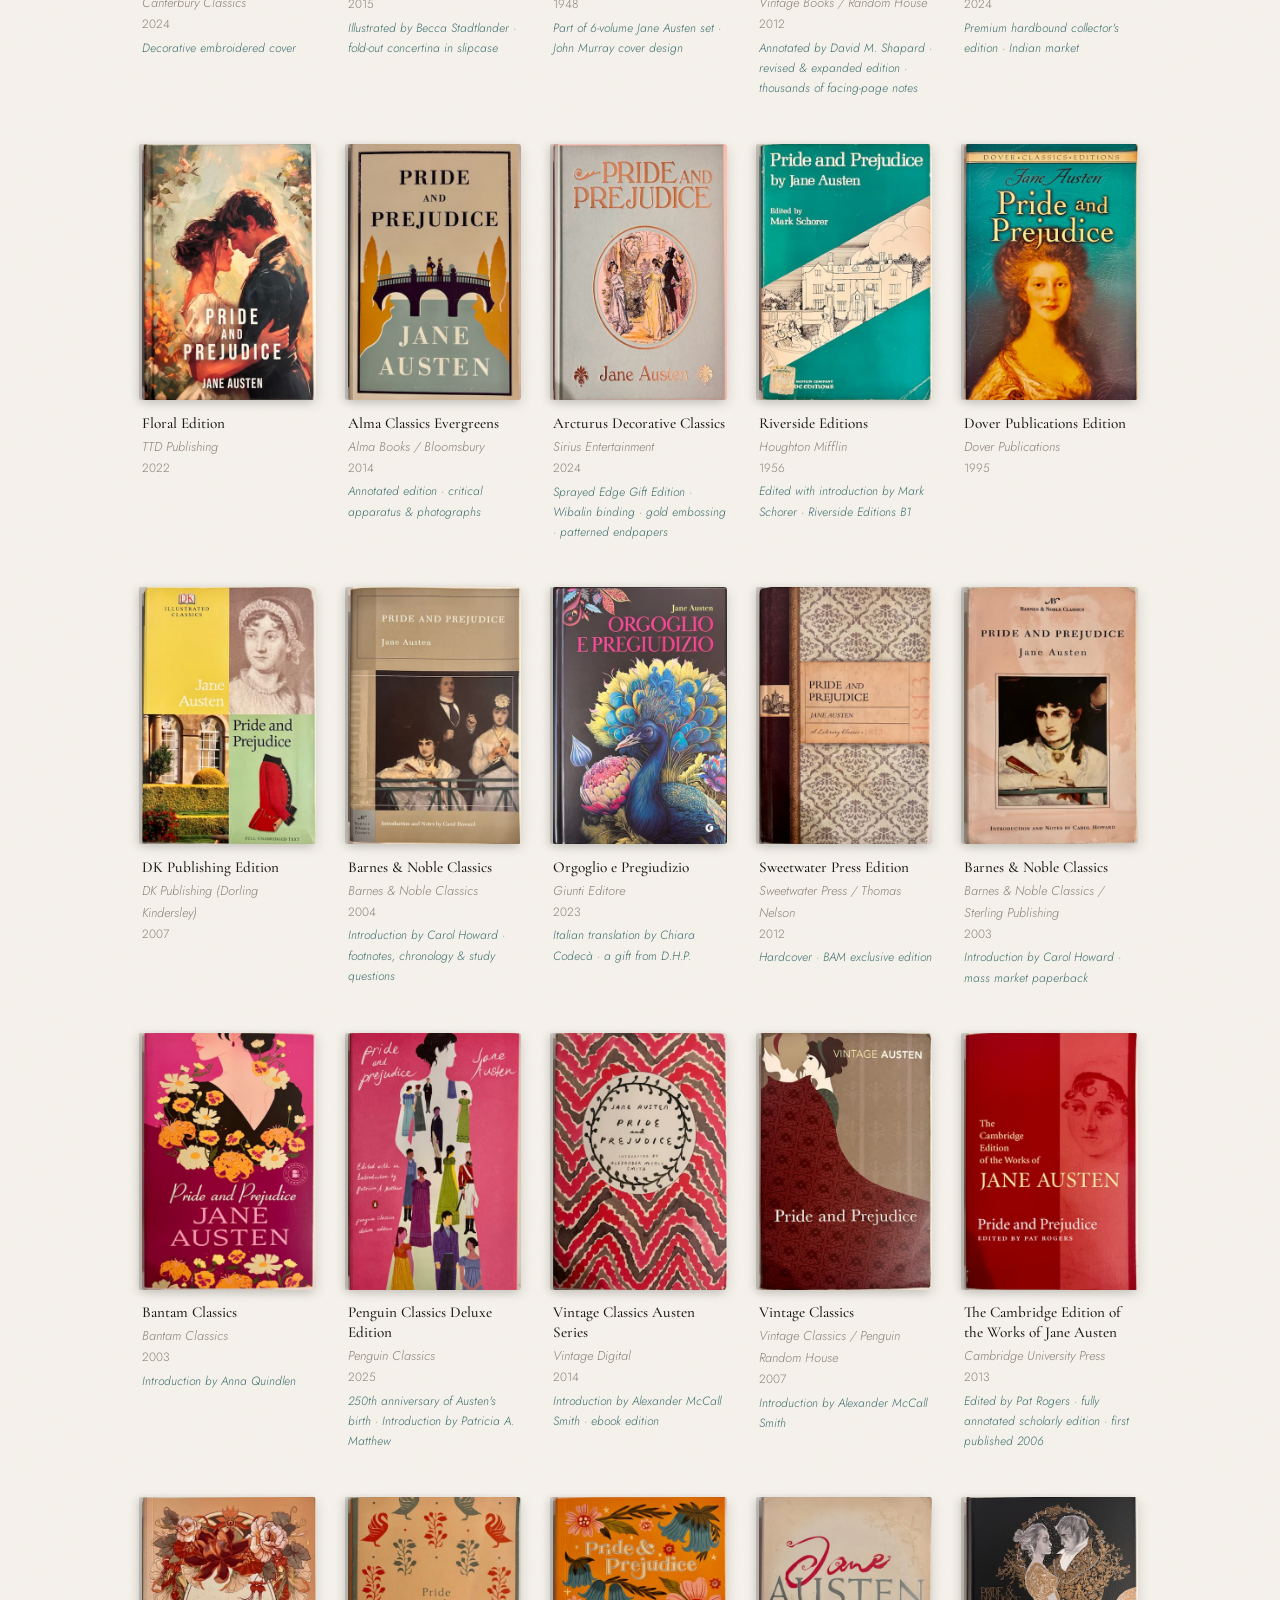
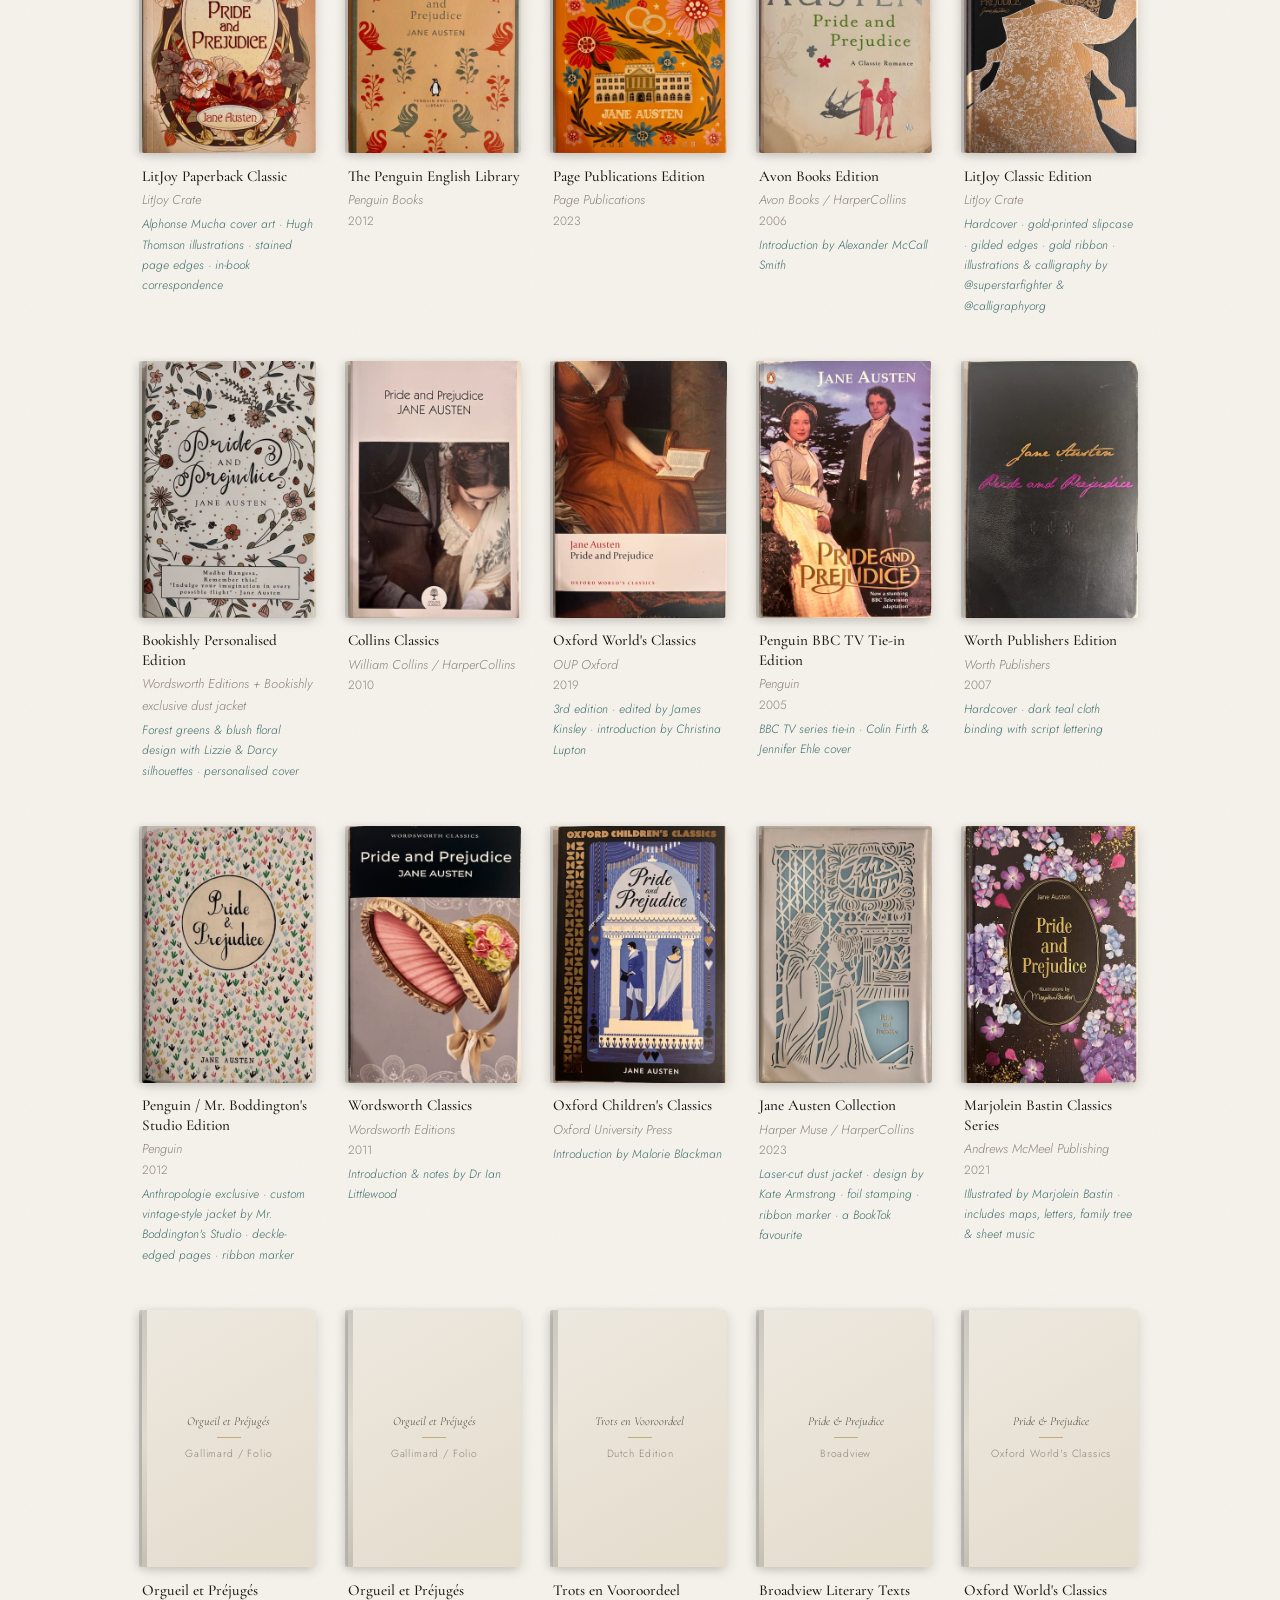
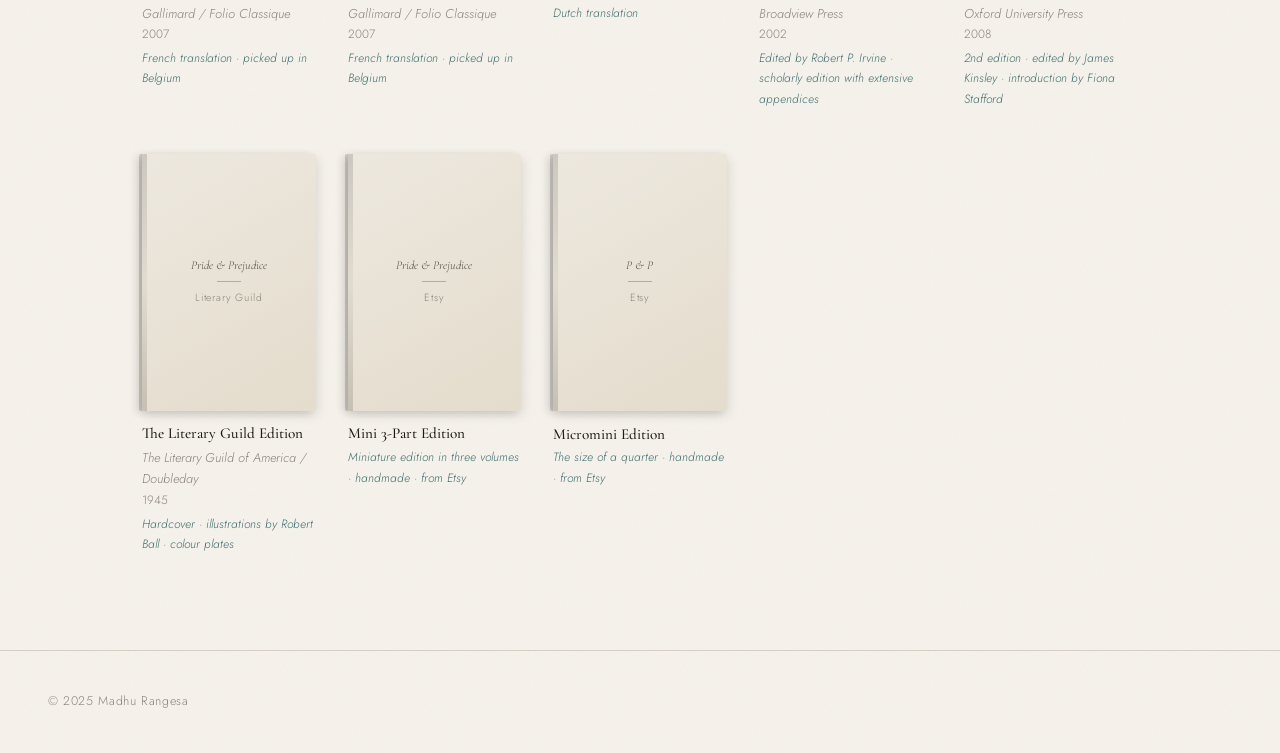
==== commit d0ee967c: "Update bookshelf.html" ====
--- a/bookshelf.html
+++ b/bookshelf.html
@@ -526,22 +526,22 @@
   </div>
 </div>
 
-       <!-- ── BOOK 11: Harper Muse ── -->
-<div class="book">
-  <div class="cover-wrap">
-    <img src="covers/harper-muse.jpg" alt="Harper Muse Jane Austen Collection"
-         onerror="this.style.display='none'; this.nextElementSibling.style.display='flex'"/>
-    <div class="cover-ph">
-      <div class="ph-title">Pride &amp; Prejudice</div>
-      <div class="ph-rule"></div>
-      <div class="ph-pub">Harper Muse</div>
-    </div>
-  </div>
-  <div class="book-meta">
-    <h2>Harper Muse Collector's Edition</h2>
-    <div class="publisher">Harper Muse / Thomas Nelson</div>
-    <div class="year">2023</div>
-    <div class="note">Laser-cut jacket, foil stamping, ribbon marker</div>
+       <!-- ── BOOK 11: Orgueil et Préjugés — Gallimard Folio (Montréal) ── -->
+<div class="book">
+  <div class="cover-wrap">
+    <img src="covers/folio-gallimard.jpg" alt="Orgueil et Préjugés Gallimard"
+         onerror="this.style.display='none'; this.nextElementSibling.style.display='flex'"/>
+    <div class="cover-ph">
+      <div class="ph-title">Orgueil et Préjugés</div>
+      <div class="ph-rule"></div>
+      <div class="ph-pub">Gallimard / Folio</div>
+    </div>
+  </div>
+  <div class="book-meta">
+    <h2>Orgueil et Préjugés</h2>
+    <div class="publisher">Gallimard / Folio Classique</div>
+    <div class="year">2007</div>
+    <div class="note">French translation · picked up in Montréal</div>
   </div>
 </div>
 
@@ -1737,6 +1737,152 @@
     <div class="publisher">Andrews McMeel Publishing</div>
     <div class="year">2021</div>
     <div class="note">Illustrated by Marjolein Bastin · includes maps, letters, family tree &amp; sheet music</div>
+  </div>
+</div>
+
+        <!-- ── NEW: Orgueil et Préjugés — Gallimard Folio (Belgium) ── -->
+<div class="book">
+  <div class="cover-wrap">
+    <img src="covers/folio-gallimard-belgium.jpg" alt="Orgueil et Préjugés Gallimard Belgium"
+         onerror="this.style.display='none'; this.nextElementSibling.style.display='flex'"/>
+    <div class="cover-ph">
+      <div class="ph-title">Orgueil et Préjugés</div>
+      <div class="ph-rule"></div>
+      <div class="ph-pub">Gallimard / Folio</div>
+    </div>
+  </div>
+  <div class="book-meta">
+    <h2>Orgueil et Préjugés</h2>
+    <div class="publisher">Gallimard / Folio Classique</div>
+    <div class="year">2007</div>
+    <div class="note">French translation · picked up in Belgium</div>
+  </div>
+</div>
+
+        <!-- ── BOOK 76: Orgueil et Préjugés — Gallimard Folio (Belgium) ── -->
+<div class="book">
+  <div class="cover-wrap">
+    <img src="covers/folio-gallimard-belgium.jpg" alt="Orgueil et Préjugés Gallimard Belgium"
+         onerror="this.style.display='none'; this.nextElementSibling.style.display='flex'"/>
+    <div class="cover-ph">
+      <div class="ph-title">Orgueil et Préjugés</div>
+      <div class="ph-rule"></div>
+      <div class="ph-pub">Gallimard / Folio</div>
+    </div>
+  </div>
+  <div class="book-meta">
+    <h2>Orgueil et Préjugés</h2>
+    <div class="publisher">Gallimard / Folio Classique</div>
+    <div class="year">2007</div>
+    <div class="note">French translation · picked up in Belgium</div>
+  </div>
+</div>
+
+<!-- ── BOOK 77: Trots en Vooroordeel (Dutch) ── -->
+<div class="book">
+  <div class="cover-wrap">
+    <img src="covers/trots-en-vooroordeel.jpg" alt="Trots en Vooroordeel"
+         onerror="this.style.display='none'; this.nextElementSibling.style.display='flex'"/>
+    <div class="cover-ph">
+      <div class="ph-title">Trots en Vooroordeel</div>
+      <div class="ph-rule"></div>
+      <div class="ph-pub">Dutch Edition</div>
+    </div>
+  </div>
+  <div class="book-meta">
+    <h2>Trots en Vooroordeel</h2>
+    <div class="note">Dutch translation</div>
+  </div>
+</div>
+
+<!-- ── BOOK 78: Broadview Literary Texts ── -->
+<div class="book">
+  <div class="cover-wrap">
+    <img src="covers/broadview-literary.jpg" alt="Broadview Literary Texts"
+         onerror="this.style.display='none'; this.nextElementSibling.style.display='flex'"/>
+    <div class="cover-ph">
+      <div class="ph-title">Pride &amp; Prejudice</div>
+      <div class="ph-rule"></div>
+      <div class="ph-pub">Broadview</div>
+    </div>
+  </div>
+  <div class="book-meta">
+    <h2>Broadview Literary Texts</h2>
+    <div class="publisher">Broadview Press</div>
+    <div class="year">2002</div>
+    <div class="note">Edited by Robert P. Irvine · scholarly edition with extensive appendices</div>
+  </div>
+</div>
+
+<!-- ── BOOK 79: Oxford World's Classics 2008 ── -->
+<div class="book">
+  <div class="cover-wrap">
+    <img src="covers/oxford-worlds-classics-2008.jpg" alt="Oxford World's Classics 2008"
+         onerror="this.style.display='none'; this.nextElementSibling.style.display='flex'"/>
+    <div class="cover-ph">
+      <div class="ph-title">Pride &amp; Prejudice</div>
+      <div class="ph-rule"></div>
+      <div class="ph-pub">Oxford World's Classics</div>
+    </div>
+  </div>
+  <div class="book-meta">
+    <h2>Oxford World's Classics</h2>
+    <div class="publisher">Oxford University Press</div>
+    <div class="year">2008</div>
+    <div class="note">2nd edition · edited by James Kinsley · introduction by Fiona Stafford</div>
+  </div>
+</div>
+
+<!-- ── BOOK 80: Literary Guild 1945 ── -->
+<div class="book">
+  <div class="cover-wrap">
+    <img src="covers/literary-guild-1945.jpg" alt="Literary Guild 1945"
+         onerror="this.style.display='none'; this.nextElementSibling.style.display='flex'"/>
+    <div class="cover-ph">
+      <div class="ph-title">Pride &amp; Prejudice</div>
+      <div class="ph-rule"></div>
+      <div class="ph-pub">Literary Guild</div>
+    </div>
+  </div>
+  <div class="book-meta">
+    <h2>The Literary Guild Edition</h2>
+    <div class="publisher">The Literary Guild of America / Doubleday</div>
+    <div class="year">1945</div>
+    <div class="note">Hardcover · illustrations by Robert Ball · colour plates</div>
+  </div>
+</div>
+
+<!-- ── BOOK 81: Mini 3-Part Edition (Etsy) ── -->
+<div class="book">
+  <div class="cover-wrap">
+    <img src="covers/etsy-mini-3part.jpg" alt="Mini 3-Part Book"
+         onerror="this.style.display='none'; this.nextElementSibling.style.display='flex'"/>
+    <div class="cover-ph">
+      <div class="ph-title">Pride &amp; Prejudice</div>
+      <div class="ph-rule"></div>
+      <div class="ph-pub">Etsy</div>
+    </div>
+  </div>
+  <div class="book-meta">
+    <h2>Mini 3-Part Edition</h2>
+    <div class="note">Miniature edition in three volumes · handmade · from Etsy</div>
+  </div>
+</div>
+
+<!-- ── BOOK 82: Micromini Edition (Etsy) ── -->
+<div class="book">
+  <div class="cover-wrap">
+    <img src="covers/etsy-micromini.jpg" alt="Micromini Edition"
+         onerror="this.style.display='none'; this.nextElementSibling.style.display='flex'"/>
+    <div class="cover-ph">
+      <div class="ph-title">P &amp; P</div>
+      <div class="ph-rule"></div>
+      <div class="ph-pub">Etsy</div>
+    </div>
+  </div>
+  <div class="book-meta">
+    <h2>Micromini Edition</h2>
+    <div class="note">The size of a quarter · handmade · from Etsy</div>
   </div>
 </div>
         
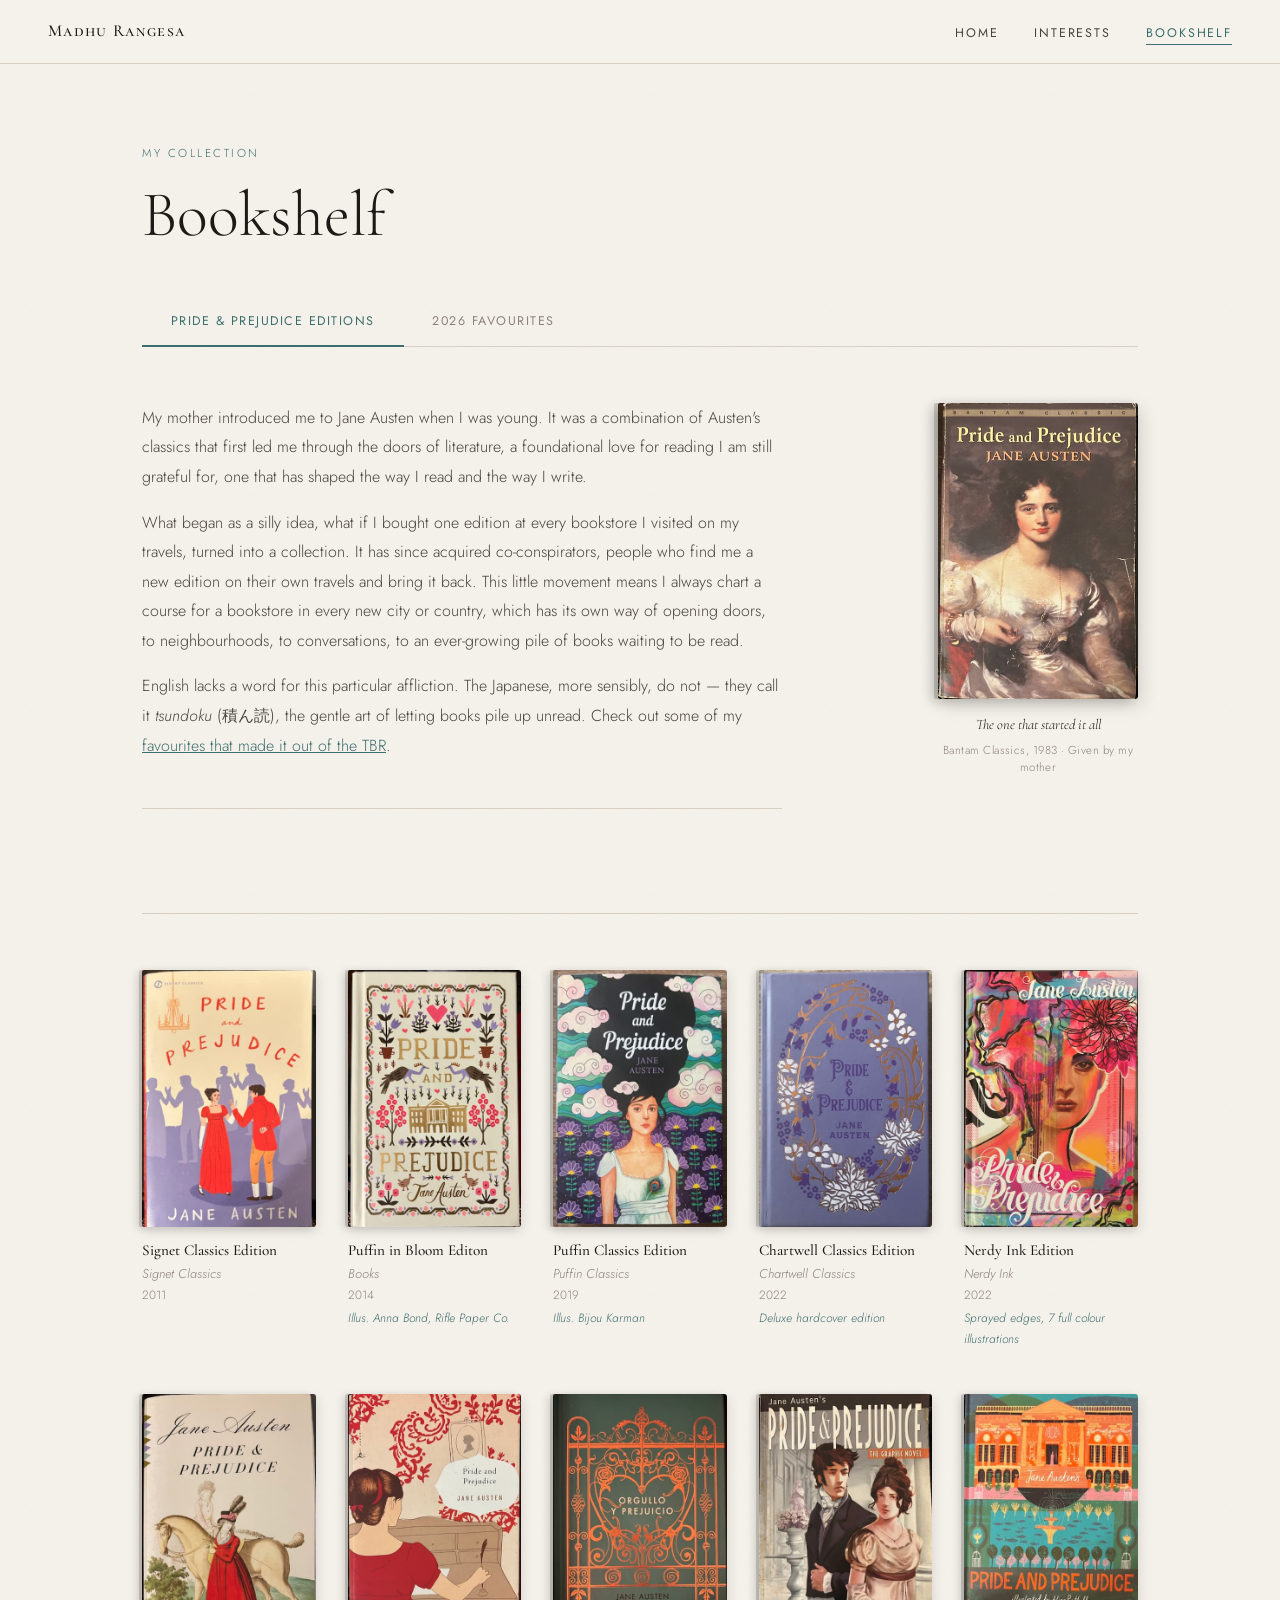
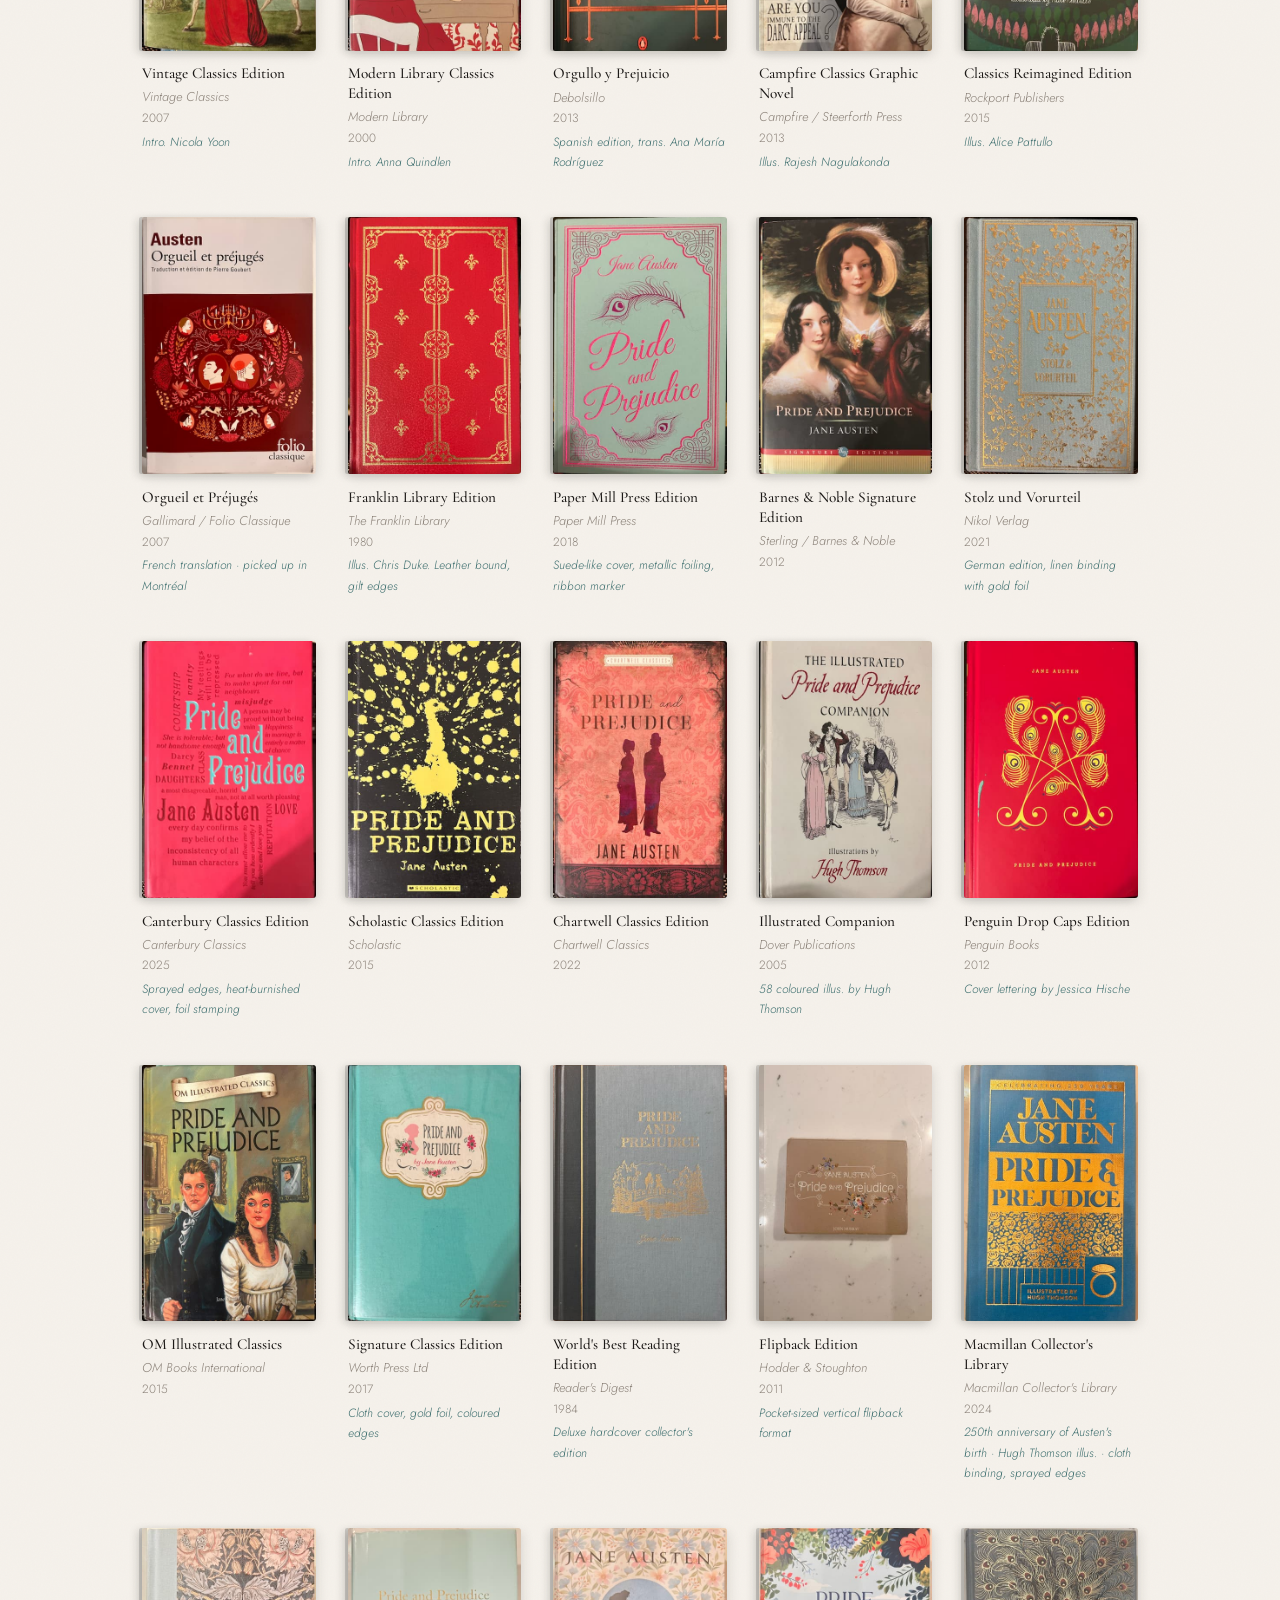
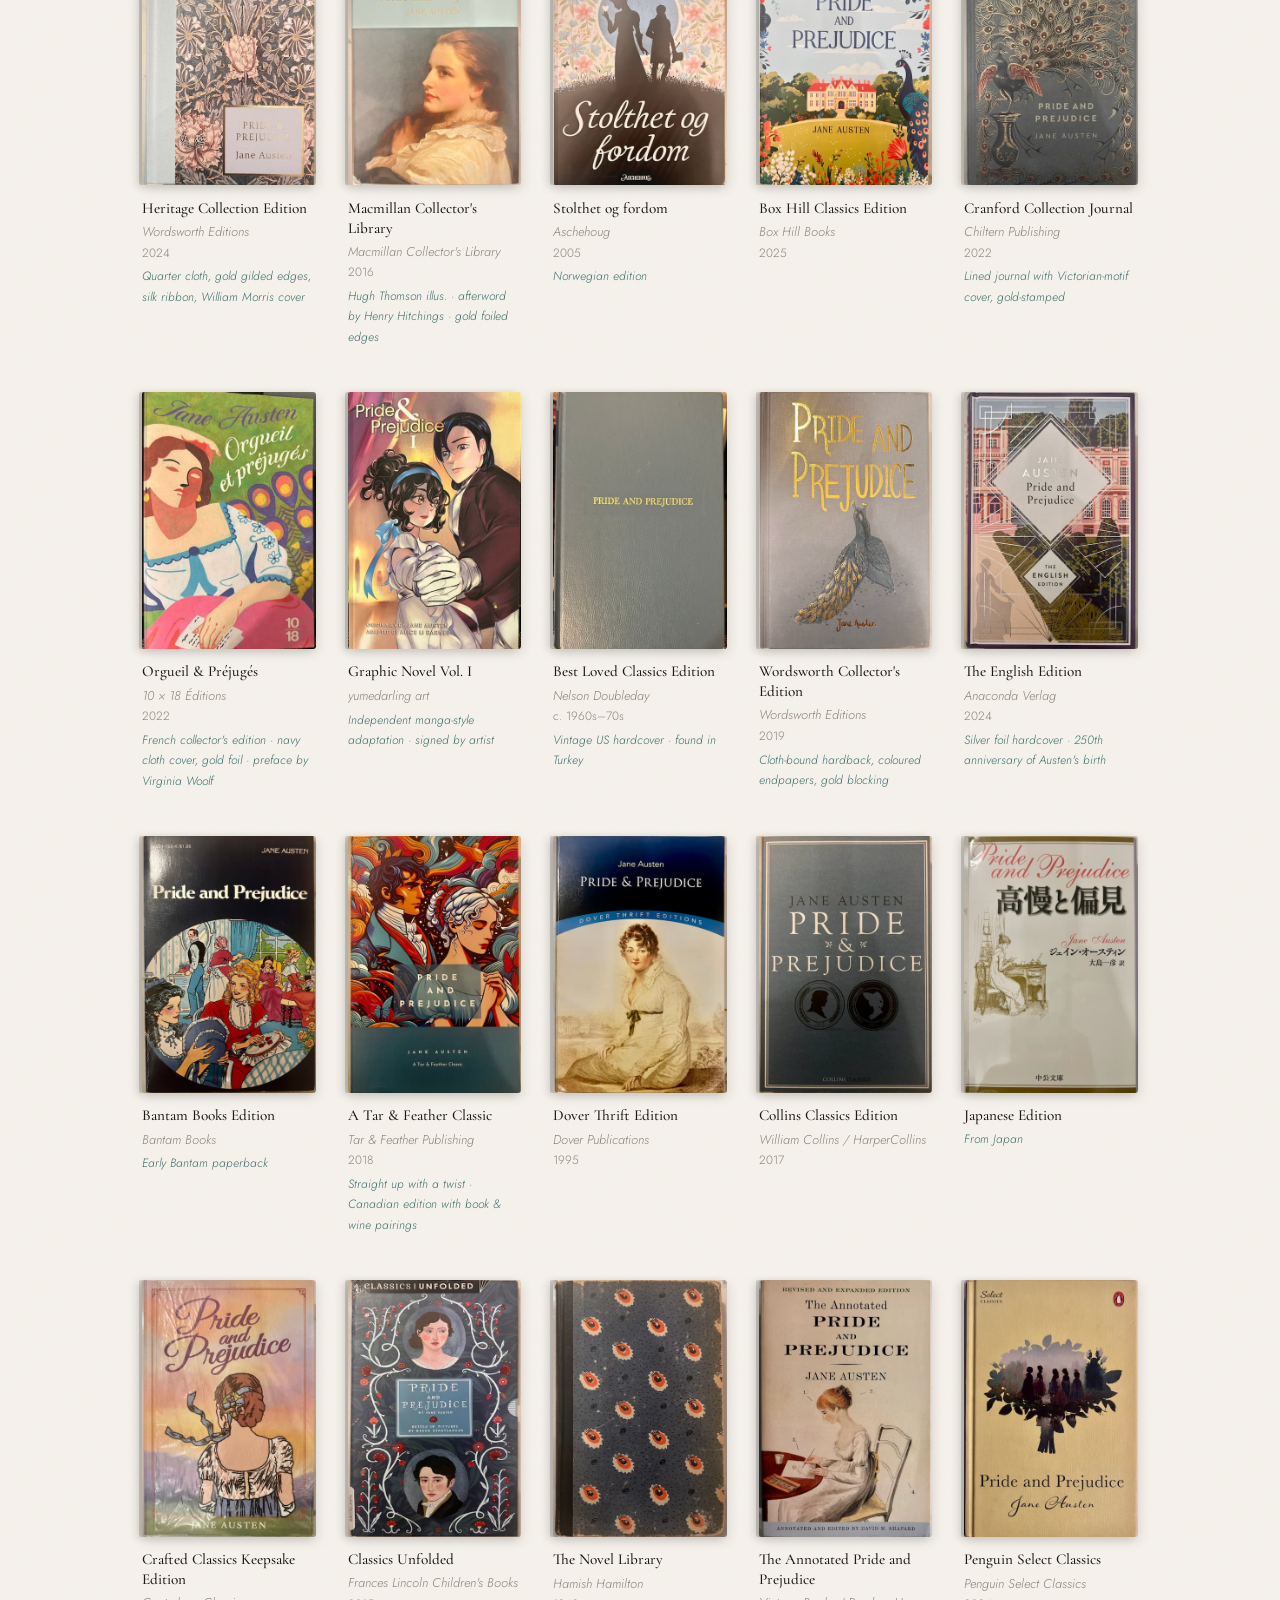
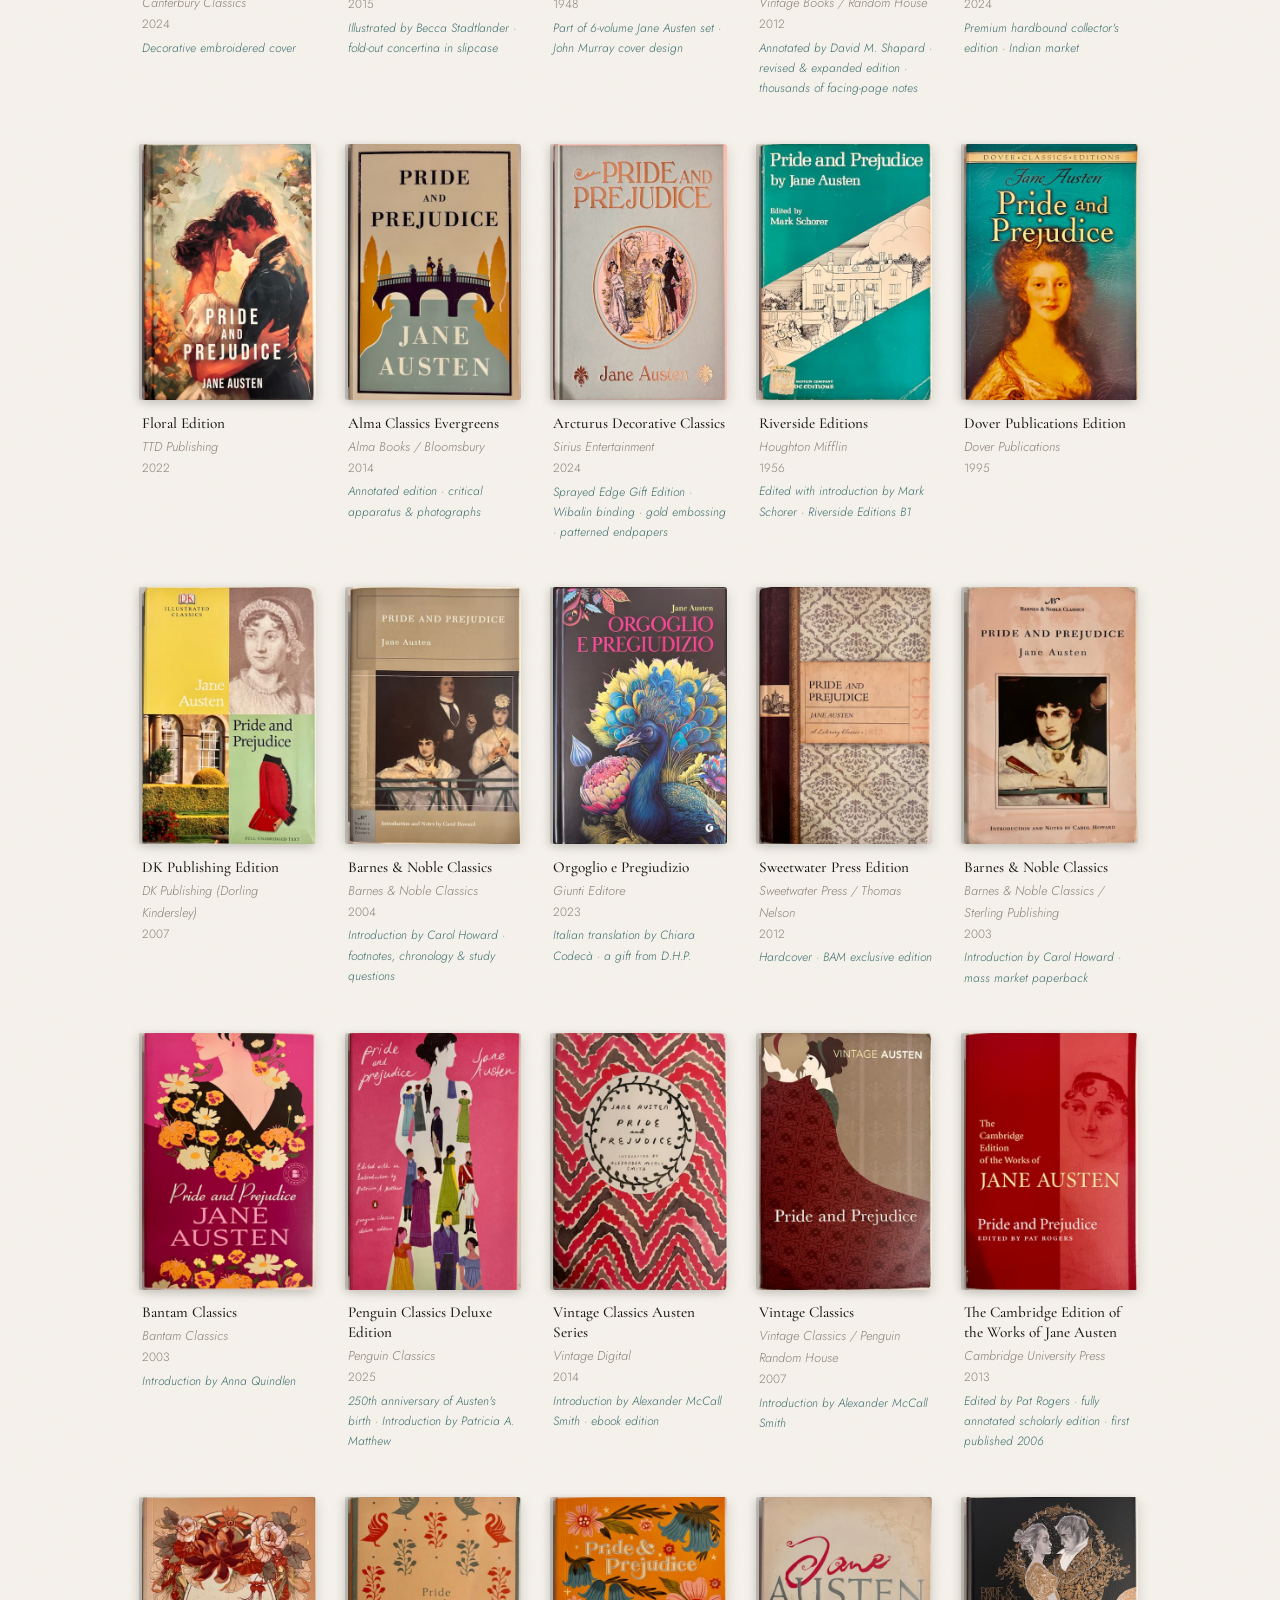
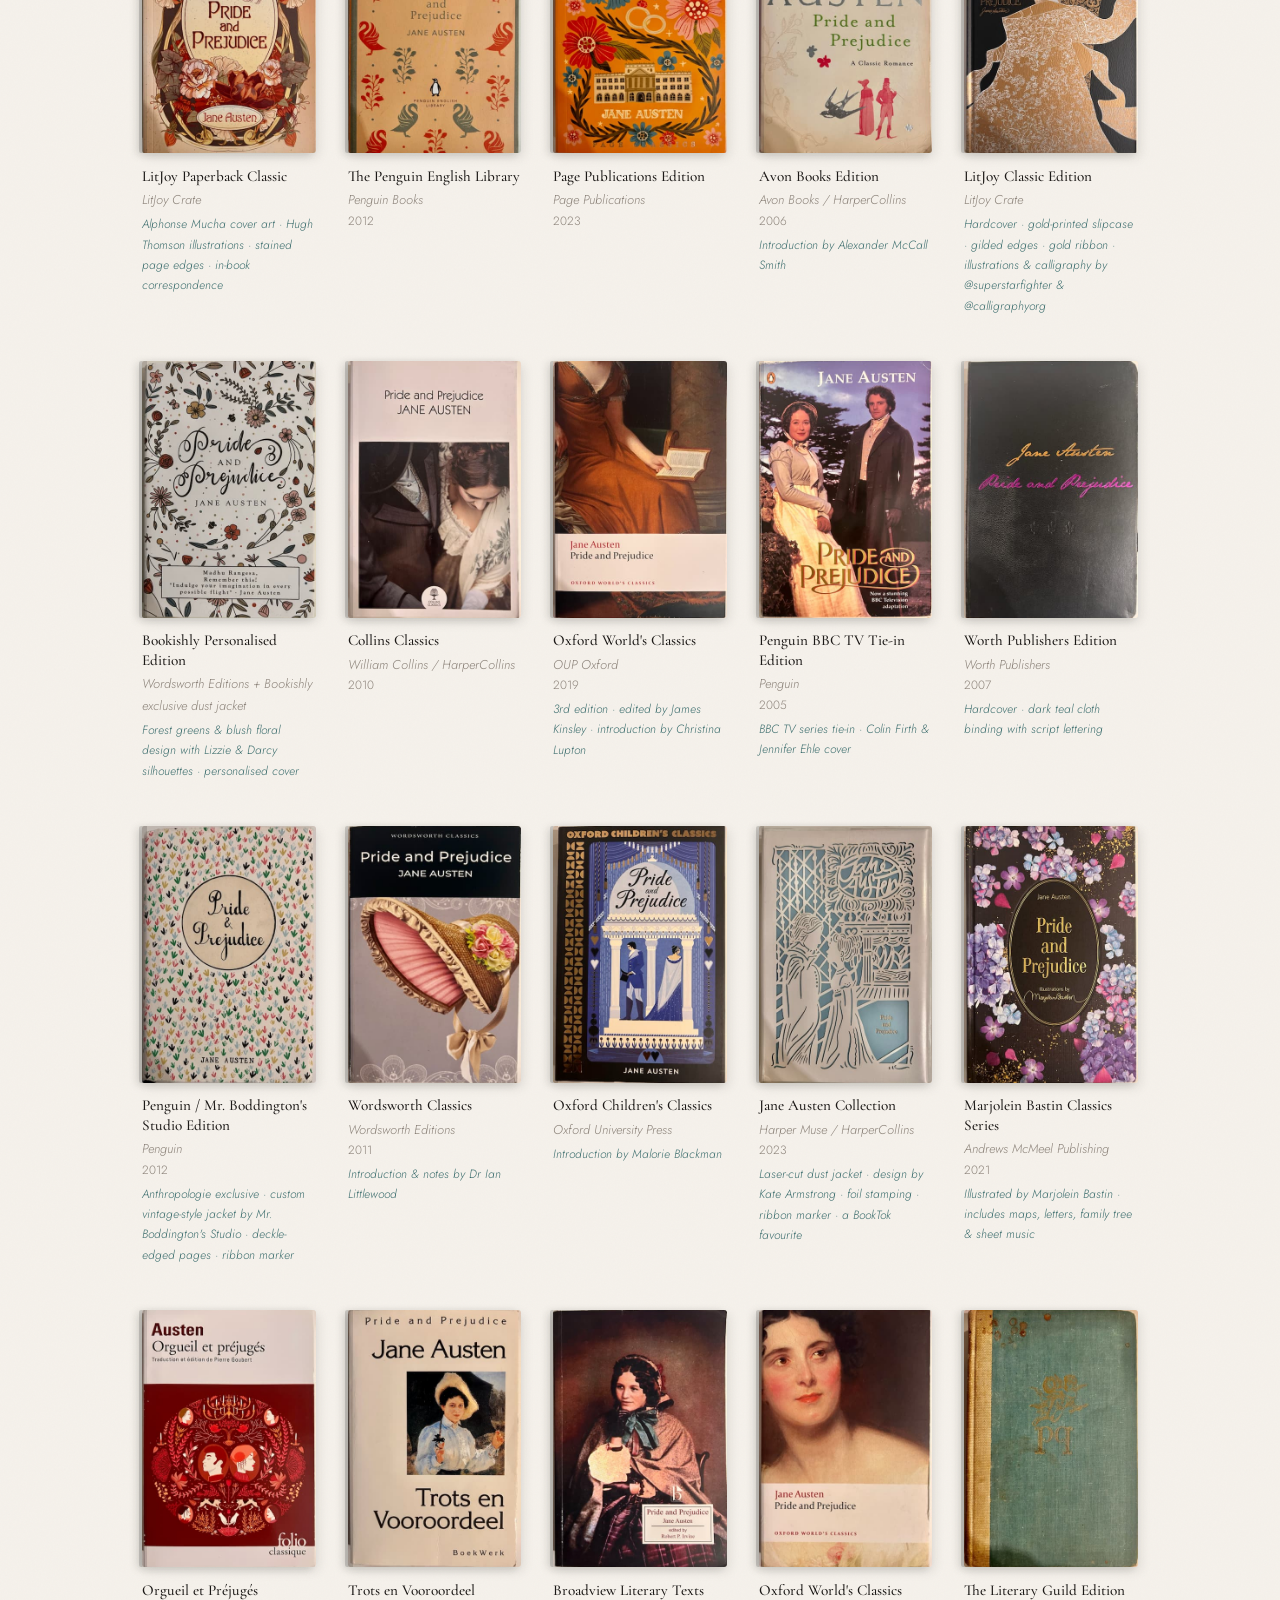
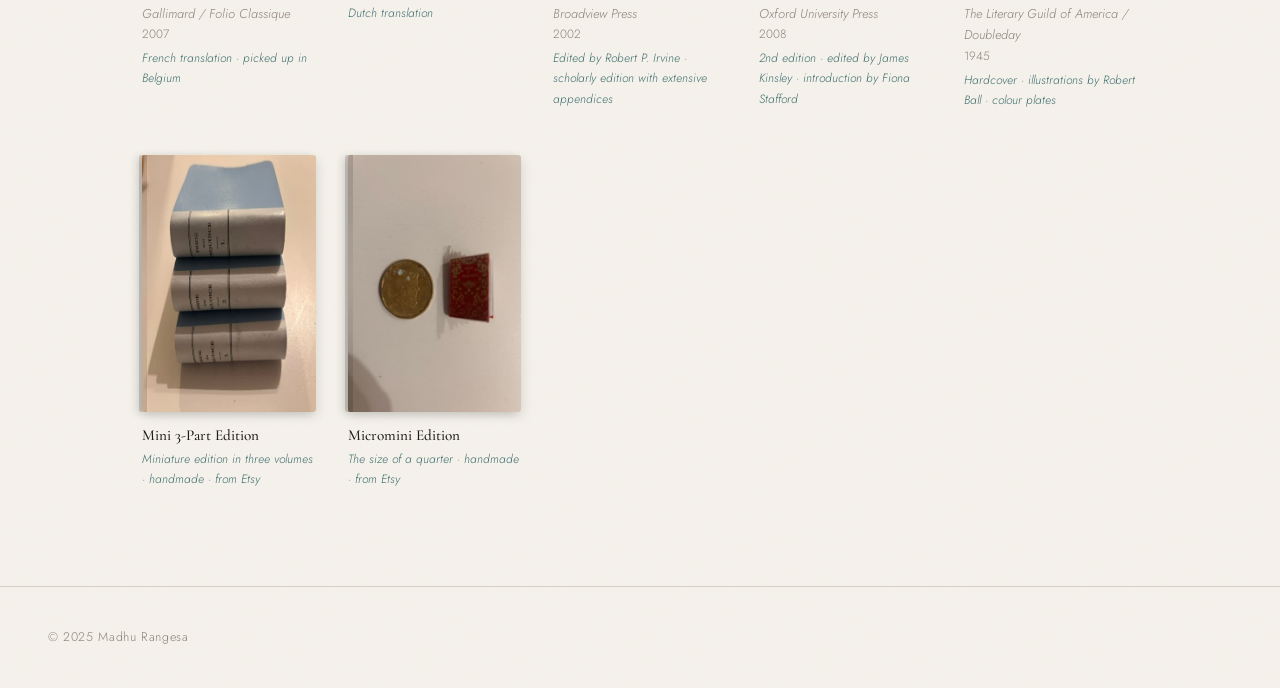
==== commit 428b2fe4: "Update bookshelf.html" ====
--- a/bookshelf.html
+++ b/bookshelf.html
@@ -1740,25 +1740,6 @@
   </div>
 </div>
 
-        <!-- ── NEW: Orgueil et Préjugés — Gallimard Folio (Belgium) ── -->
-<div class="book">
-  <div class="cover-wrap">
-    <img src="covers/folio-gallimard-belgium.jpg" alt="Orgueil et Préjugés Gallimard Belgium"
-         onerror="this.style.display='none'; this.nextElementSibling.style.display='flex'"/>
-    <div class="cover-ph">
-      <div class="ph-title">Orgueil et Préjugés</div>
-      <div class="ph-rule"></div>
-      <div class="ph-pub">Gallimard / Folio</div>
-    </div>
-  </div>
-  <div class="book-meta">
-    <h2>Orgueil et Préjugés</h2>
-    <div class="publisher">Gallimard / Folio Classique</div>
-    <div class="year">2007</div>
-    <div class="note">French translation · picked up in Belgium</div>
-  </div>
-</div>
-
         <!-- ── BOOK 76: Orgueil et Préjugés — Gallimard Folio (Belgium) ── -->
 <div class="book">
   <div class="cover-wrap">
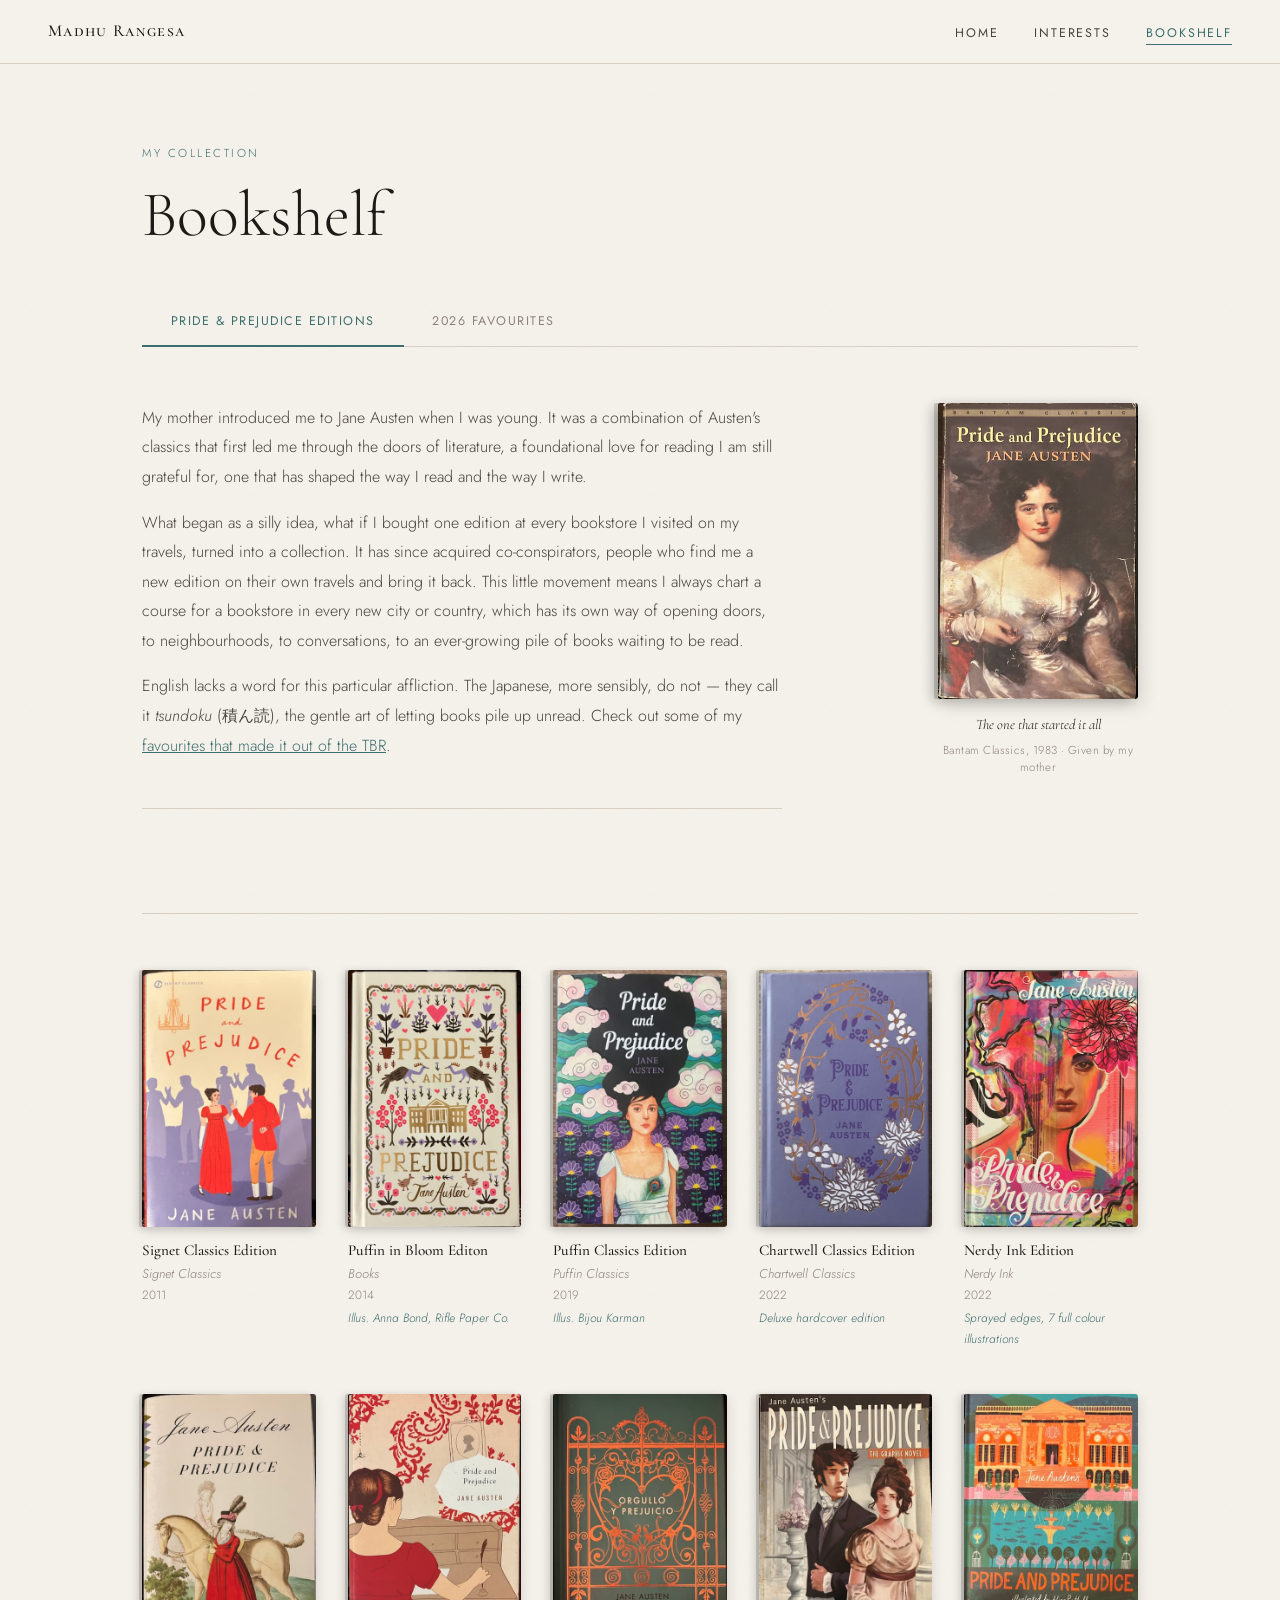
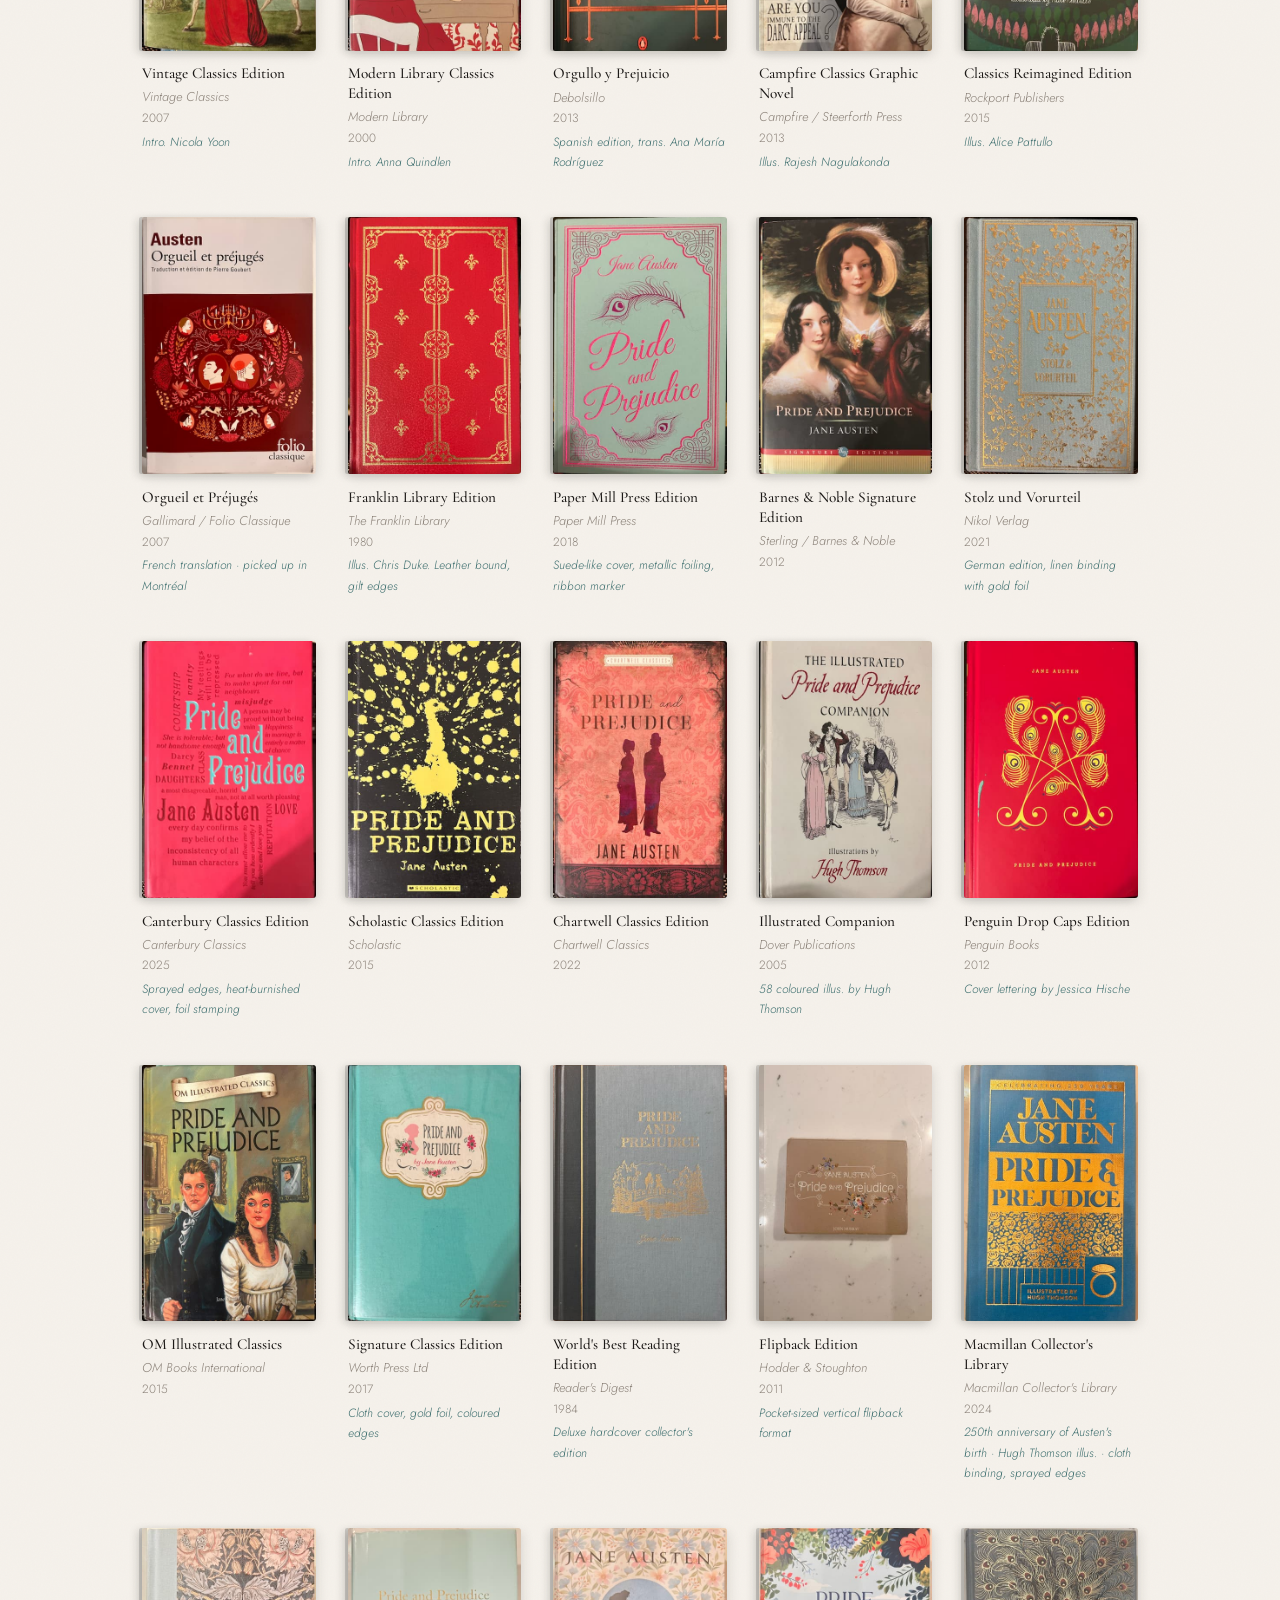
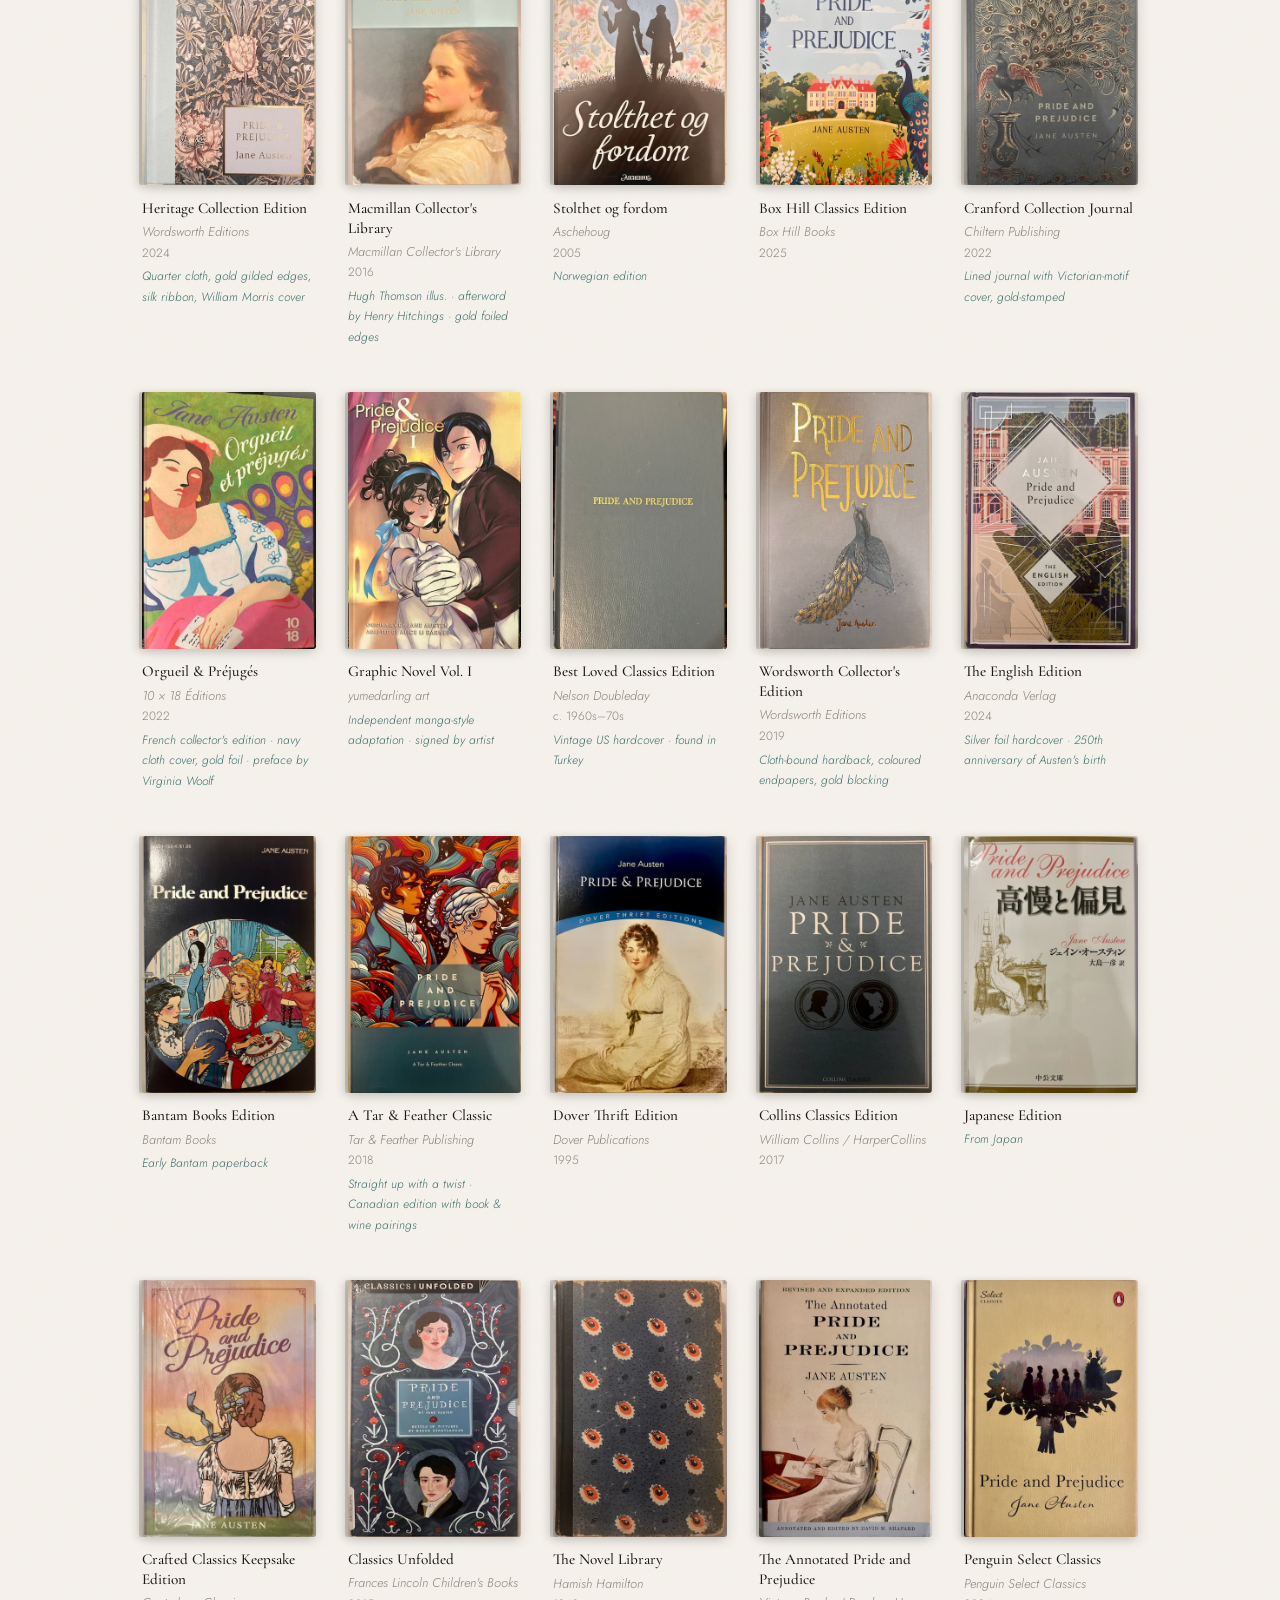
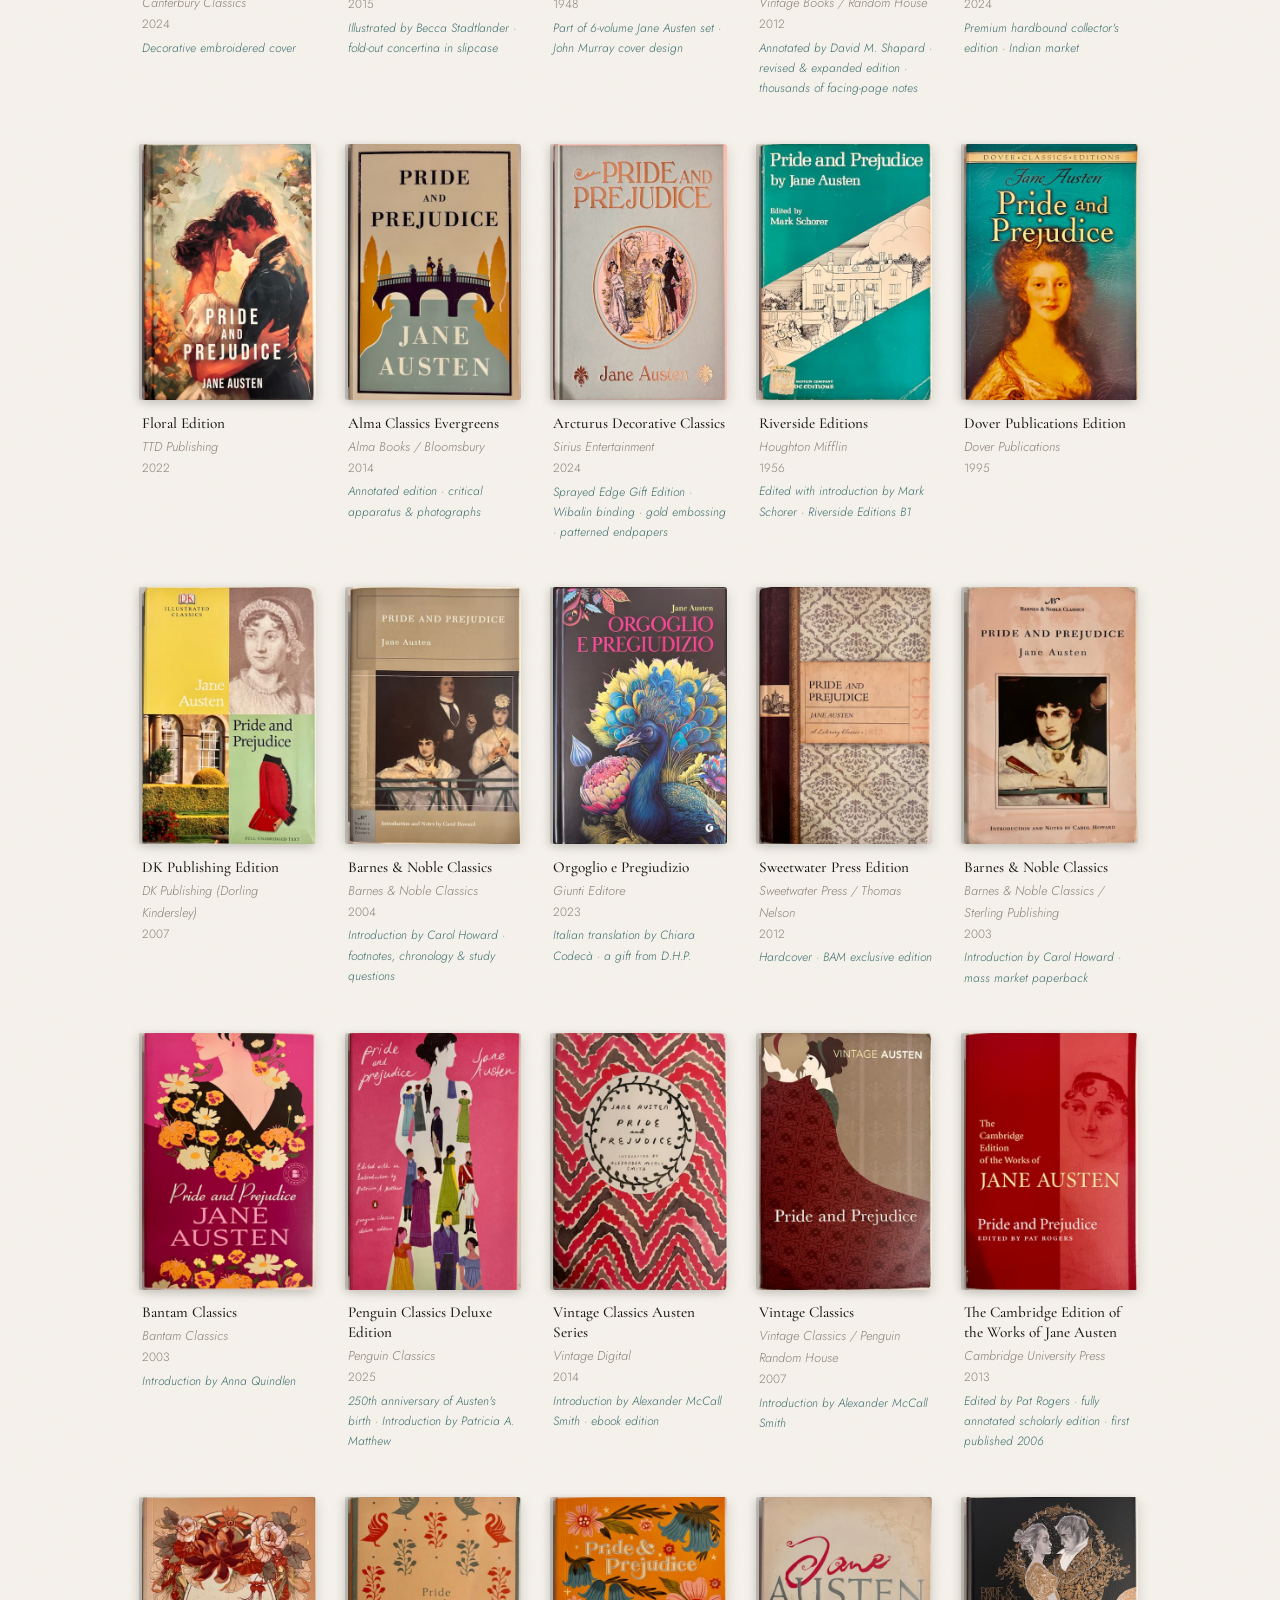
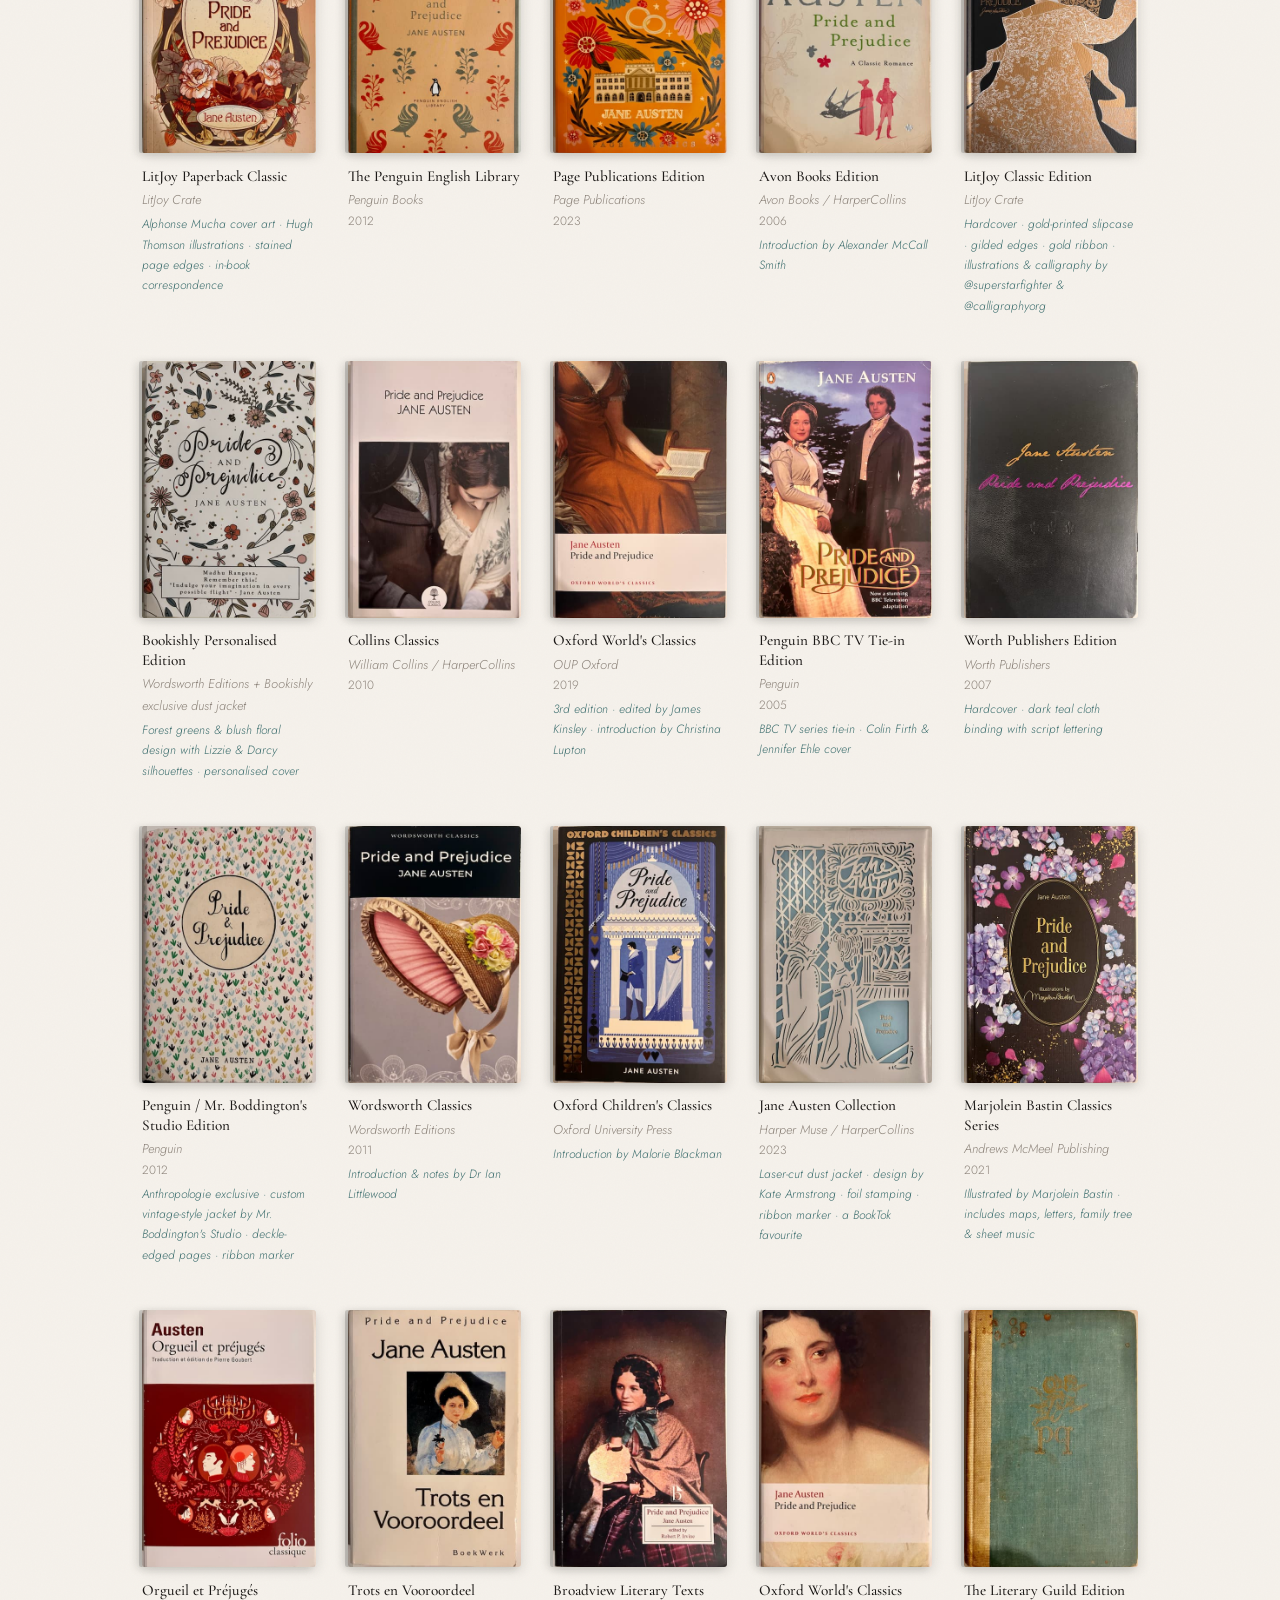
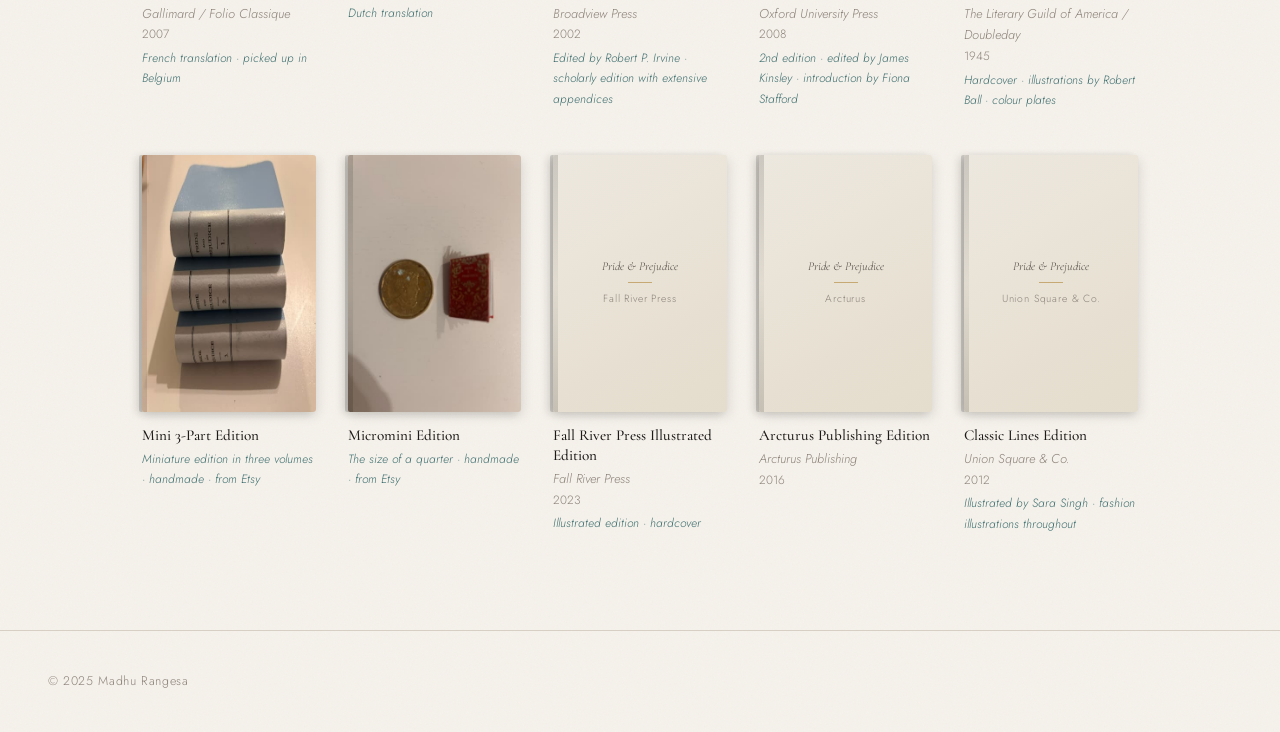
==== commit f5cbd255: "Update bookshelf.html" ====
--- a/bookshelf.html
+++ b/bookshelf.html
@@ -1866,6 +1866,62 @@
     <div class="note">The size of a quarter · handmade · from Etsy</div>
   </div>
 </div>
+
+        <!-- ── BOOK 83: Fall River Press Illustrated Edition ── -->
+<div class="book">
+  <div class="cover-wrap">
+    <img src="covers/fall-river-illustrated.jpg" alt="Fall River Press Illustrated Edition"
+         onerror="this.style.display='none'; this.nextElementSibling.style.display='flex'"/>
+    <div class="cover-ph">
+      <div class="ph-title">Pride &amp; Prejudice</div>
+      <div class="ph-rule"></div>
+      <div class="ph-pub">Fall River Press</div>
+    </div>
+  </div>
+  <div class="book-meta">
+    <h2>Fall River Press Illustrated Edition</h2>
+    <div class="publisher">Fall River Press</div>
+    <div class="year">2023</div>
+    <div class="note">Illustrated edition · hardcover</div>
+  </div>
+</div>
+
+<!-- ── BOOK 84: Arcturus Publishing Edition ── -->
+<div class="book">
+  <div class="cover-wrap">
+    <img src="covers/arcturus-2016.jpg" alt="Arcturus Publishing Edition"
+         onerror="this.style.display='none'; this.nextElementSibling.style.display='flex'"/>
+    <div class="cover-ph">
+      <div class="ph-title">Pride &amp; Prejudice</div>
+      <div class="ph-rule"></div>
+      <div class="ph-pub">Arcturus</div>
+    </div>
+  </div>
+  <div class="book-meta">
+    <h2>Arcturus Publishing Edition</h2>
+    <div class="publisher">Arcturus Publishing</div>
+    <div class="year">2016</div>
+  </div>
+</div>
+
+<!-- ── BOOK 85: Classic Lines Edition (Union Square & Co.) ── -->
+<div class="book">
+  <div class="cover-wrap">
+    <img src="covers/classic-lines.jpg" alt="Classic Lines Edition"
+         onerror="this.style.display='none'; this.nextElementSibling.style.display='flex'"/>
+    <div class="cover-ph">
+      <div class="ph-title">Pride &amp; Prejudice</div>
+      <div class="ph-rule"></div>
+      <div class="ph-pub">Union Square &amp; Co.</div>
+    </div>
+  </div>
+  <div class="book-meta">
+    <h2>Classic Lines Edition</h2>
+    <div class="publisher">Union Square &amp; Co.</div>
+    <div class="year">2012</div>
+    <div class="note">Illustrated by Sara Singh · fashion illustrations throughout</div>
+  </div>
+</div>
         
         <!-- ── TO ADD MORE: copy any block above and paste it here ── -->
 
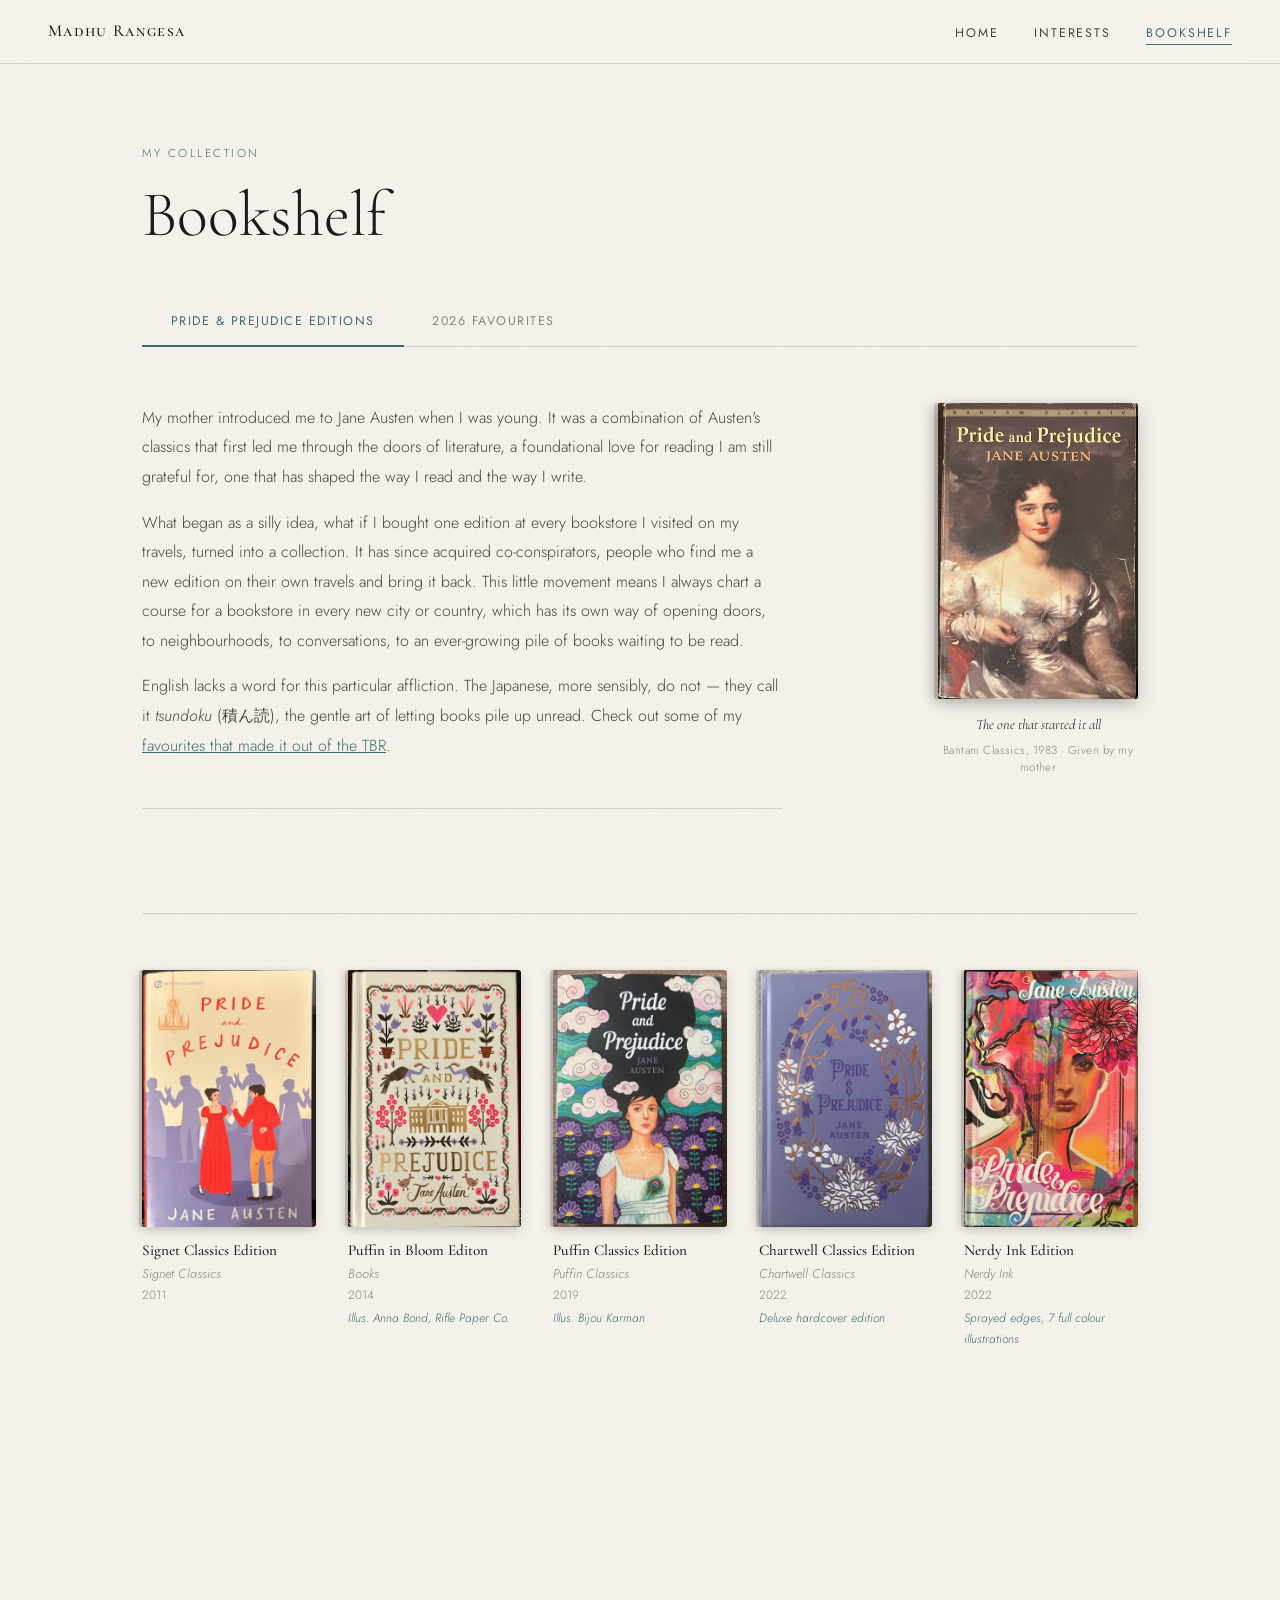
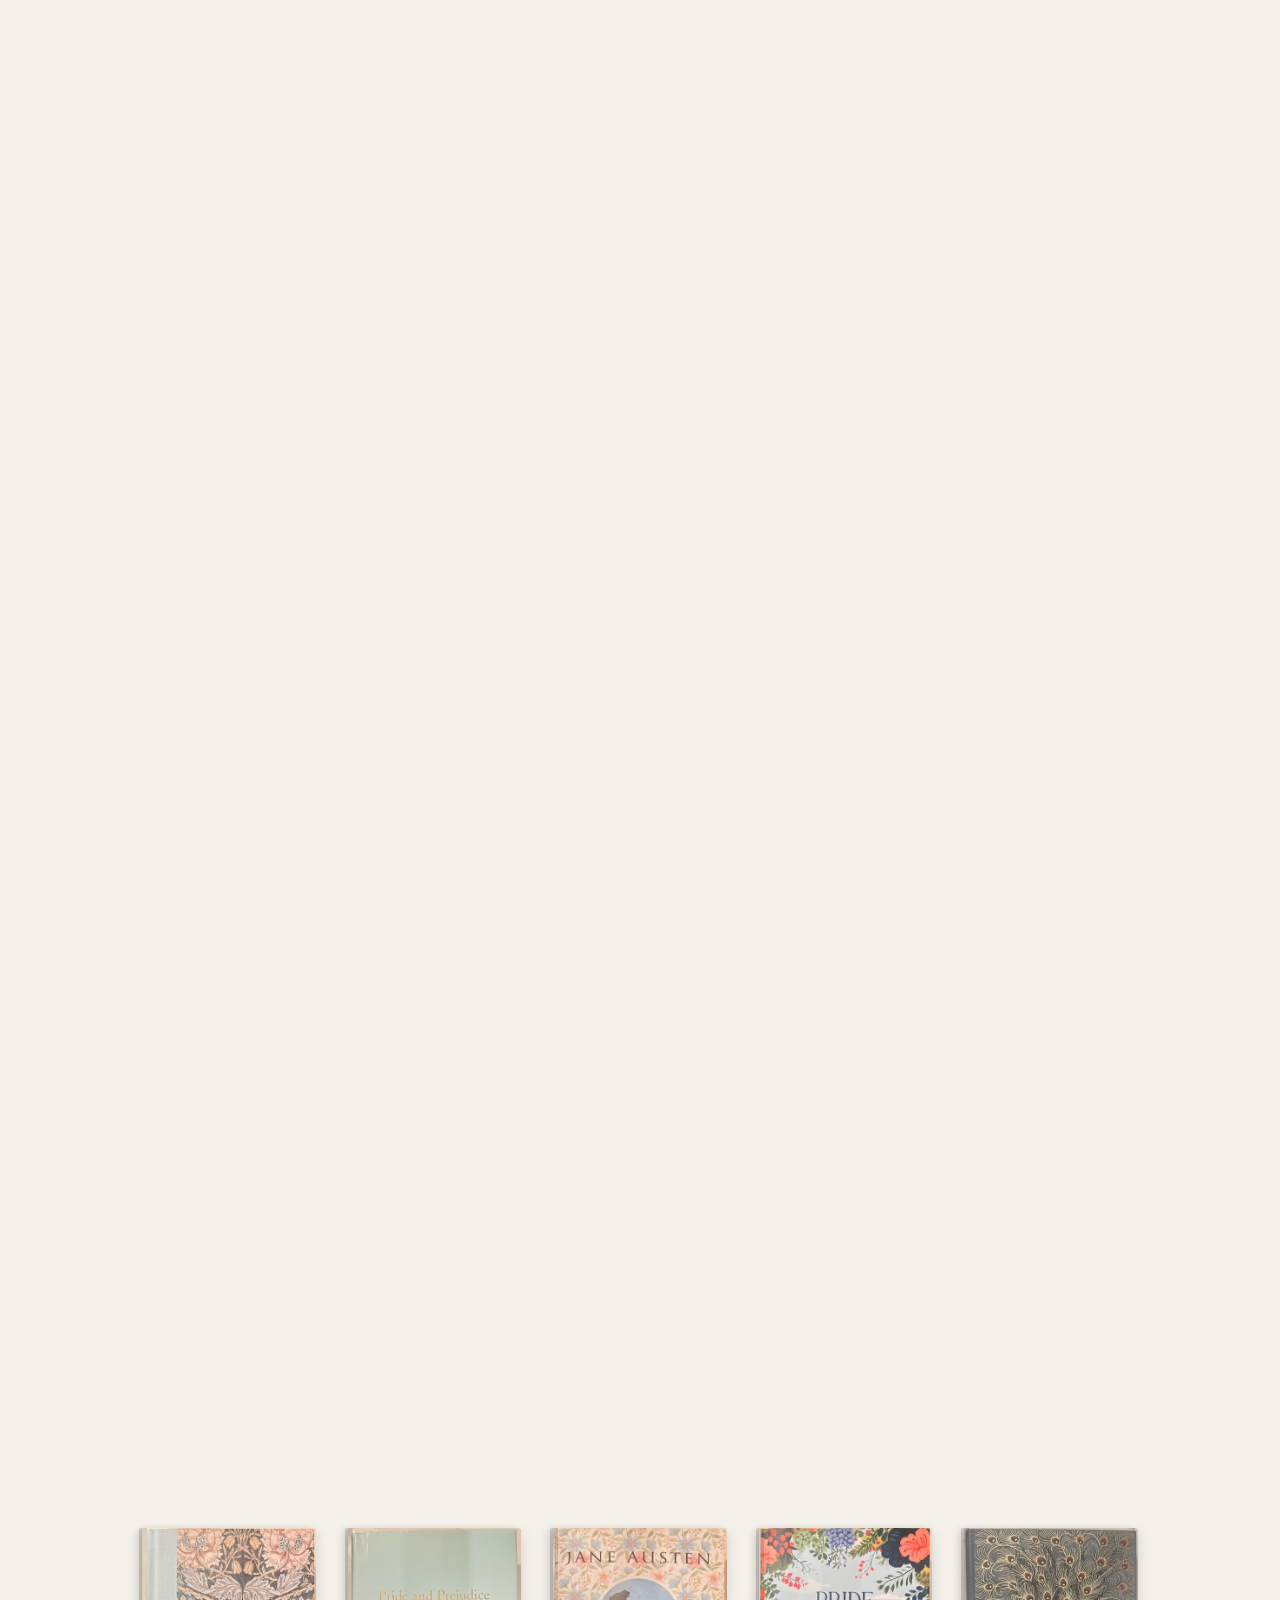
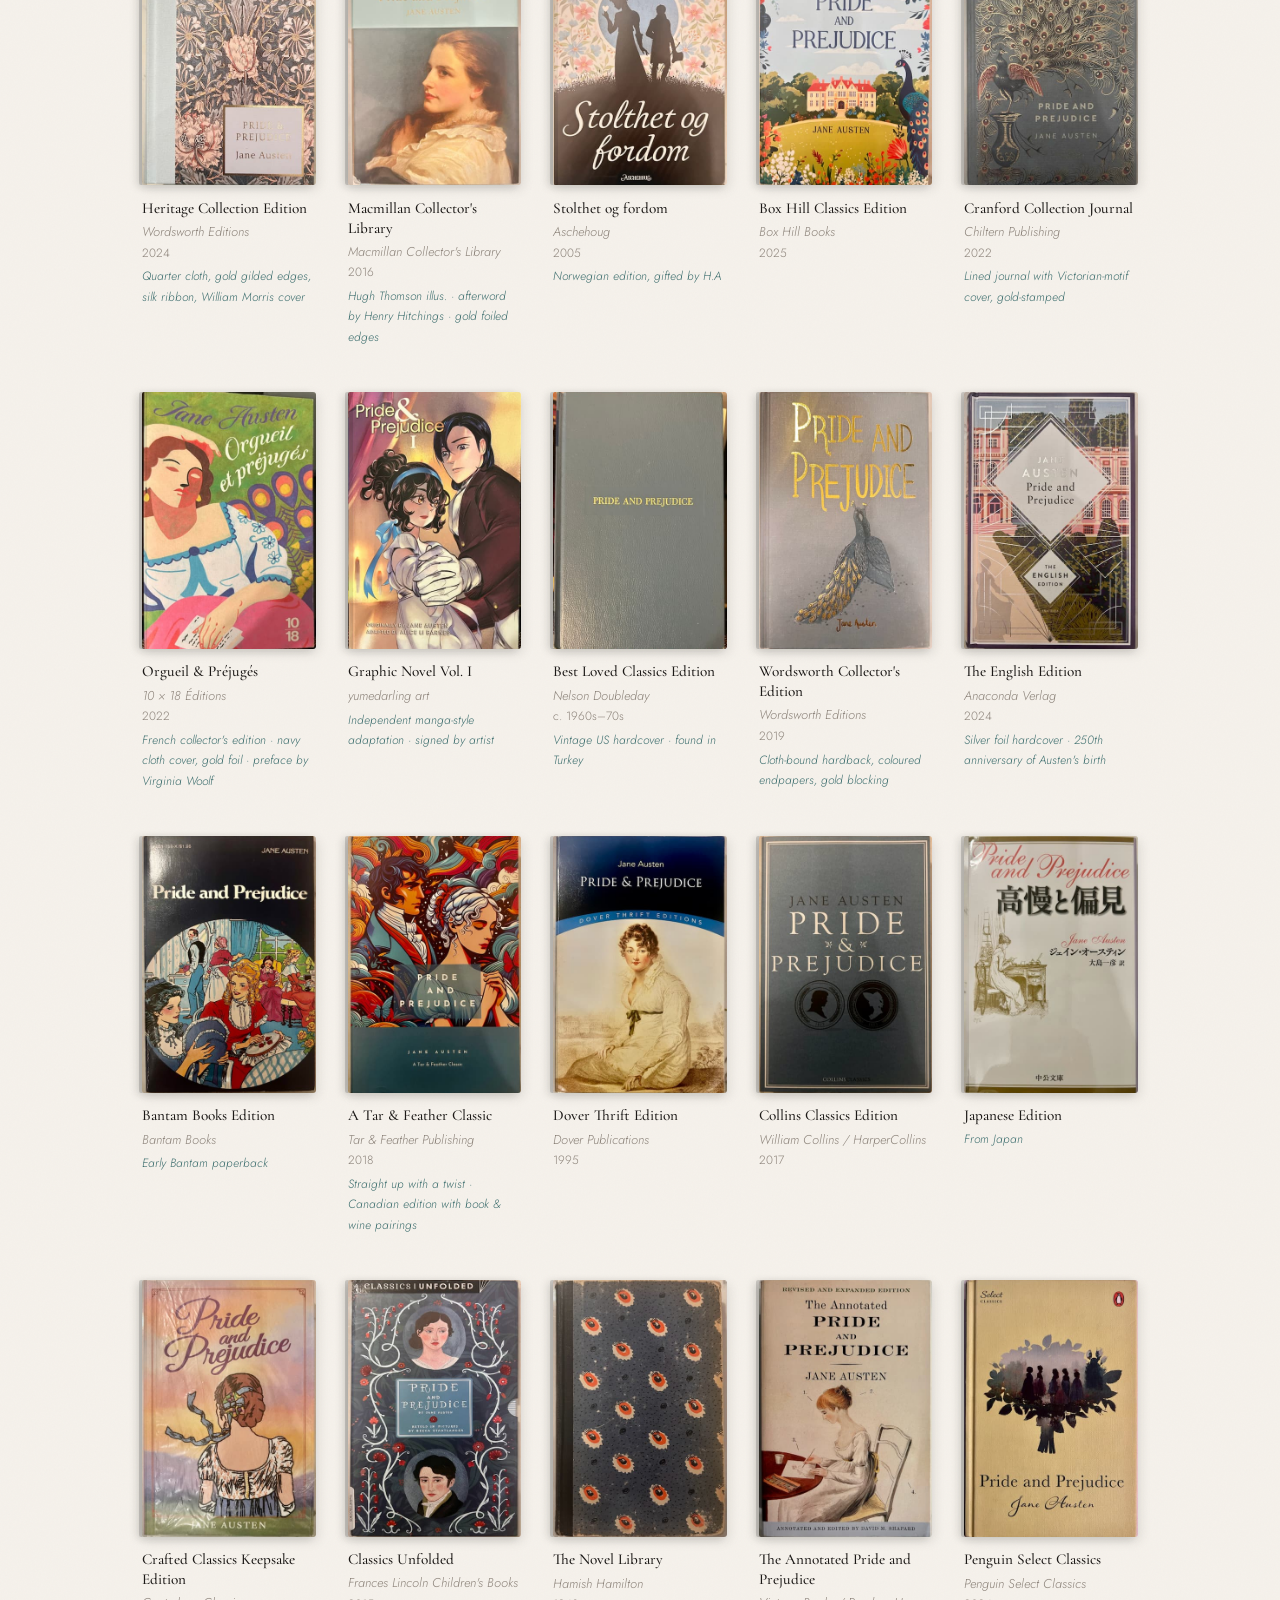
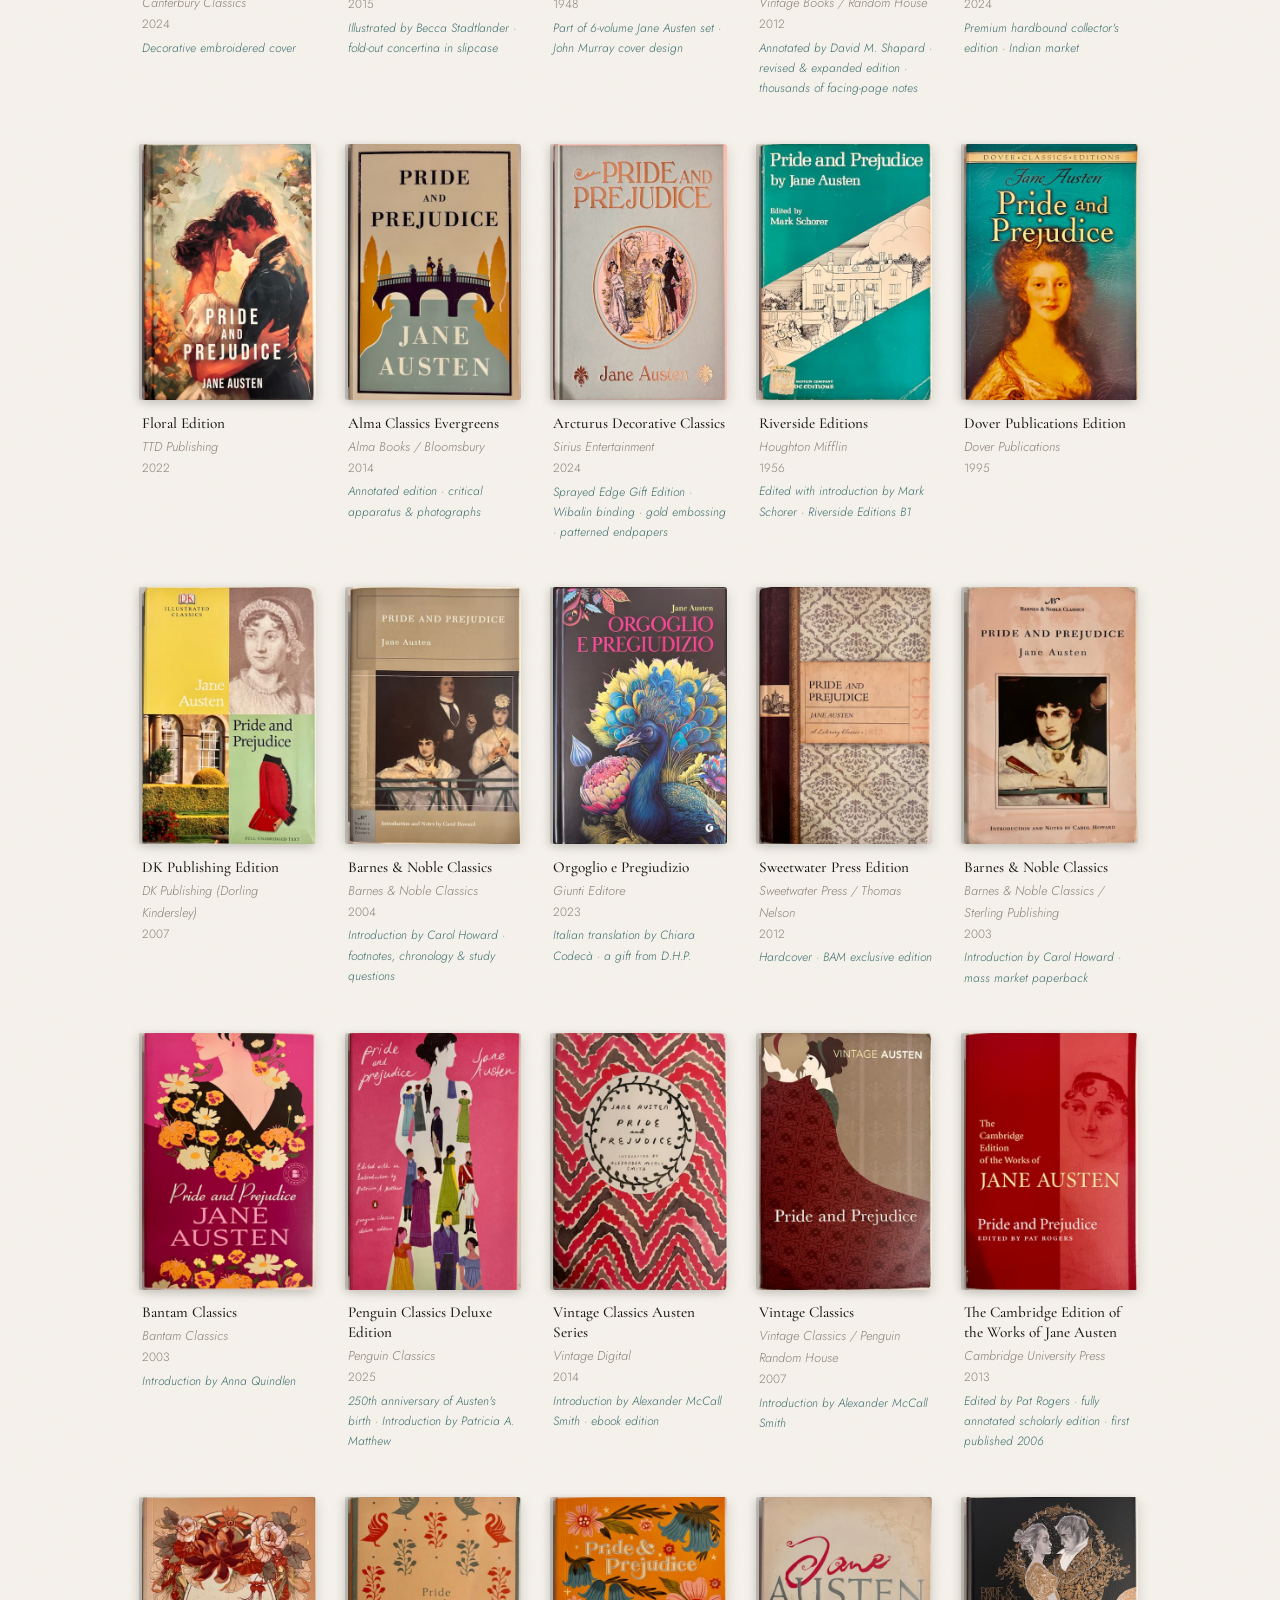
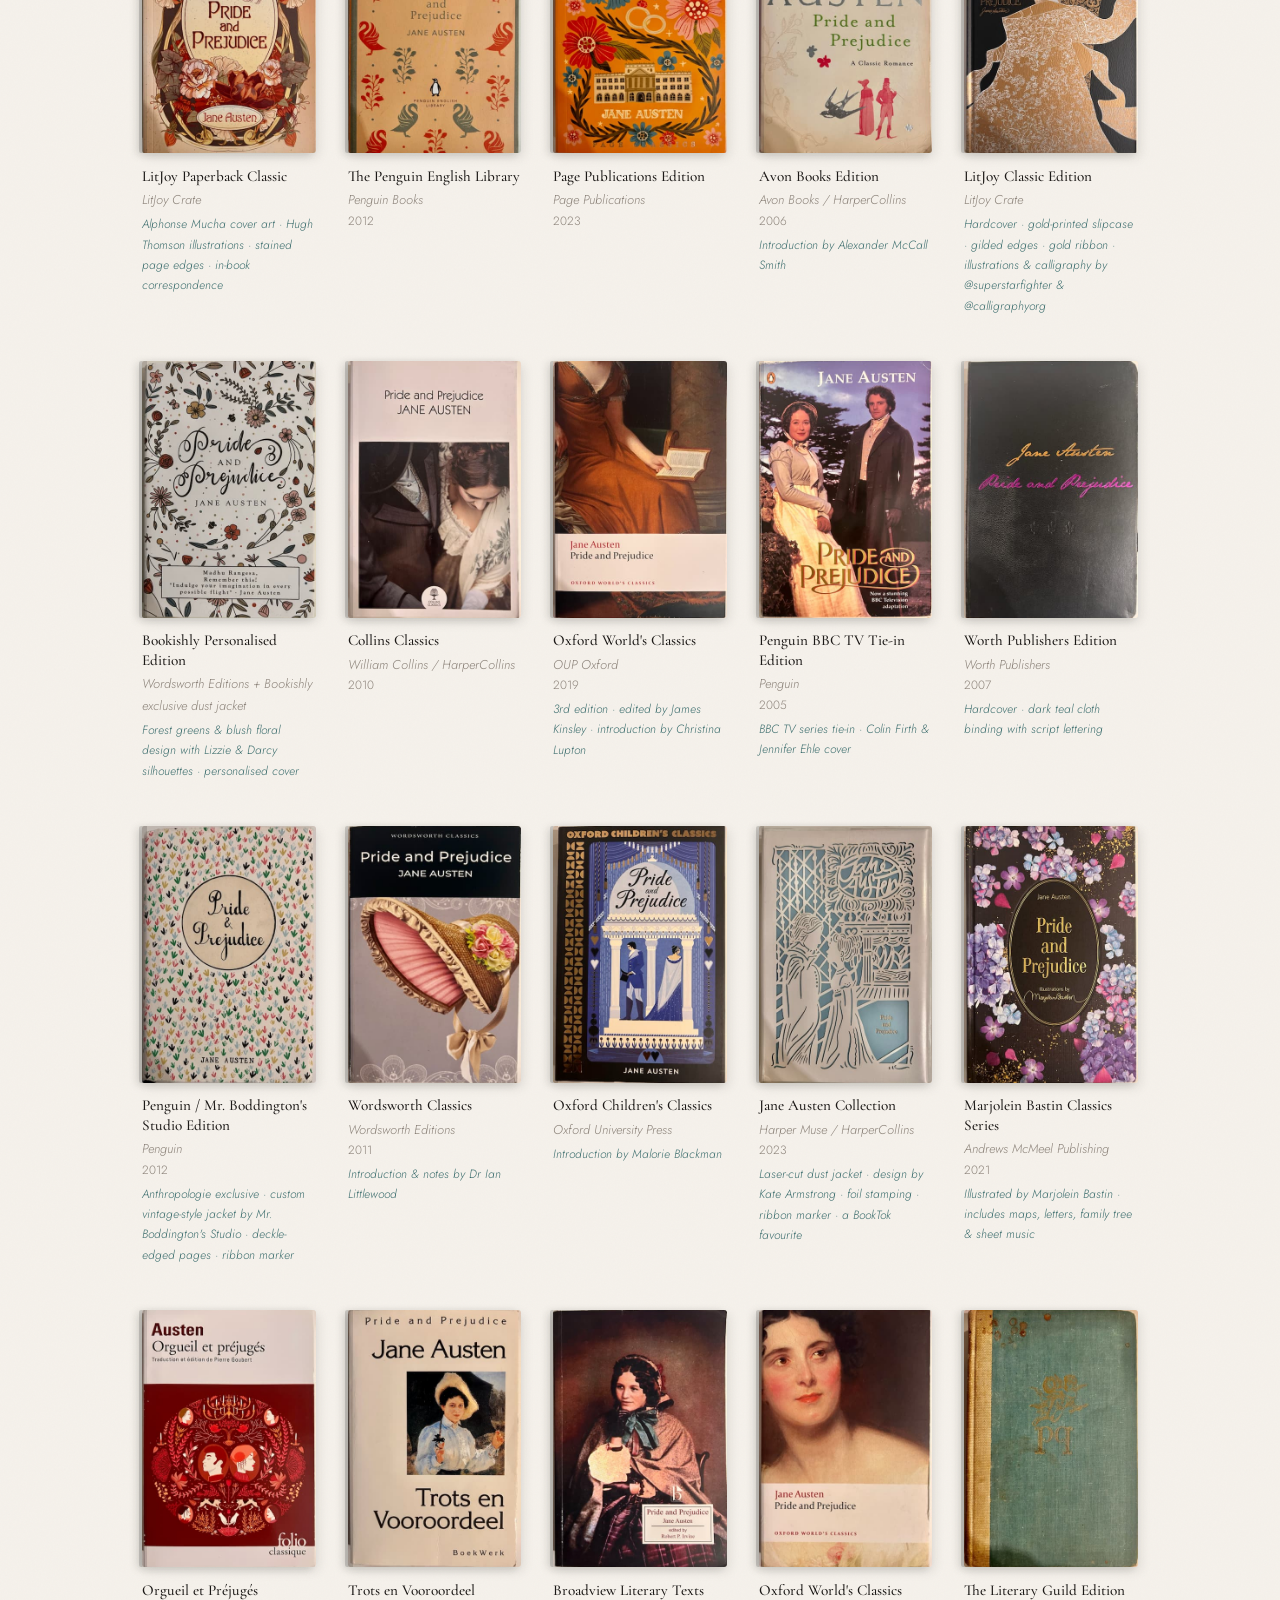
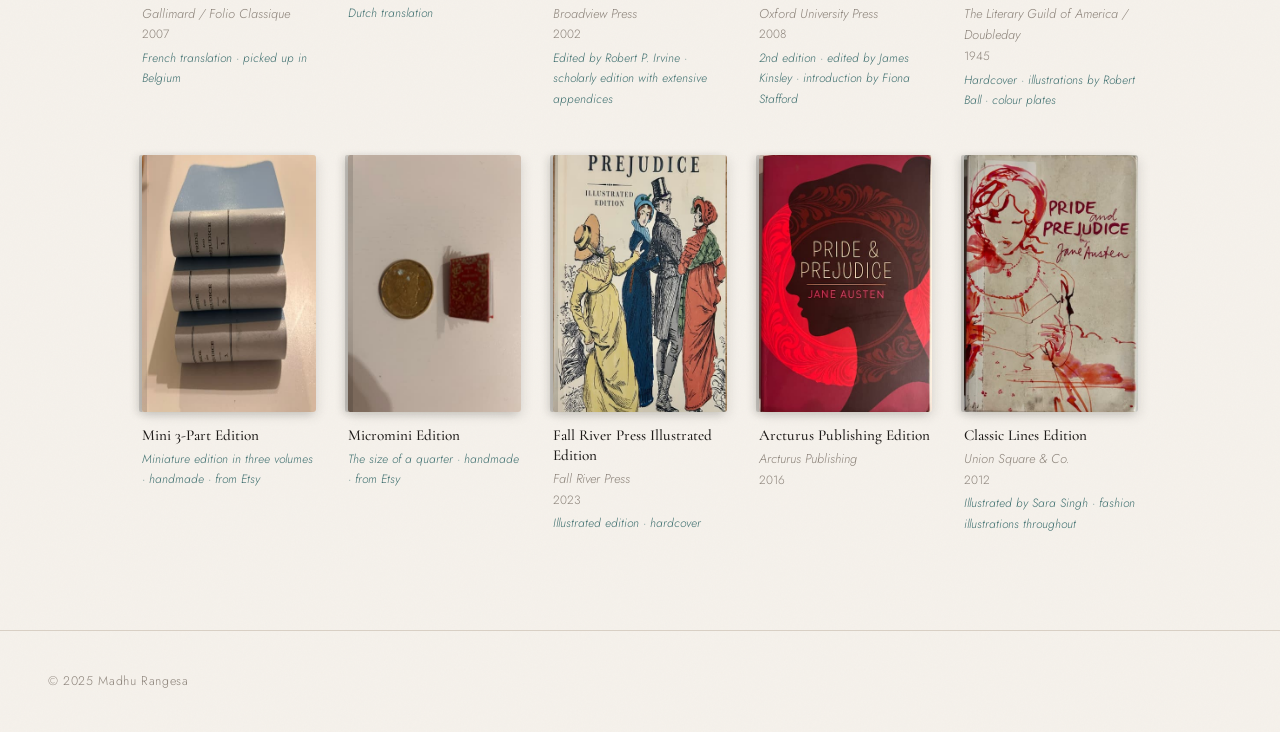
==== commit 8d9f3d3a: "Update bookshelf.html" ====
--- a/bookshelf.html
+++ b/bookshelf.html
@@ -860,7 +860,7 @@
     <h2>Stolthet og fordom</h2>
     <div class="publisher">Aschehoug</div>
     <div class="year">2005</div>
-    <div class="note">Norwegian edition</div>
+    <div class="note">Norwegian edition, gifted by H.A </div>
   </div>
 </div>
 
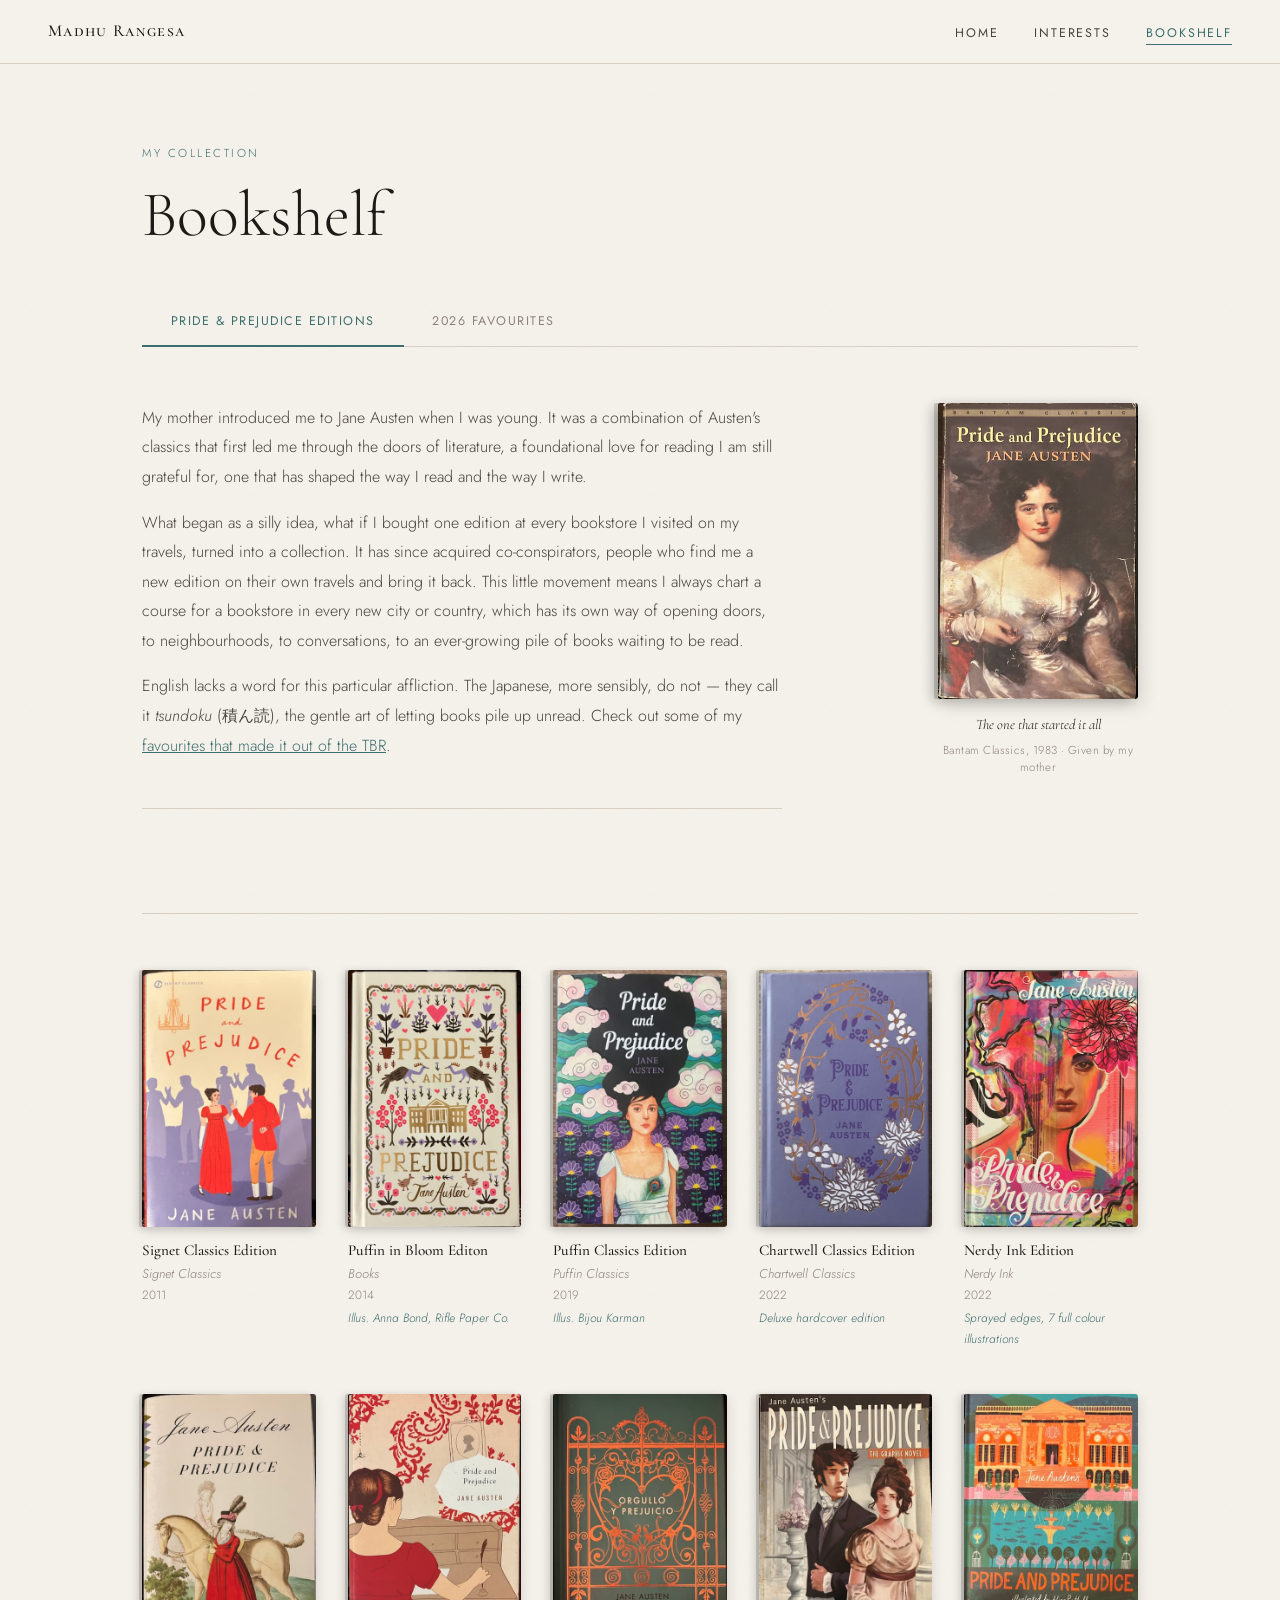
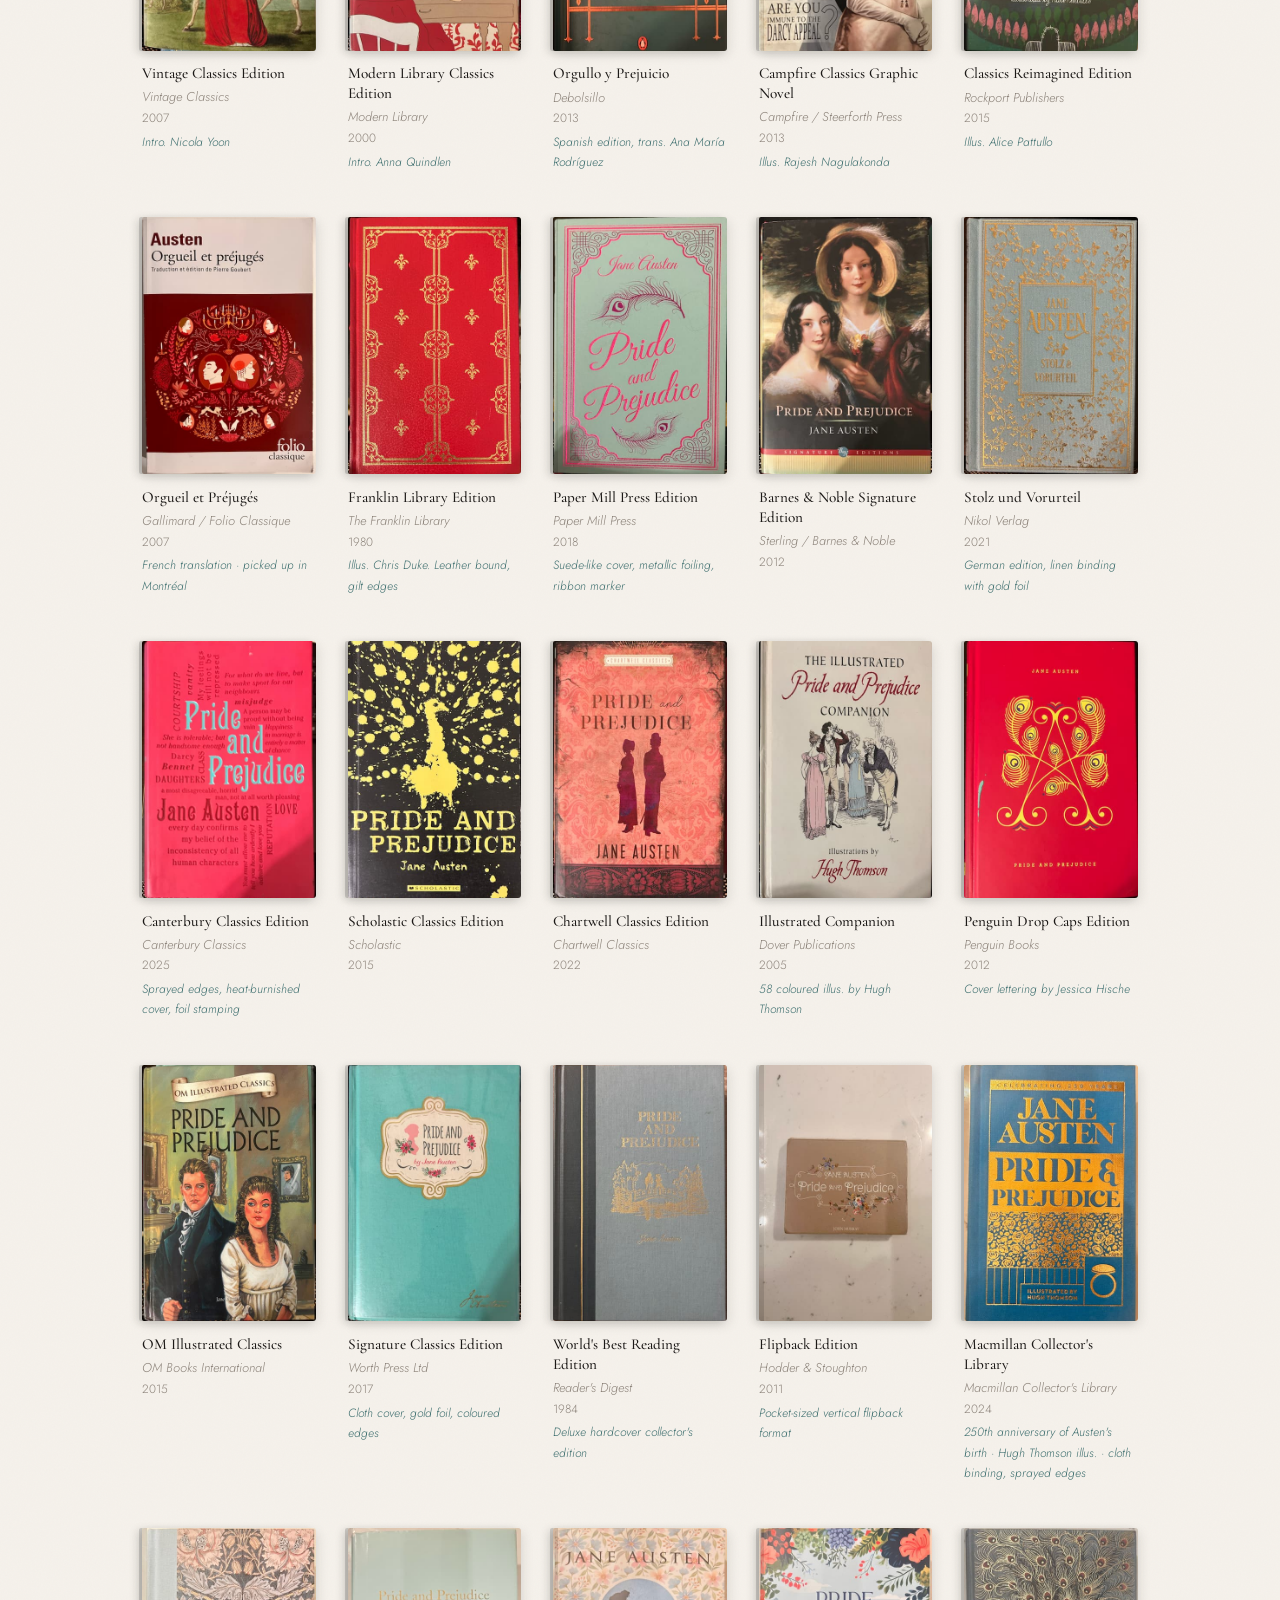
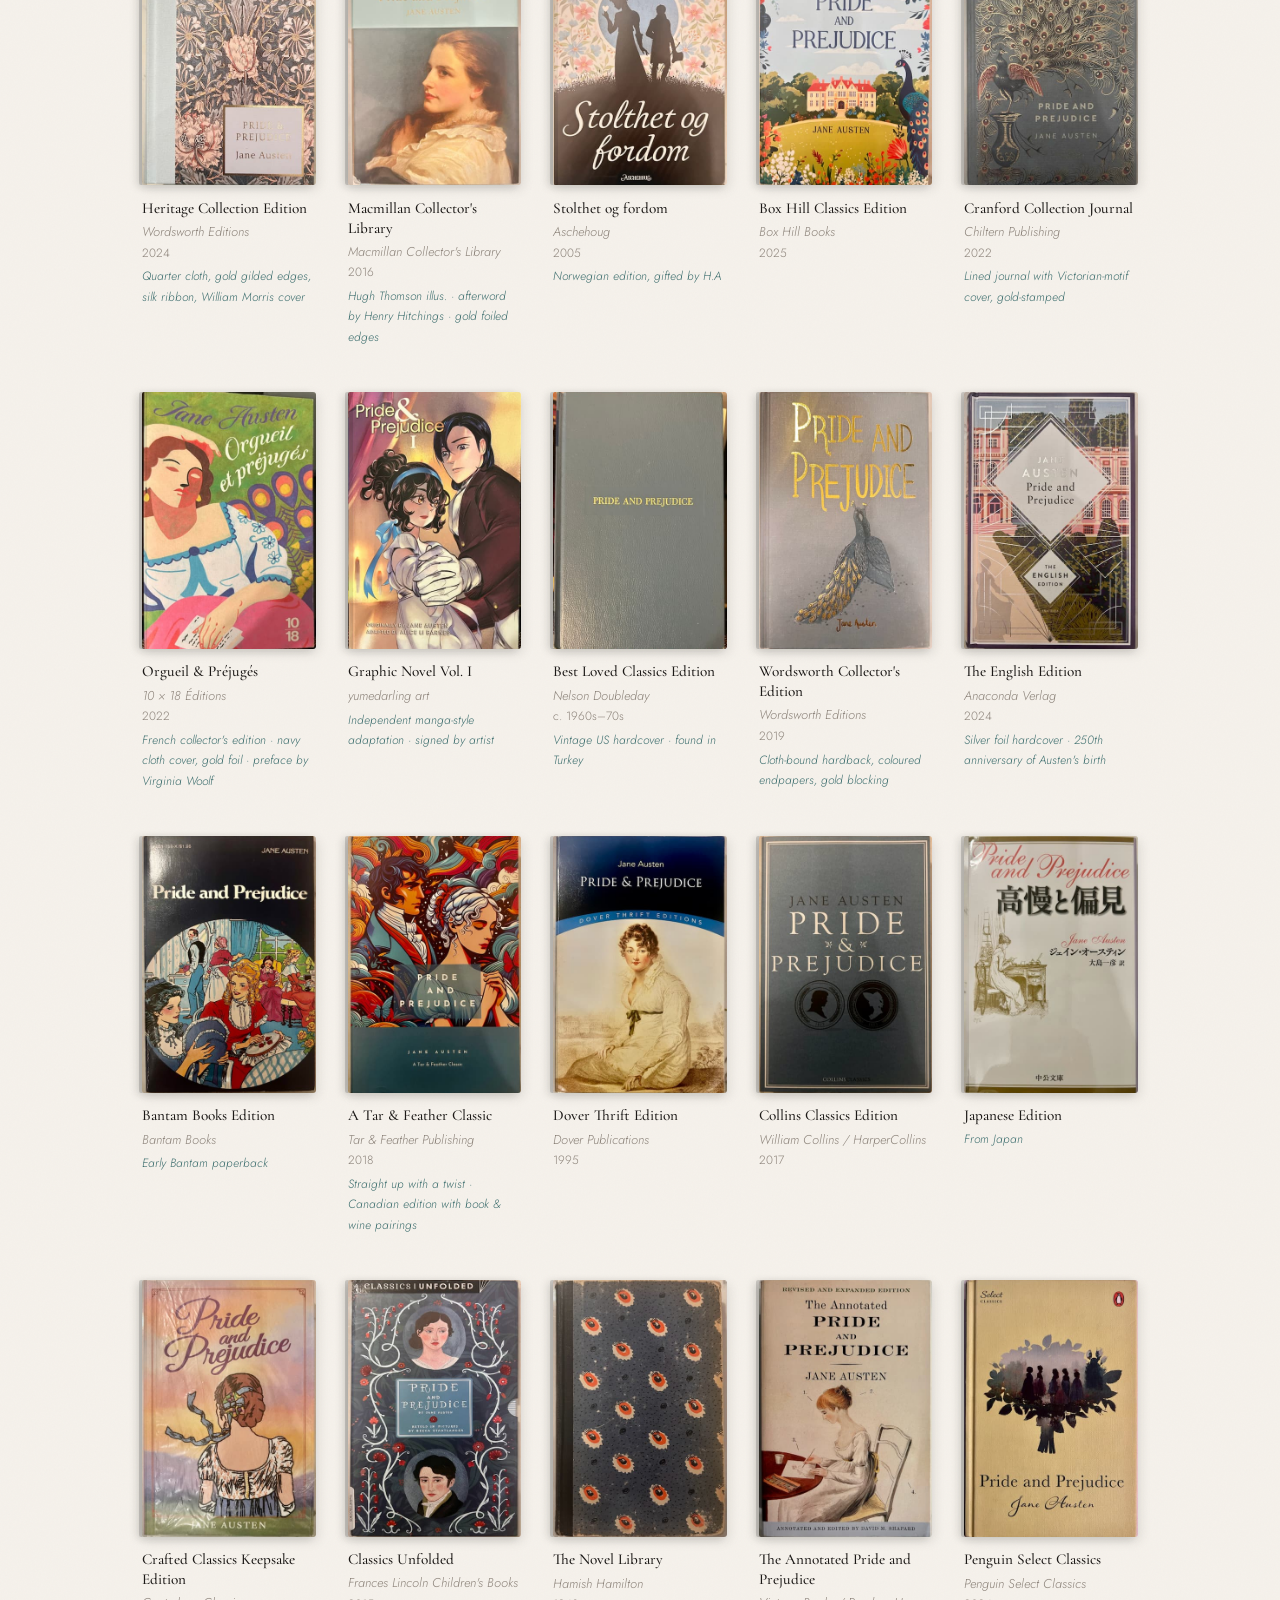
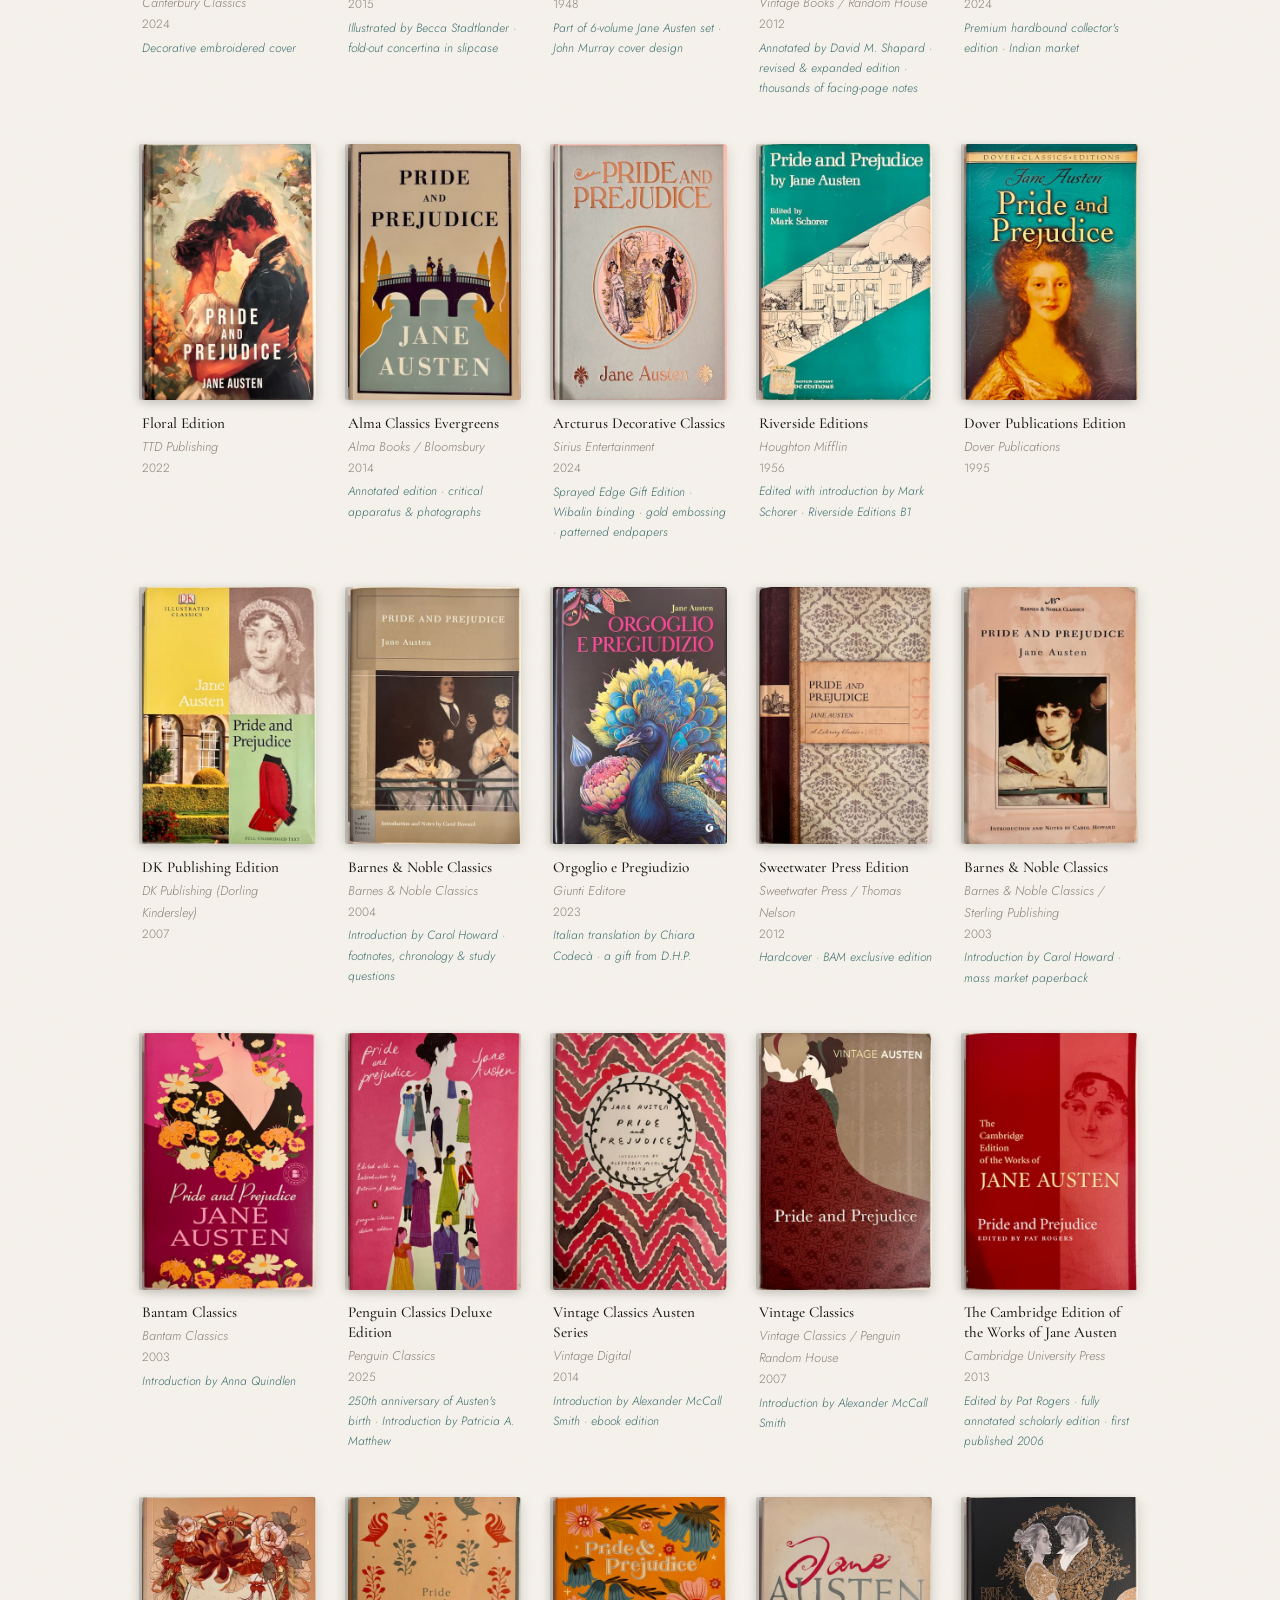
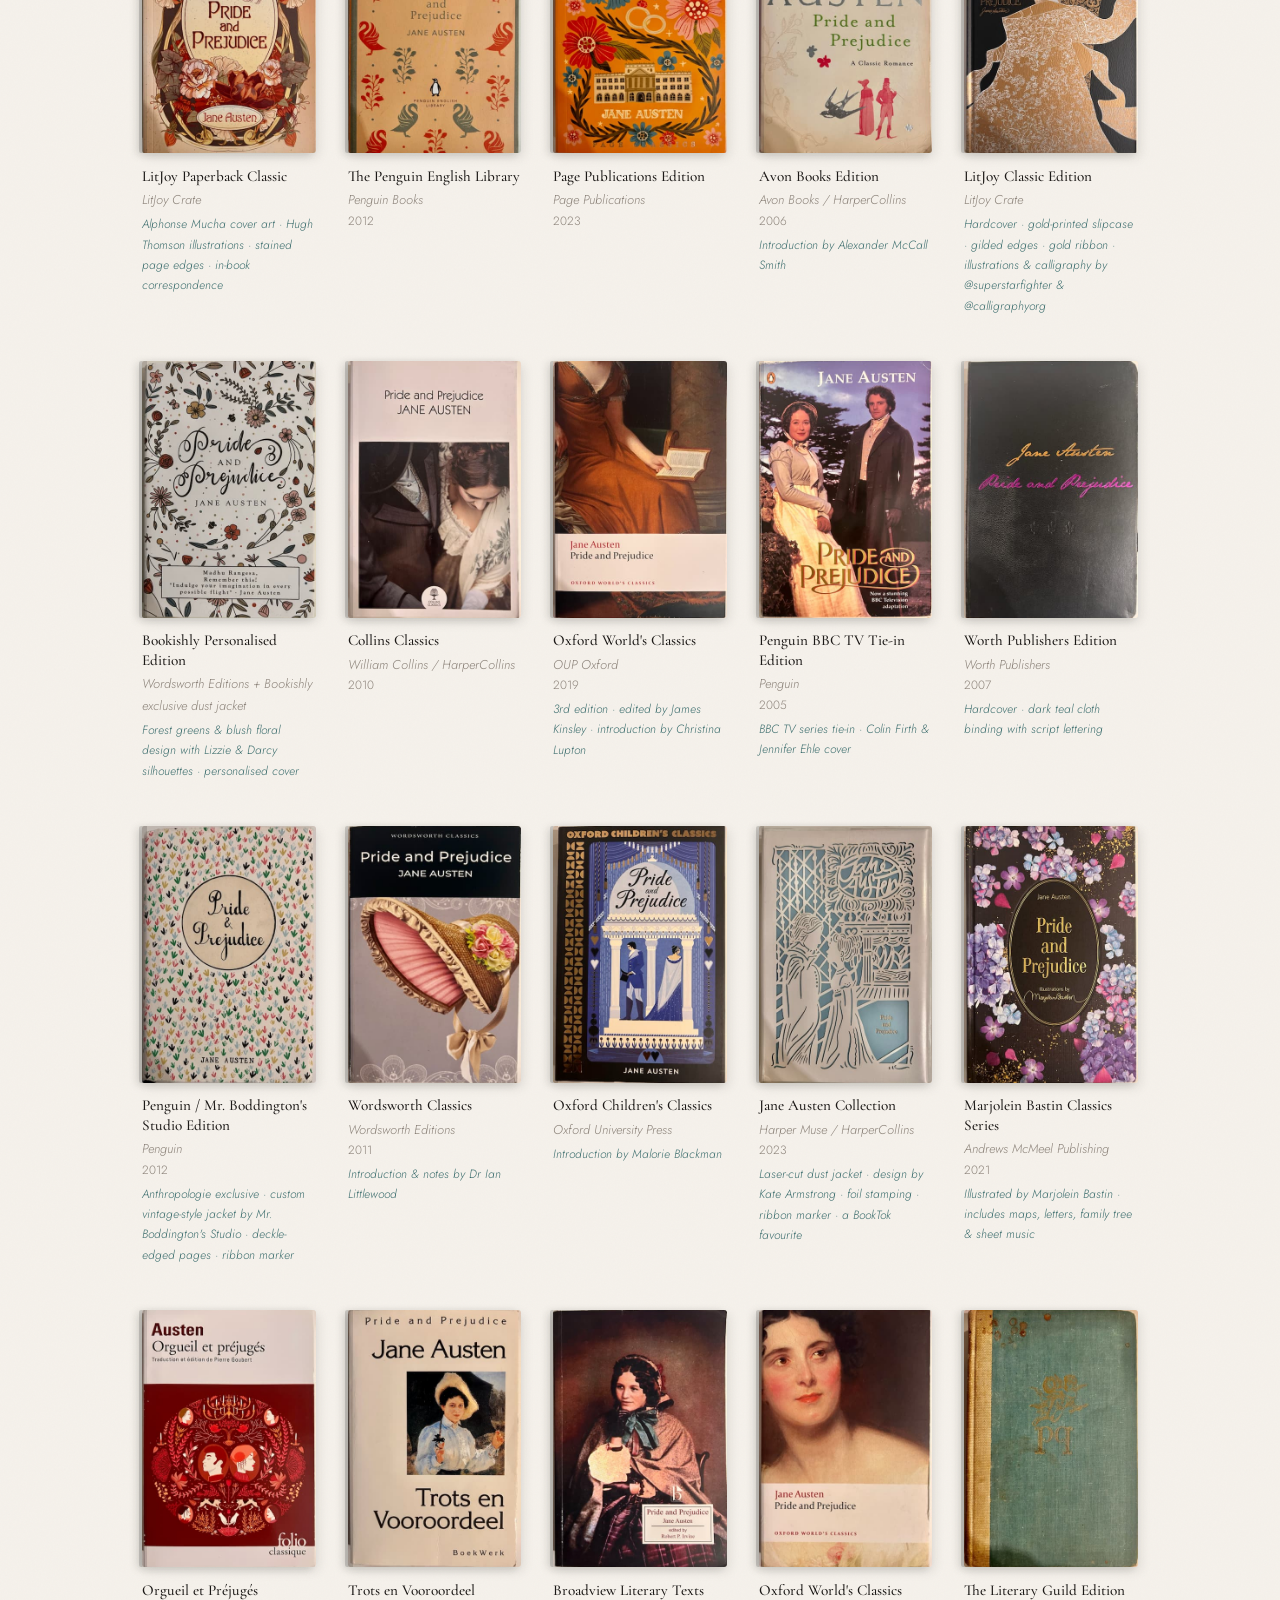
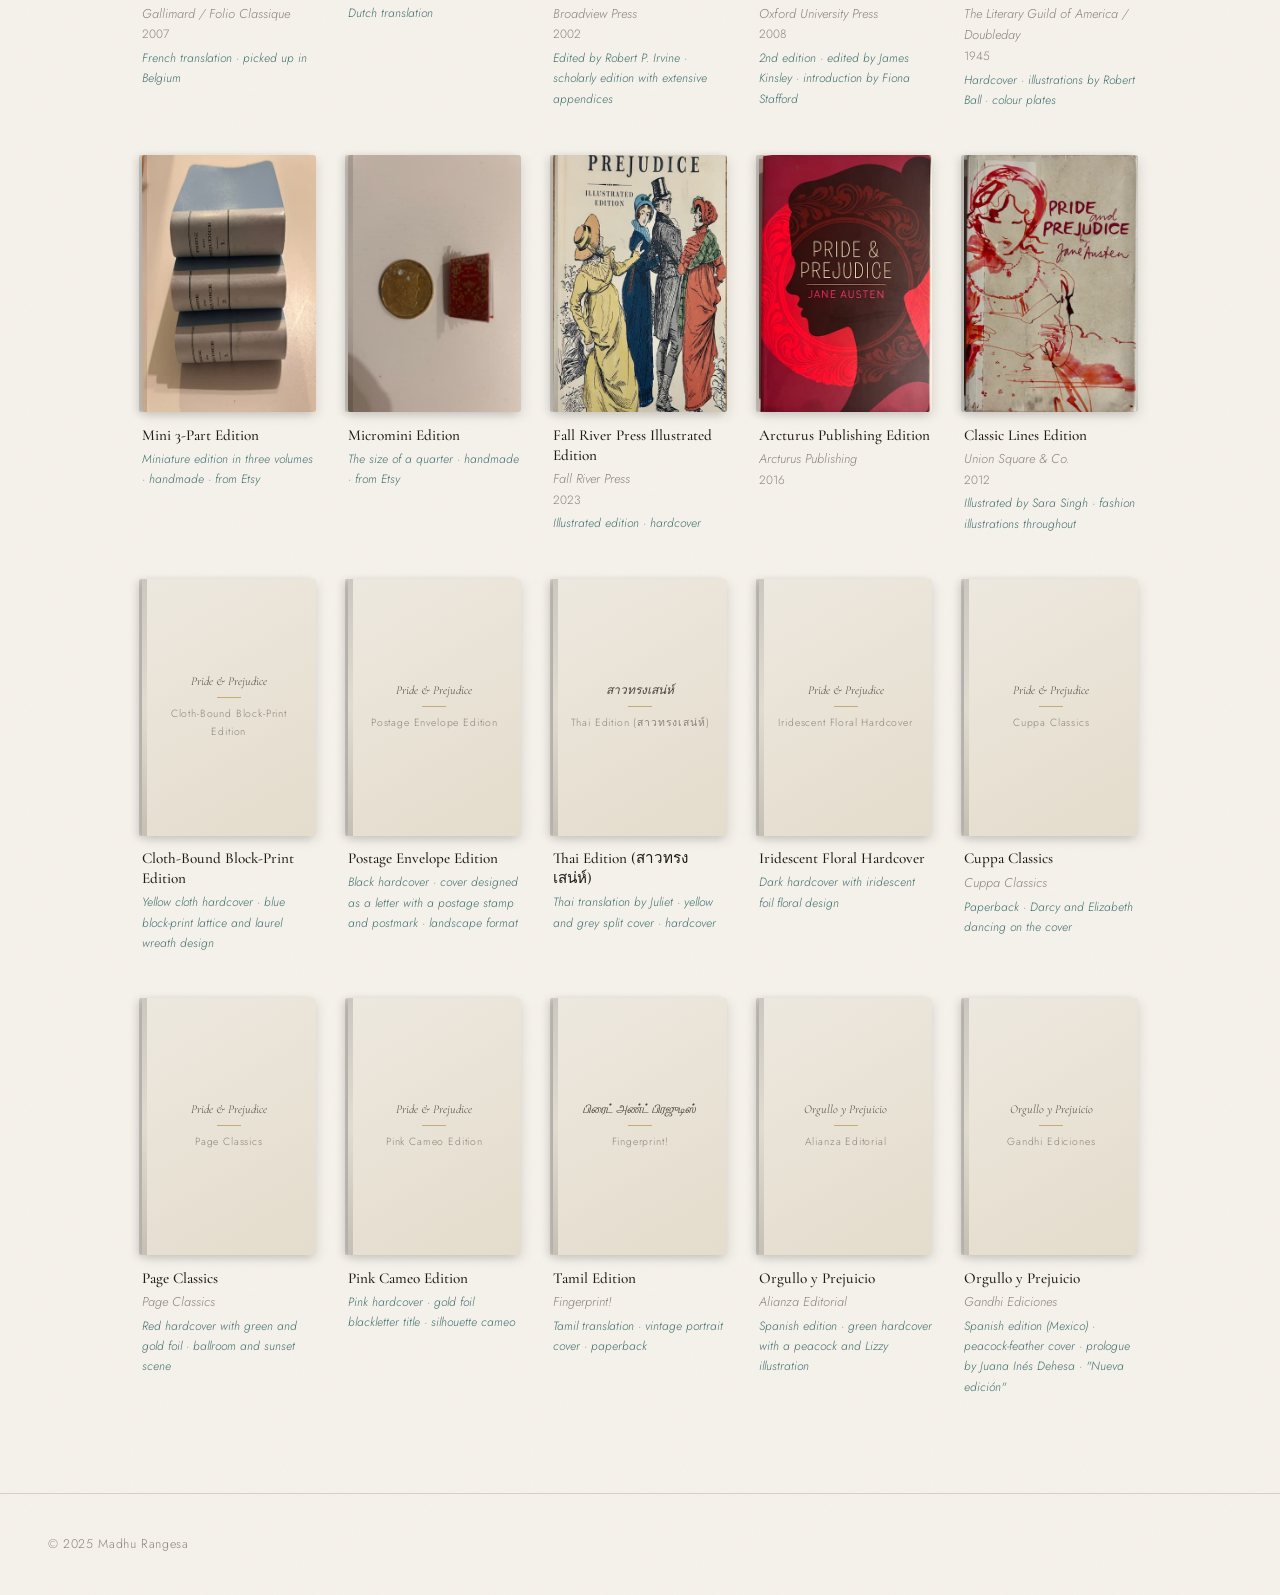
==== commit 2a173d20: "Add editions 86-95 to bookshelf" ====
--- a/bookshelf.html
+++ b/bookshelf.html
@@ -1923,6 +1923,181 @@
   </div>
 </div>
         
+<!-- ── BOOK 86: Cloth-Bound Block-Print Edition ── -->
+<div class="book">
+  <div class="cover-wrap">
+    <img src="covers/yellow-blue-cloth.jpg" alt="Cloth-Bound Block-Print Edition"
+         onerror="this.style.display='none'; this.nextElementSibling.style.display='flex'"/>
+    <div class="cover-ph">
+      <div class="ph-title">Pride &amp; Prejudice</div>
+      <div class="ph-rule"></div>
+      <div class="ph-pub">Cloth-Bound Block-Print Edition</div>
+    </div>
+  </div>
+  <div class="book-meta">
+    <h2>Cloth-Bound Block-Print Edition</h2>
+    <div class="note">Yellow cloth hardcover · blue block-print lattice and laurel wreath design</div>
+  </div>
+</div>
+
+<!-- ── BOOK 87: Postage Envelope Edition ── -->
+<div class="book">
+  <div class="cover-wrap">
+    <img src="covers/postage-envelope.jpg" alt="Postage Envelope Edition"
+         onerror="this.style.display='none'; this.nextElementSibling.style.display='flex'"/>
+    <div class="cover-ph">
+      <div class="ph-title">Pride &amp; Prejudice</div>
+      <div class="ph-rule"></div>
+      <div class="ph-pub">Postage Envelope Edition</div>
+    </div>
+  </div>
+  <div class="book-meta">
+    <h2>Postage Envelope Edition</h2>
+    <div class="note">Black hardcover · cover designed as a letter with a postage stamp and postmark · landscape format</div>
+  </div>
+</div>
+
+<!-- ── BOOK 88: Thai Edition (สาวทรงเสน่ห์) ── -->
+<div class="book">
+  <div class="cover-wrap">
+    <img src="covers/thai-edition.jpg" alt="Thai Edition (สาวทรงเสน่ห์)"
+         onerror="this.style.display='none'; this.nextElementSibling.style.display='flex'"/>
+    <div class="cover-ph">
+      <div class="ph-title">สาวทรงเสน่ห์</div>
+      <div class="ph-rule"></div>
+      <div class="ph-pub">Thai Edition (สาวทรงเสน่ห์)</div>
+    </div>
+  </div>
+  <div class="book-meta">
+    <h2>Thai Edition (สาวทรงเสน่ห์)</h2>
+    <div class="note">Thai translation by Juliet · yellow and grey split cover · hardcover</div>
+  </div>
+</div>
+
+<!-- ── BOOK 89: Iridescent Floral Hardcover ── -->
+<div class="book">
+  <div class="cover-wrap">
+    <img src="covers/iridescent-floral.jpg" alt="Iridescent Floral Hardcover"
+         onerror="this.style.display='none'; this.nextElementSibling.style.display='flex'"/>
+    <div class="cover-ph">
+      <div class="ph-title">Pride &amp; Prejudice</div>
+      <div class="ph-rule"></div>
+      <div class="ph-pub">Iridescent Floral Hardcover</div>
+    </div>
+  </div>
+  <div class="book-meta">
+    <h2>Iridescent Floral Hardcover</h2>
+    <div class="note">Dark hardcover with iridescent foil floral design</div>
+  </div>
+</div>
+
+<!-- ── BOOK 90: Cuppa Classics ── -->
+<div class="book">
+  <div class="cover-wrap">
+    <img src="covers/cuppa-classics.jpg" alt="Cuppa Classics"
+         onerror="this.style.display='none'; this.nextElementSibling.style.display='flex'"/>
+    <div class="cover-ph">
+      <div class="ph-title">Pride &amp; Prejudice</div>
+      <div class="ph-rule"></div>
+      <div class="ph-pub">Cuppa Classics</div>
+    </div>
+  </div>
+  <div class="book-meta">
+    <h2>Cuppa Classics</h2>
+    <div class="publisher">Cuppa Classics</div>
+    <div class="note">Paperback · Darcy and Elizabeth dancing on the cover</div>
+  </div>
+</div>
+
+<!-- ── BOOK 91: Page Classics ── -->
+<div class="book">
+  <div class="cover-wrap">
+    <img src="covers/page-classics-red.jpg" alt="Page Classics"
+         onerror="this.style.display='none'; this.nextElementSibling.style.display='flex'"/>
+    <div class="cover-ph">
+      <div class="ph-title">Pride &amp; Prejudice</div>
+      <div class="ph-rule"></div>
+      <div class="ph-pub">Page Classics</div>
+    </div>
+  </div>
+  <div class="book-meta">
+    <h2>Page Classics</h2>
+    <div class="publisher">Page Classics</div>
+    <div class="note">Red hardcover with green and gold foil · ballroom and sunset scene</div>
+  </div>
+</div>
+
+<!-- ── BOOK 92: Pink Cameo Edition ── -->
+<div class="book">
+  <div class="cover-wrap">
+    <img src="covers/pink-cameo.jpg" alt="Pink Cameo Edition"
+         onerror="this.style.display='none'; this.nextElementSibling.style.display='flex'"/>
+    <div class="cover-ph">
+      <div class="ph-title">Pride &amp; Prejudice</div>
+      <div class="ph-rule"></div>
+      <div class="ph-pub">Pink Cameo Edition</div>
+    </div>
+  </div>
+  <div class="book-meta">
+    <h2>Pink Cameo Edition</h2>
+    <div class="note">Pink hardcover · gold foil blackletter title · silhouette cameo</div>
+  </div>
+</div>
+
+<!-- ── BOOK 93: Tamil Edition ── -->
+<div class="book">
+  <div class="cover-wrap">
+    <img src="covers/tamil-edition.jpg" alt="Tamil Edition"
+         onerror="this.style.display='none'; this.nextElementSibling.style.display='flex'"/>
+    <div class="cover-ph">
+      <div class="ph-title">பிரைட் அண்ட் பிரஜுடிஸ்</div>
+      <div class="ph-rule"></div>
+      <div class="ph-pub">Fingerprint!</div>
+    </div>
+  </div>
+  <div class="book-meta">
+    <h2>Tamil Edition</h2>
+    <div class="publisher">Fingerprint!</div>
+    <div class="note">Tamil translation · vintage portrait cover · paperback</div>
+  </div>
+</div>
+
+<!-- ── BOOK 94: Orgullo y Prejuicio ── -->
+<div class="book">
+  <div class="cover-wrap">
+    <img src="covers/alianza-orgullo-y-prejuicio.jpg" alt="Orgullo y Prejuicio"
+         onerror="this.style.display='none'; this.nextElementSibling.style.display='flex'"/>
+    <div class="cover-ph">
+      <div class="ph-title">Orgullo y Prejuicio</div>
+      <div class="ph-rule"></div>
+      <div class="ph-pub">Alianza Editorial</div>
+    </div>
+  </div>
+  <div class="book-meta">
+    <h2>Orgullo y Prejuicio</h2>
+    <div class="publisher">Alianza Editorial</div>
+    <div class="note">Spanish edition · green hardcover with a peacock and Lizzy illustration</div>
+  </div>
+</div>
+
+<!-- ── BOOK 95: Orgullo y Prejuicio ── -->
+<div class="book">
+  <div class="cover-wrap">
+    <img src="covers/gandhi-orgullo-y-prejuicio.jpg" alt="Orgullo y Prejuicio"
+         onerror="this.style.display='none'; this.nextElementSibling.style.display='flex'"/>
+    <div class="cover-ph">
+      <div class="ph-title">Orgullo y Prejuicio</div>
+      <div class="ph-rule"></div>
+      <div class="ph-pub">Gandhi Ediciones</div>
+    </div>
+  </div>
+  <div class="book-meta">
+    <h2>Orgullo y Prejuicio</h2>
+    <div class="publisher">Gandhi Ediciones</div>
+    <div class="note">Spanish edition (Mexico) · peacock-feather cover · prologue by Juana Inés Dehesa · "Nueva edición"</div>
+  </div>
+</div>
+
         <!-- ── TO ADD MORE: copy any block above and paste it here ── -->
 
       </div>
